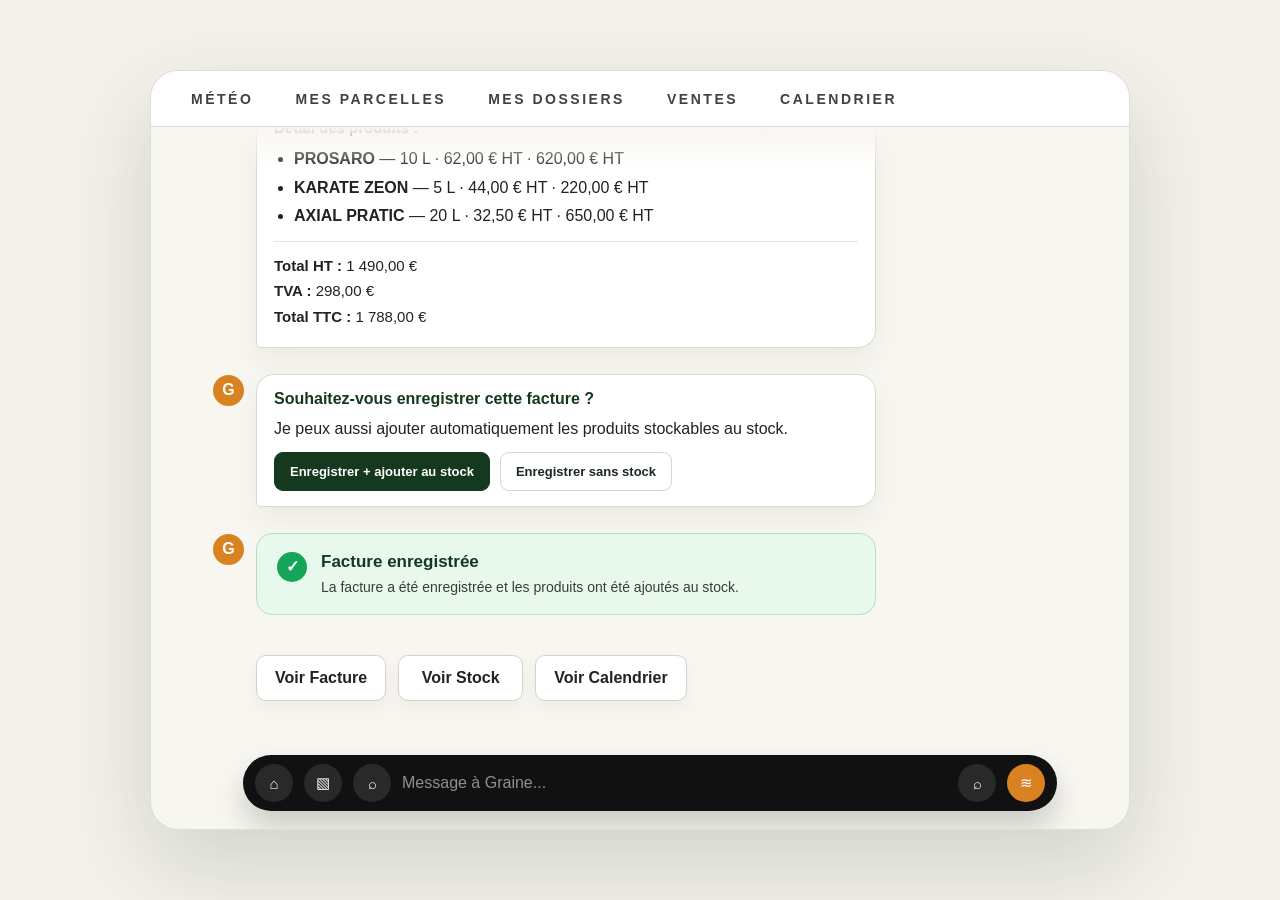
==== index.html @ 957f75fe "Add files via upload VIDEOS UPDATES" ====
<!doctype html>
<html lang="fr">
<head>
<meta charset="utf-8">
<meta name="viewport" content="width=device-width,initial-scale=1">
<title>Agri-IA — Vidéo HTML animée</title>
<style>
:root{
  --bg:#f4f1ea; --screen:#f8f6f0; --green:#14391f; --green2:#14854a;
  --orange:#d98222; --text:#1f241f; --border:#ded9cf;
}
*{box-sizing:border-box}
html,body{
  margin:0;height:100%;background:var(--bg);
  font-family:Inter,-apple-system,BlinkMacSystemFont,"Segoe UI",Arial,sans-serif;
  color:var(--text);overflow:hidden;
}
body{display:grid;place-items:center}
.frame{
  width:min(980px,96vw);height:min(760px,96vh);
  border-radius:28px;background:var(--screen);
  border:1px solid rgba(20,57,31,.12);
  box-shadow:0 35px 90px rgba(20,57,31,.16);
  overflow:hidden;position:relative;
}
.nav{
  height:56px;background:white;border-bottom:1px solid var(--border);
  display:flex;align-items:center;gap:42px;padding:0 40px;
  font-size:14px;letter-spacing:.18em;font-weight:750;color:#3f423d;
}
.nav span{white-space:nowrap}
.viewport{position:absolute;inset:56px 0 78px;overflow:hidden}
.timeline{
  padding:34px 62px 60px;
  min-height:1320px;
  transform:translateY(0);
  animation:scroll 13s ease-in-out forwards;
}
.time{text-align:center;color:#777;font-size:12px;margin-bottom:18px;opacity:0;animation:appear .3s .1s forwards}
.file{
  width:330px;margin-left:auto;display:flex;align-items:center;gap:12px;background:white;
  border:1px solid #e5e1d9;border-radius:16px;padding:13px 16px;
  box-shadow:0 12px 26px rgba(0,0,0,.06);
  opacity:0;transform:translateY(16px);
  animation:pop .45s .35s forwards;
}
.pdf{width:42px;height:42px;border-radius:12px;background:#fff1f1;color:#ef3333;display:grid;place-items:center;font-weight:900;font-size:20px}
.file b{font-size:15px}.file small{display:block;color:#777;margin-top:2px}
.user{
  max-width:680px;margin:8px 0 0 auto;background:var(--green);color:white;
  border-radius:18px;border-bottom-right-radius:5px;padding:14px 16px;
  box-shadow:0 18px 42px rgba(20,57,31,.18);
  opacity:0;transform:translateY(16px);
  animation:pop .45s .75s forwards;
}
.cursor{display:inline-block;width:2px;height:16px;background:white;margin-left:2px;vertical-align:-3px;animation:blink .8s infinite}
.row{
  display:flex;align-items:flex-start;gap:12px;margin-top:26px;max-width:690px;
  opacity:0;transform:translateY(18px) scale(.985);
  animation:pop .45s forwards;
}
.avatar{
  flex:0 0 31px;width:31px;height:31px;border-radius:50%;
  background:var(--orange);color:white;display:grid;place-items:center;font-weight:900;margin-top:1px;
}
.bubble{
  width:min(620px,100%);background:white;border:1px solid #ddd8cf;border-radius:18px;
  border-bottom-left-radius:5px;padding:15px 17px;
  box-shadow:0 12px 30px rgba(0,0,0,.055);
}
.thinking{animation-delay:1.55s}
.dots{display:flex;gap:6px;align-items:center;font-weight:850;color:var(--green)}
.dot{width:7px;height:7px;border-radius:50%;background:var(--green2);opacity:.45;animation:dot 1s infinite ease-in-out}
.dot:nth-child(2){animation-delay:.15s}.dot:nth-child(3){animation-delay:.3s}
.progress{margin-top:12px;height:6px;width:220px;border-radius:999px;background:#e3eadf;overflow:hidden}
.progress:after{content:"";display:block;height:100%;width:0;border-radius:999px;background:linear-gradient(90deg,var(--green2),#8fd36a);animation:load 1.5s 1.85s forwards}
.steps{animation-delay:2.55s}
.step{display:flex;justify-content:space-between;font-size:14px;margin:9px 0}
.step span:first-child:before{content:"✓";color:#0b8d48;font-weight:900;margin-right:9px}
.ok{color:#0b8d48;font-weight:900}
.recap{animation-delay:4.05s}
.recap h3,.choice h3{margin:0 0 12px;color:var(--green);font-size:16px}
.recap p{margin:5px 0;line-height:1.36;font-size:15px}
.recap ul{margin:10px 0 0;padding-left:20px}.recap li{margin:7px 0;line-height:1.35}
.sep{height:1px;background:#e6e1d7;margin:14px 0}
.choice{animation-delay:6.55s;position:relative}
.choice p{margin:0 0 14px}.buttons{display:flex;gap:10px}
.btn{
  border:1px solid #d1d6ce;border-radius:9px;padding:11px 15px;
  font-weight:850;font-size:13px;background:white;color:#1c271e;
  opacity:0;transform:translateY(10px);animation:btn .35s forwards;
}
.primary{background:var(--green);border-color:var(--green);color:white}
.b1{animation-delay:7.1s}.b2{animation-delay:7.25s}
.primary.clicked{animation:btn .35s 7.1s forwards, press .28s 8.2s forwards}

/* Souris : clic centré sur le bouton vert */
.mouse{
  position:absolute;
  left:245px;
  top:988px;
  width:44px;height:54px;z-index:8;opacity:0;
  transform:translate(120px,60px) scale(.9);
  animation:mouseClick 1.05s 7.65s forwards;
  pointer-events:none;
}
.mouse svg{width:100%;height:100%;filter:drop-shadow(0 6px 10px rgba(0,0,0,.22))}
.click-glow{
  position:absolute;left:178px;top:978px;width:216px;height:40px;border-radius:9px;
  background:rgba(20,57,31,.14);opacity:0;z-index:5;
  animation:glow .55s 8.25s forwards;pointer-events:none;
}
.click-ring{
  position:absolute;left:276px;top:992px;width:30px;height:30px;border-radius:50%;
  border:2px solid var(--green2);opacity:0;z-index:7;
  animation:ring .5s 8.25s forwards;pointer-events:none;
}

/* Enregistrement puis remplacement exact par succès */
.result-slot{display:flex;align-items:flex-start;gap:12px;margin-top:26px;max-width:690px;position:relative;height:104px}
.saving,.success{position:absolute;left:0;right:0;display:flex;align-items:flex-start;gap:12px}
.saving{opacity:0;transform:translateY(18px);animation:savingIn .35s 8.65s forwards,savingOut .35s 9.65s forwards}
.success{opacity:0;transform:translateY(18px);animation:pop .45s 10.05s forwards}
.success-card{
  background:#e9f8ed;border:1px solid #b6dfc2;border-radius:16px;padding:18px 20px;
  width:min(620px,100%);display:flex;gap:14px;align-items:flex-start;
}
.bigcheck{width:30px;height:30px;border-radius:50%;background:#14a55a;color:white;display:grid;place-items:center;font-weight:900;flex:0 0 30px}
.success b{display:block;color:var(--green);font-size:17px;margin-bottom:6px}.success span{font-size:14px;color:#334136}
.links{display:flex;gap:12px;margin:18px 0 0 43px;opacity:0;transform:translateY(16px);animation:pop .45s 10.75s forwards}
.link{background:white;border:1px solid #d6d2ca;border-radius:10px;padding:13px 18px;min-width:125px;text-align:center;font-weight:850;box-shadow:0 8px 18px rgba(0,0,0,.045)}
.input{
  position:absolute;left:92px;right:72px;bottom:18px;height:56px;border-radius:999px;background:#111;
  display:flex;align-items:center;gap:11px;padding:0 12px;z-index:20;
  box-shadow:0 16px 30px rgba(0,0,0,.18);
}
.circle{width:38px;height:38px;border-radius:50%;background:#292929;color:white;display:grid;place-items:center;font-size:15px}
.placeholder{color:#8f8f8f;flex:1;font-size:16px}.orange{background:var(--orange)}
.fadeTop,.fadeBottom{position:absolute;left:0;right:0;height:42px;z-index:10;pointer-events:none}
.fadeTop{top:56px;background:linear-gradient(#f8f6f0,rgba(248,246,240,0))}
.fadeBottom{bottom:78px;background:linear-gradient(rgba(248,246,240,0),#f8f6f0)}
@keyframes scroll{0%,30%{transform:translateY(0)}42%,56%{transform:translateY(-220px)}67%,83%{transform:translateY(-560px)}94%,100%{transform:translateY(-655px)}}
@keyframes appear{to{opacity:1}}
@keyframes pop{to{opacity:1;transform:translateY(0) scale(1)}}
@keyframes blink{50%{opacity:0}}
@keyframes dot{50%{opacity:1;transform:translateY(-3px)}}
@keyframes load{to{width:100%}}
@keyframes btn{to{opacity:1;transform:translateY(0)}}
@keyframes press{50%{transform:scale(.96)}100%{transform:scale(1)}}
@keyframes mouseClick{
  0%{opacity:0;transform:translate(120px,60px) scale(.9)}
  35%{opacity:1}
  72%{opacity:1;transform:translate(38px,14px) scale(1)}
  84%{opacity:1;transform:translate(38px,14px) scale(.82)}
  100%{opacity:0;transform:translate(38px,14px) scale(1)}
}
@keyframes glow{0%{opacity:0}35%{opacity:1}100%{opacity:0}}
@keyframes ring{0%{opacity:.9;transform:scale(.2)}100%{opacity:0;transform:scale(2.5)}}
@keyframes savingIn{to{opacity:1;transform:translateY(0) scale(1)}}
@keyframes savingOut{to{opacity:0;transform:translateY(-12px) scale(1)}}
@media(max-width:720px){
  .nav{gap:18px;padding:0 18px;font-size:11px;overflow:hidden}
  .timeline{padding:24px 18px 60px}
  .file{width:290px}
  .buttons,.links{flex-direction:column}
  .links{margin-left:43px}
  .input{left:16px;right:16px}
}
</style>
</head>
<body>
<main class="frame">
  <nav class="nav"><span>MÉTÉO</span><span>MES PARCELLES</span><span>MES DOSSIERS</span><span>VENTES</span><span>CALENDRIER</span></nav>
  <section class="viewport">
    <div class="timeline">
      <div class="time">17:44</div>
      <div class="file"><div class="pdf">▣</div><div><b>Facture_Test_PHYTO77.pdf</b><small>PDF</small></div></div>
      <div class="user">Analyse ce document : Facture_Test_PHYTO77.pdf<span class="cursor"></span></div>

      <div class="row thinking"><div class="avatar">G</div><div class="bubble"><div class="dots"><span class="dot"></span><span class="dot"></span><span class="dot"></span><span style="margin-left:8px">GRAINE analyse la facture…</span></div><div class="progress"></div></div></div>

      <div class="row steps"><div class="avatar">G</div><div class="bubble">
        <h3 style="margin:0 0 12px;color:var(--green);font-size:16px">Analyse en cours…</h3>
        <div class="step"><span>Lecture du document</span><span class="ok">✓</span></div>
        <div class="step"><span>Extraction des informations</span><span class="ok">✓</span></div>
        <div class="step"><span>Vérification des produits</span><span class="ok">✓</span></div>
        <div class="step"><span>Calculs et récapitulatif</span><span class="ok">✓</span></div>
      </div></div>

      <div class="row recap"><div class="avatar">G</div><div class="bubble">
        <h3>Facture PHYTO 77 — Résumé</h3>
        <p><b>Fournisseur :</b> PHYTO 77</p><p><b>Date d’émission :</b> 19/05/2026</p><p><b>Date d’échéance :</b> 31/08/2026</p><p><b>Mode de règlement :</b> Virement bancaire</p>
        <p><b>Détail des produits :</b></p>
        <ul><li><b>PROSARO</b> — 10 L · 62,00 € HT · 620,00 € HT</li><li><b>KARATE ZEON</b> — 5 L · 44,00 € HT · 220,00 € HT</li><li><b>AXIAL PRATIC</b> — 20 L · 32,50 € HT · 650,00 € HT</li></ul>
        <div class="sep"></div><p><b>Total HT :</b> 1 490,00 €</p><p><b>TVA :</b> 298,00 €</p><p><b>Total TTC :</b> 1 788,00 €</p>
      </div></div>

      <div class="row choice"><div class="avatar">G</div><div class="bubble">
        <h3>Souhaitez-vous enregistrer cette facture ?</h3><p>Je peux aussi ajouter automatiquement les produits stockables au stock.</p>
        <div class="buttons"><button class="btn primary b1 clicked">Enregistrer + ajouter au stock</button><button class="btn b2">Enregistrer sans stock</button></div>
      </div></div>

      <div class="click-glow"></div><div class="click-ring"></div>
      <div class="mouse" aria-hidden="true"><svg viewBox="0 0 64 80" fill="none"><path d="M17 5L51 41L36 43L43 61L34 65L27 47L17 58V5Z" fill="white" stroke="#111" stroke-width="4" stroke-linejoin="round"/></svg></div>

      <div class="result-slot">
        <div class="saving"><div class="avatar">G</div><div class="bubble"><div class="dots"><span class="dot"></span><span class="dot"></span><span class="dot"></span><span style="margin-left:8px">Enregistrement en cours...</span></div></div></div>
        <div class="success"><div class="avatar">G</div><div class="success-card"><div class="bigcheck">✓</div><div><b>Facture enregistrée</b><span>La facture a été enregistrée et les produits ont été ajoutés au stock.</span></div></div></div>
      </div>

      <div class="links"><div class="link">Voir Facture</div><div class="link">Voir Stock</div><div class="link">Voir Calendrier</div></div>
    </div>
  </section>
  <div class="fadeTop"></div><div class="fadeBottom"></div>
  <div class="input"><div class="circle">⌂</div><div class="circle">▧</div><div class="circle">⌕</div><div class="placeholder">Message à Graine...</div><div class="circle">⌕</div><div class="circle orange">≋</div></div>
</main>
</body>
</html>
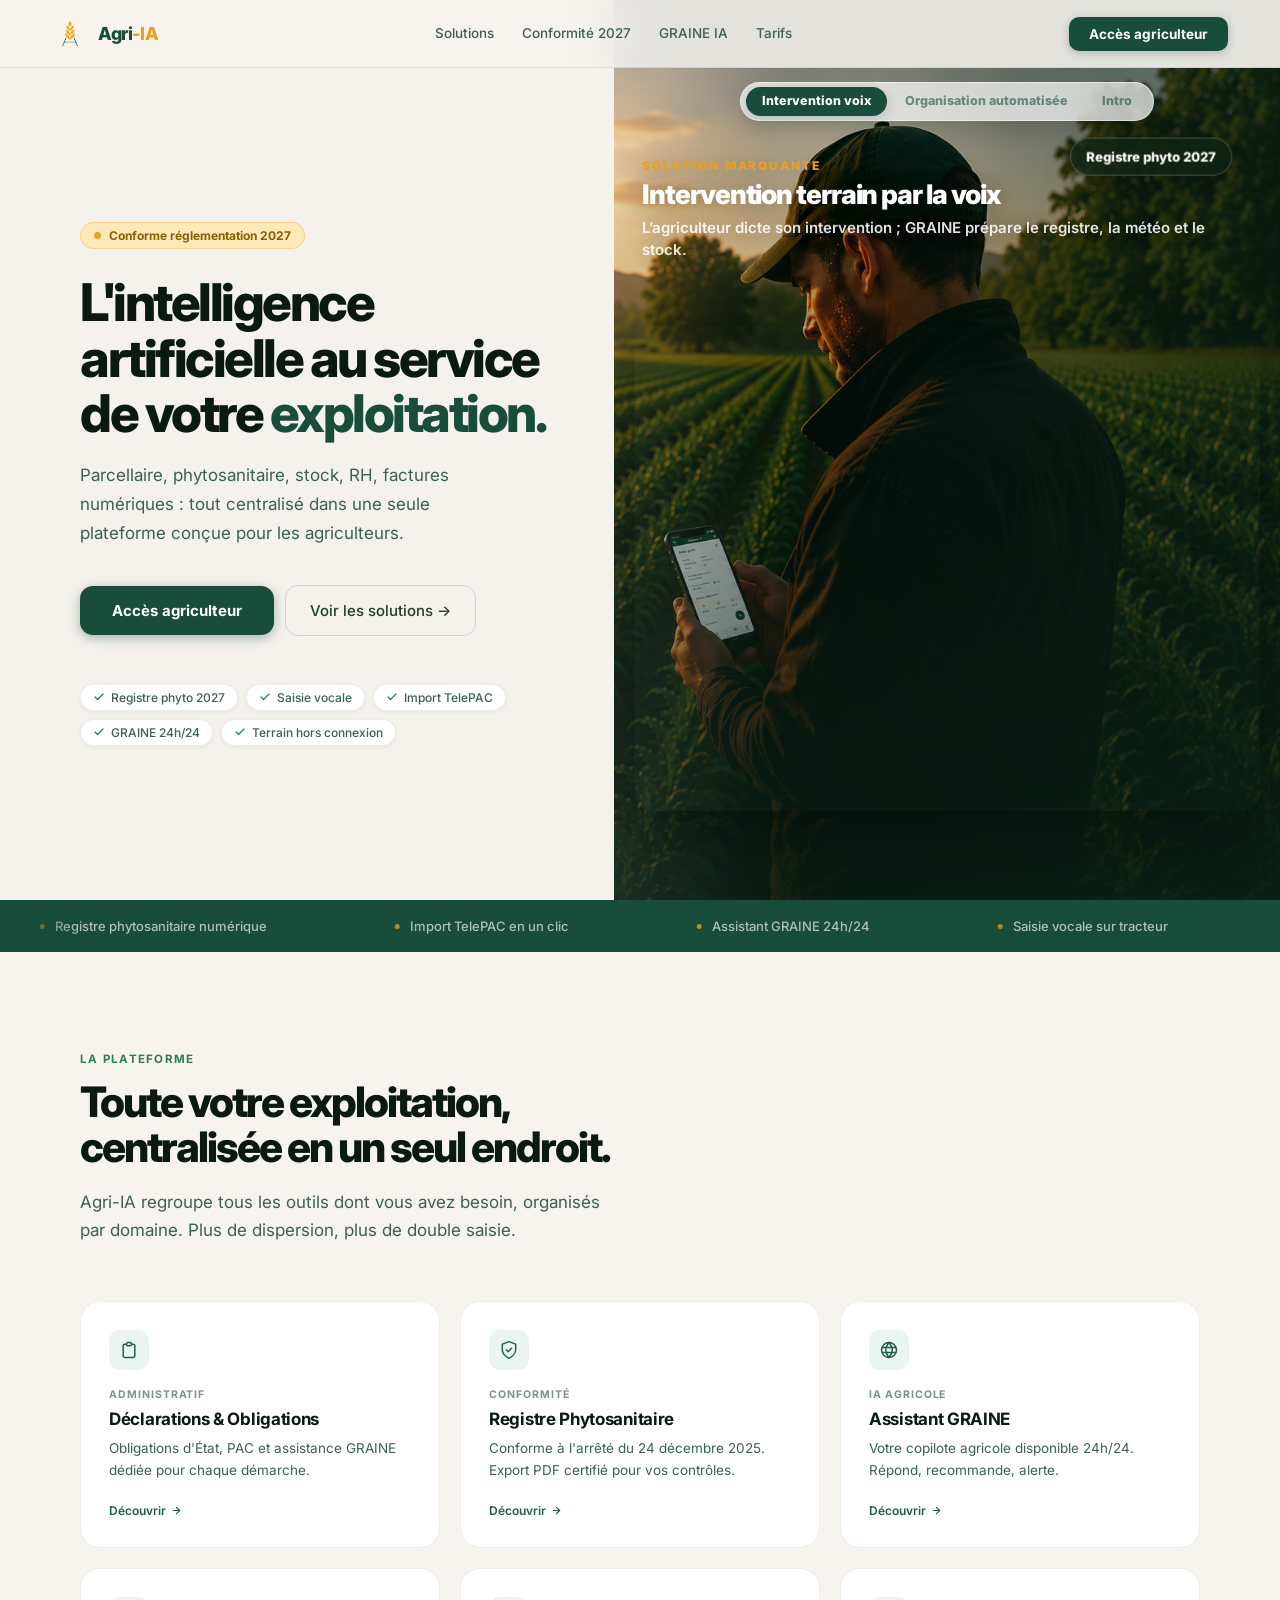
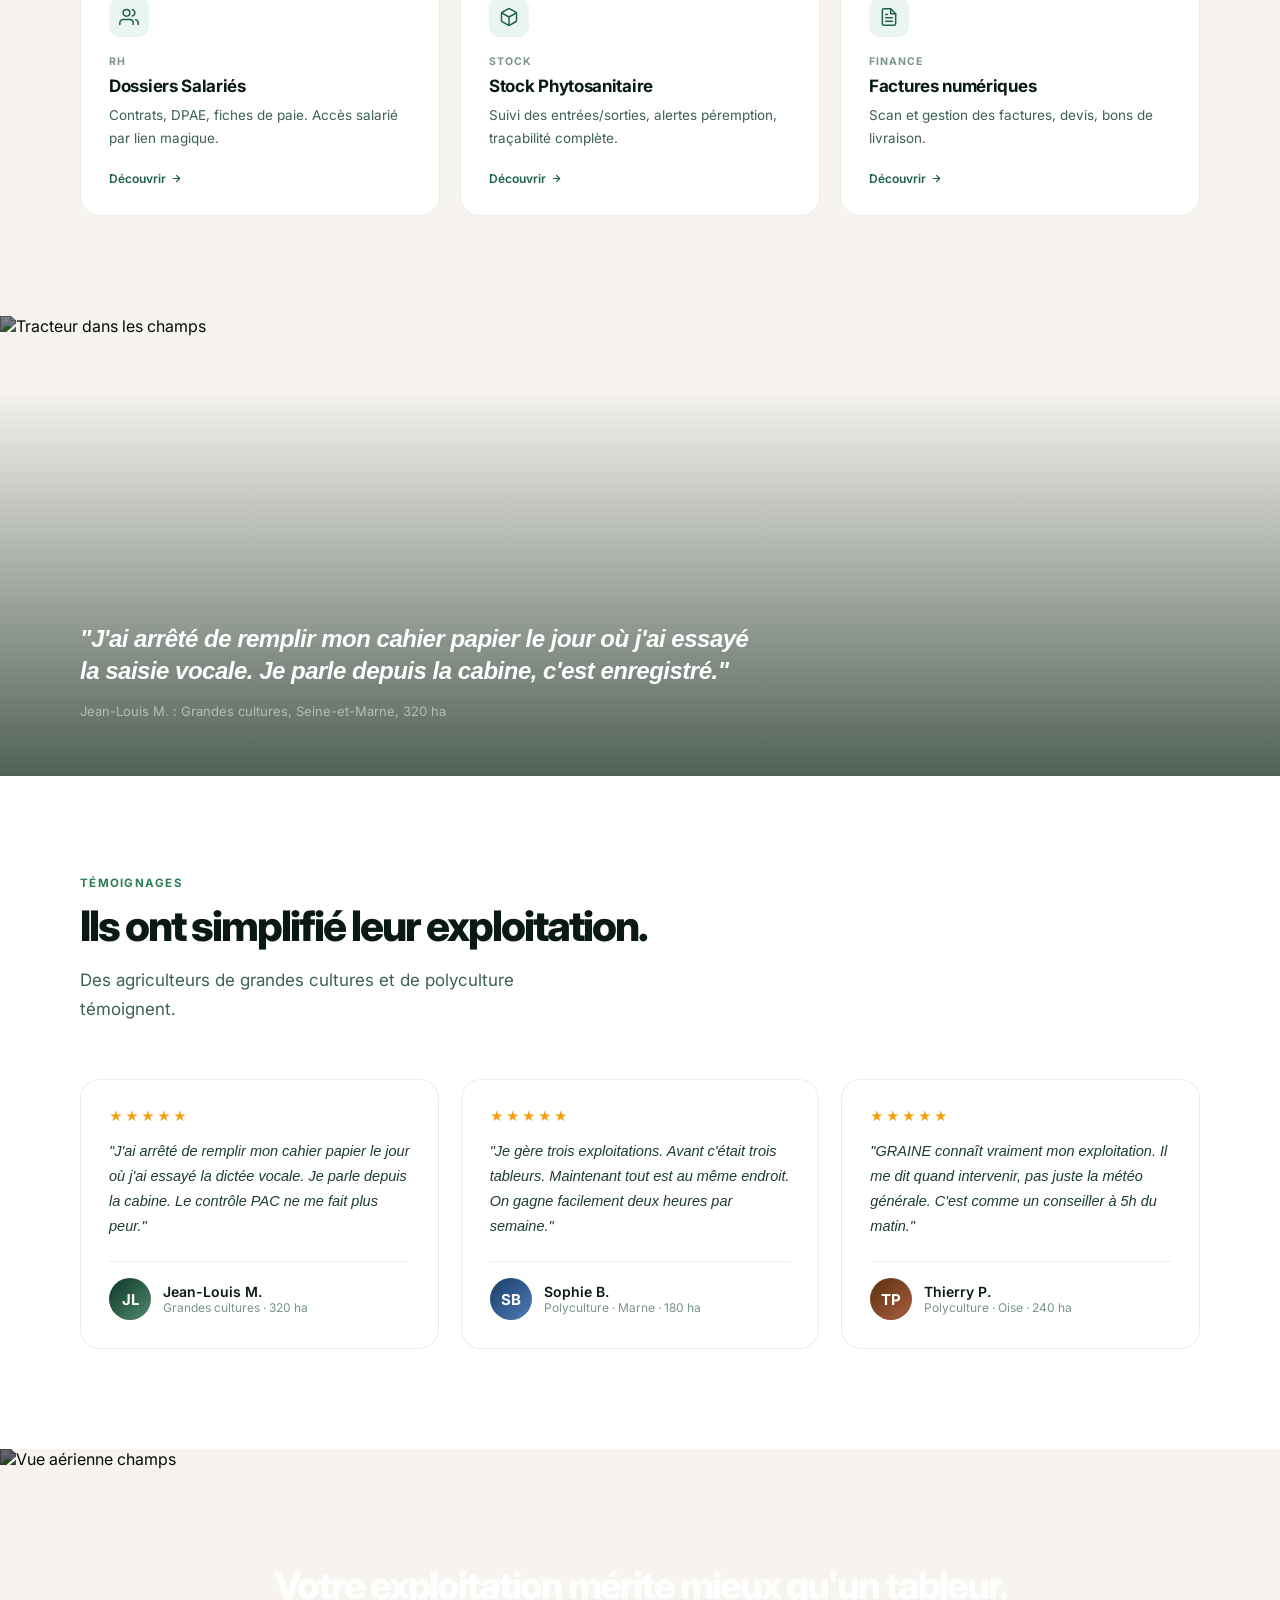
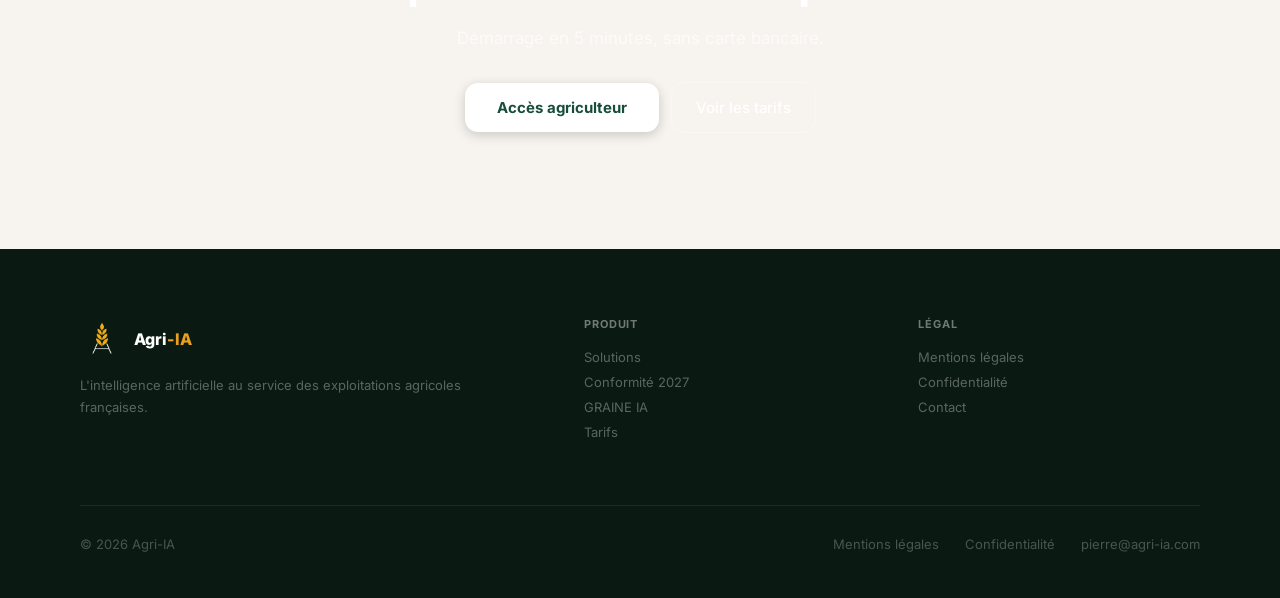
==== commit 40908c6f: "Add files via upload Restore working version from 3 weeks ago" ====
--- a/index.html
+++ b/index.html
@@ -1,10 +1,1009 @@
-<!doctype html>
+<!DOCTYPE html>
 <html lang="fr">
 <head>
-<meta charset="utf-8">
-<meta name="viewport" content="width=device-width,initial-scale=1">
-<title>Agri-IA — Vidéo HTML animée</title>
+<meta charset="UTF-8">
+<meta name="viewport" content="width=device-width, initial-scale=1.0">
+<title>Agri-IA : L'intelligence artificielle au service de votre exploitation : Agri-IA</title>
+<link rel="preconnect" href="https://fonts.googleapis.com">
+<link rel="preconnect" href="https://fonts.gstatic.com" crossorigin>
+<link href="https://fonts.googleapis.com/css2?family=Inter:wght@300;400;500;600;700;800&display=swap" rel="stylesheet">
 <style>
+*,*::before,*::after{box-sizing:border-box;margin:0;padding:0;}
+:root{
+  --g1:#0A2318;--g2:#184C3B;--g3:#1E6049;--g4:#2E7D59;--g5:#4F8B6E;
+  --g6:#A8CDB9;--g7:#D4EAE0;--g8:#EBF5EF;
+  --gold:#E8A020;--gold2:#F5B93E;--gold3:#FDE9B8;
+  --beige:#F7F4EF;--beige2:#EDE9E2;--white:#FFFFFF;
+  --t1:#0A1A12;--t2:#1F3D2C;--t3:#3D6050;--t4:#7A9485;
+  --border:rgba(24,76,59,0.09);--border2:rgba(24,76,59,0.16);
+  --sh1:0 1px 4px rgba(10,26,18,0.07);
+  --sh2:0 4px 20px rgba(10,26,18,0.10);
+  --sh3:0 20px 60px rgba(10,26,18,0.15);
+}
+html{scroll-behavior:smooth;}
+body{font-family:'Inter',sans-serif;background:var(--beige);color:var(--t1);-webkit-font-smoothing:antialiased;overflow-x:hidden;}
+::-webkit-scrollbar{width:4px;}::-webkit-scrollbar-thumb{background:var(--g6);border-radius:10px;}
+
+@keyframes fadeUp{from{opacity:0;transform:translateY(32px);}to{opacity:1;transform:translateY(0);}}
+@keyframes float{0%,100%{transform:translateY(0);}50%{transform:translateY(-12px);}}
+@keyframes floatR{0%,100%{transform:translateY(0) rotate(-2deg);}50%{transform:translateY(-8px) rotate(-2deg);}}
+@keyframes pulse{0%,100%{opacity:1;transform:scale(1);}50%{opacity:.4;transform:scale(.75);}}
+@keyframes blink{0%,100%{opacity:1;}50%{opacity:0;}}
+@keyframes typing{0%{width:0;}100%{width:100%;}}
+.au{opacity:0;animation:fadeUp .75s cubic-bezier(.22,.68,0,1.15) forwards;}
+.d1{animation-delay:.08s;}.d2{animation-delay:.2s;}.d3{animation-delay:.32s;}.d4{animation-delay:.44s;}.d5{animation-delay:.56s;}
+
+header{position:fixed;top:0;left:0;right:0;z-index:300;height:68px;display:flex;align-items:center;justify-content:space-between;padding:0 52px;background:rgba(247,244,239,.92);backdrop-filter:blur(24px);-webkit-backdrop-filter:blur(24px);border-bottom:1px solid var(--border);transition:box-shadow .3s;}
+header.scrolled{box-shadow:0 4px 24px rgba(10,26,18,.08);}
+.logo-wrap{display:flex;align-items:center;gap:10px;text-decoration:none;}
+.logo-img{width:36px;height:36px;object-fit:contain;}
+.logo-name{font-size:18px;font-weight:800;color:var(--g2);letter-spacing:-.4px;}
+.logo-name span{color:var(--gold);}
+nav{display:flex;align-items:center;gap:28px;}
+nav a{font-size:13.5px;font-weight:500;color:var(--t3);text-decoration:none;transition:color .2s;position:relative;padding-bottom:2px;}
+nav a::after{content:'';position:absolute;bottom:-4px;left:0;right:0;height:2px;background:var(--g2);transform:scaleX(0);transition:transform .2s;border-radius:2px;}
+nav a:hover,nav a.active{color:var(--g2);}
+nav a:hover::after,nav a.active::after{transform:scaleX(1);}
+.hdr-r{display:flex;align-items:center;gap:9px;}
+.btn-outline{padding:8px 17px;font-size:13.5px;font-weight:500;color:var(--g2);background:transparent;border:1.5px solid var(--border2);border-radius:10px;text-decoration:none;transition:all .2s;cursor:pointer;}
+.btn-outline:hover{background:var(--g8);border-color:var(--g5);}
+.btn-fill{padding:9px 20px;font-size:13.5px;font-weight:700;color:#fff;background:var(--g2);border:none;border-radius:10px;text-decoration:none;transition:all .22s;cursor:pointer;box-shadow:0 2px 8px rgba(24,76,59,.28);}
+.btn-fill:hover{background:var(--g3);transform:translateY(-1px);box-shadow:0 5px 16px rgba(24,76,59,.3);}
+
+.eyebrow{font-size:11.5px;font-weight:700;color:var(--g4);text-transform:uppercase;letter-spacing:.11em;margin-bottom:13px;}
+.eyebrow-g{color:var(--gold2);}
+.sh1{font-size:52px;font-weight:800;letter-spacing:-2.5px;line-height:1.06;color:var(--t1);margin-bottom:20px;}
+.sh2{font-size:42px;font-weight:800;letter-spacing:-2px;line-height:1.08;color:var(--t1);margin-bottom:18px;}
+.sh2-wh{color:#fff;}
+.sh3{font-size:32px;font-weight:800;letter-spacing:-1.2px;color:var(--t1);margin-bottom:14px;}
+em{font-style:normal;color:var(--g2);}
+.sp{font-size:17px;color:var(--t3);line-height:1.68;max-width:520px;margin-bottom:56px;}
+.sp-wh{color:rgba(255,255,255,.55);}
+.sp-lg{max-width:640px;}
+
+.sec{padding:100px 80px;max-width:1280px;margin:0 auto;}
+.sec-wh{background:var(--white);}.sec-wh-inner{max-width:1280px;margin:0 auto;padding:100px 80px;}
+.sec-dk{background:var(--g1);}.sec-dk-inner{max-width:1280px;margin:0 auto;padding:100px 80px;}
+.sec-gr{background:var(--g2);}.sec-gr-inner{max-width:1280px;margin:0 auto;padding:100px 80px;}
+
+.page-hero{min-height:52vh;display:flex;align-items:center;padding:120px 80px 80px;position:relative;overflow:hidden;}
+.page-hero-bg{position:absolute;inset:0;background-size:cover;background-position:center;filter:brightness(.5) saturate(1.1);}
+.page-hero-ov{position:absolute;inset:0;background:linear-gradient(to right,rgba(10,26,18,.85) 0%,rgba(10,26,18,.4) 60%,transparent 100%);}
+.page-hero-content{position:relative;z-index:2;max-width:680px;}
+.page-hero-content .eyebrow{color:var(--g6);}
+.page-hero-content .sh1{color:#fff;font-size:48px;}
+.page-hero-content .sp{color:rgba(255,255,255,.68);margin-bottom:36px;}
+
+.btn-hero{display:inline-block;padding:15px 32px;font-size:15px;font-weight:700;color:#fff;background:var(--g2);border:none;border-radius:13px;text-decoration:none;cursor:pointer;box-shadow:0 3px 12px rgba(24,76,59,.38);transition:all .25s;}
+.btn-hero:hover{background:var(--g3);transform:translateY(-2px);box-shadow:0 10px 30px rgba(24,76,59,.35);}
+.btn-hero-wh{display:inline-block;padding:15px 32px;font-size:15px;font-weight:700;color:var(--g2);background:#fff;border:none;border-radius:13px;text-decoration:none;cursor:pointer;box-shadow:0 3px 12px rgba(0,0,0,.18);transition:all .25s;}
+.btn-hero-wh:hover{transform:translateY(-2px);box-shadow:0 10px 28px rgba(0,0,0,.22);}
+.btn-ghost{display:inline-block;padding:15px 24px;font-size:15px;font-weight:500;color:var(--t2);background:transparent;border:1.5px solid var(--border2);border-radius:13px;text-decoration:none;cursor:pointer;transition:all .25s;}
+.btn-ghost:hover{background:var(--white);color:var(--g2);}
+.ctas{display:flex;align-items:center;gap:12px;flex-wrap:wrap;}
+
+.photo-band{width:100%;height:460px;position:relative;overflow:hidden;}
+.photo-band img{width:100%;height:100%;object-fit:cover;filter:brightness(.52) saturate(1.15);transition:transform 8s ease;}
+.photo-band:hover img{transform:scale(1.03);}
+.photo-band-ov{position:absolute;inset:0;background:linear-gradient(to bottom,transparent 15%,rgba(10,35,24,.7) 100%);display:flex;align-items:flex-end;padding:56px 80px;}
+.pb-q blockquote{font-size:24px;font-weight:700;color:#fff;line-height:1.35;letter-spacing:-.5px;margin-bottom:12px;font-style:italic;max-width:680px;}
+.pb-q cite{font-size:13px;color:rgba(255,255,255,.5);font-style:normal;}
+
+.cta-photo{width:100%;height:400px;position:relative;overflow:hidden;}
+.cta-photo img{width:100%;height:100%;object-fit:cover;filter:brightness(.42);}
+.cta-photo-ov{position:absolute;inset:0;display:flex;flex-direction:column;align-items:center;justify-content:center;padding:40px;text-align:center;}
+.cta-photo-ov .sh2{color:#fff;font-size:38px;}
+.cta-photo-ov .sp{color:rgba(255,255,255,.65);margin-bottom:30px;max-width:480px;}
+
+.grid2{display:grid;grid-template-columns:repeat(2,1fr);gap:20px;}
+.grid3{display:grid;grid-template-columns:repeat(3,1fr);gap:20px;}
+.grid4{display:grid;grid-template-columns:repeat(4,1fr);gap:16px;}
+.card{background:var(--white);border:1px solid var(--border);border-radius:20px;padding:28px;transition:all .3s cubic-bezier(.22,.68,0,1.2);position:relative;overflow:hidden;}
+.card::before{content:'';position:absolute;top:0;left:0;right:0;height:3px;background:linear-gradient(90deg,var(--g2),var(--g4));transform:scaleX(0);transform-origin:left;transition:transform .32s;}
+.card:hover{transform:translateY(-5px);box-shadow:var(--sh3);border-color:var(--g7);}
+.card:hover::before{transform:scaleX(1);}
+.card-tag{font-size:10.5px;font-weight:700;color:var(--t4);text-transform:uppercase;letter-spacing:.09em;margin-bottom:8px;}
+.card h3{font-size:17px;font-weight:700;color:var(--t1);letter-spacing:-.3px;margin-bottom:8px;}
+.card p{font-size:13.5px;color:var(--t3);line-height:1.65;margin-bottom:18px;}
+.card-icon{width:40px;height:40px;background:var(--g8);border-radius:11px;display:flex;align-items:center;justify-content:center;margin-bottom:18px;}
+.card-icon svg{width:20px;height:20px;stroke:var(--g3);fill:none;stroke-width:1.8;stroke-linecap:round;stroke-linejoin:round;}
+.card-link{font-size:12px;font-weight:600;color:var(--g3);text-decoration:none;display:inline-flex;align-items:center;gap:5px;transition:gap .2s;}
+.card-link:hover{gap:9px;}
+.card-link svg{width:11px;height:11px;stroke:var(--g3);fill:none;stroke-width:2.5;stroke-linecap:round;stroke-linejoin:round;}
+.card.soon{opacity:.6;}
+.soon-pill{display:inline-flex;align-items:center;gap:5px;font-size:11px;color:var(--g4);background:var(--g8);padding:3px 9px;border-radius:100px;font-weight:600;}
+.soon-pill svg{width:11px;height:11px;stroke:var(--g4);fill:none;stroke-width:2.5;stroke-linecap:round;stroke-linejoin:round;}
+
+.split{display:grid;grid-template-columns:1fr 1fr;}
+.split-img{position:relative;overflow:hidden;min-height:480px;}
+.split-img img{width:100%;height:100%;object-fit:cover;transition:transform 8s ease;}
+.split-img:hover img{transform:scale(1.04);}
+.split-c{background:var(--g2);padding:72px;display:flex;flex-direction:column;justify-content:center;}
+.split-list{display:flex;flex-direction:column;gap:18px;margin-top:28px;}
+.si{display:flex;align-items:flex-start;gap:13px;}
+.si-icon{width:26px;height:26px;background:rgba(255,255,255,.1);border-radius:8px;flex-shrink:0;display:flex;align-items:center;justify-content:center;margin-top:2px;}
+.si-icon svg{width:13px;height:13px;stroke:#fff;fill:none;stroke-width:2.5;stroke-linecap:round;stroke-linejoin:round;}
+.si-txt strong{display:block;font-size:14px;font-weight:700;color:#fff;margin-bottom:3px;}
+.si-txt span{font-size:13.5px;color:rgba(255,255,255,.55);line-height:1.55;}
+
+.steps{display:flex;flex-direction:column;gap:0;}
+.step{display:grid;grid-template-columns:80px 1fr;gap:32px;padding:32px 0;border-bottom:1px solid var(--border);}
+.step:last-child{border-bottom:none;}
+.step-num{font-size:48px;font-weight:800;color:var(--g8);line-height:1;}
+.step-content h3{font-size:18px;font-weight:700;color:var(--t1);margin-bottom:8px;}
+.step-content p{font-size:14px;color:var(--t3);line-height:1.65;}
+
+.check-list{display:flex;flex-direction:column;gap:14px;}
+.check-item{display:flex;align-items:flex-start;gap:12px;}
+.check-icon{width:22px;height:22px;background:var(--g8);border-radius:7px;flex-shrink:0;display:flex;align-items:center;justify-content:center;margin-top:2px;}
+.check-icon svg{width:12px;height:12px;stroke:var(--g3);fill:none;stroke-width:2.5;stroke-linecap:round;stroke-linejoin:round;}
+.check-text strong{display:block;font-size:14px;font-weight:700;color:var(--t1);margin-bottom:2px;}
+.check-text span{font-size:13.5px;color:var(--t3);line-height:1.55;}
+
+.chat-ui{background:rgba(255,255,255,.05);border:1px solid rgba(255,255,255,.08);border-radius:24px;padding:26px;backdrop-filter:blur(12px);}
+.cu-hdr{display:flex;align-items:center;gap:11px;padding-bottom:18px;border-bottom:1px solid rgba(255,255,255,.07);margin-bottom:20px;}
+.cu-av{width:36px;height:36px;background:var(--g4);border-radius:10px;overflow:hidden;display:flex;align-items:center;justify-content:center;}
+.cu-av img{width:28px;height:28px;object-fit:contain;}
+.cu-name{font-size:13.5px;font-weight:700;color:#fff;}.cu-status{font-size:11px;color:var(--g5);}
+.msgs{display:flex;flex-direction:column;gap:14px;margin-bottom:18px;}
+.msg{display:flex;gap:9px;align-items:flex-end;}.msg.u{flex-direction:row-reverse;}
+.msg-av{width:28px;height:28px;border-radius:50%;flex-shrink:0;display:flex;align-items:center;justify-content:center;font-size:11px;font-weight:700;}
+.msg-av.ai{background:var(--g4);color:#fff;border-radius:8px;overflow:hidden;}
+.msg-av.ai img{width:20px;height:20px;object-fit:contain;}
+.msg-av.u{background:rgba(255,255,255,.12);color:rgba(255,255,255,.6);}
+.bbl{max-width:80%;padding:10px 15px;border-radius:14px;font-size:13px;line-height:1.55;}
+.msg.ai .bbl{background:rgba(255,255,255,.08);color:rgba(255,255,255,.82);border-radius:4px 14px 14px 14px;}
+.msg.u .bbl{background:var(--g4);color:#fff;border-radius:14px 4px 14px 14px;}
+.cu-inp{background:rgba(255,255,255,.06);border:1px solid rgba(255,255,255,.08);border-radius:11px;padding:12px 15px;display:flex;align-items:center;gap:10px;}
+.cu-inp-ph{flex:1;font-size:13px;color:rgba(255,255,255,.28);}
+.cu-send{width:30px;height:30px;background:var(--g4);border-radius:8px;display:flex;align-items:center;justify-content:center;cursor:pointer;}
+.cu-send svg{width:14px;height:14px;stroke:#fff;fill:none;stroke-width:2.5;stroke-linecap:round;stroke-linejoin:round;}
+.blink{display:inline-block;width:2px;height:12px;background:var(--g5);margin-left:2px;vertical-align:middle;animation:blink .9s infinite;}
+
+.prix-grid{display:grid;grid-template-columns:repeat(3,1fr);gap:22px;}
+.prix-card{background:var(--white);border:1px solid var(--border);border-radius:22px;padding:36px;transition:all .3s cubic-bezier(.22,.68,0,1.2);}
+.prix-card:hover{transform:translateY(-5px);box-shadow:var(--sh3);}
+.prix-card.featured{border:2px solid var(--g2);position:relative;}
+.prix-badge{position:absolute;top:-12px;left:50%;transform:translateX(-50%);background:var(--g2);color:#fff;font-size:11px;font-weight:700;padding:4px 14px;border-radius:100px;white-space:nowrap;}
+.prix-label{font-size:12px;font-weight:700;color:var(--t4);text-transform:uppercase;letter-spacing:.08em;margin-bottom:8px;}
+.prix-name{font-size:22px;font-weight:800;color:var(--t1);letter-spacing:-.5px;margin-bottom:16px;}
+.prix-val{font-size:44px;font-weight:800;color:var(--g2);letter-spacing:-2px;line-height:1;margin-bottom:4px;}
+.prix-val span{font-size:16px;font-weight:500;color:var(--t4);}
+.prix-sub{font-size:12px;color:var(--t4);margin-bottom:28px;}
+.prix-feats{display:flex;flex-direction:column;gap:10px;margin-bottom:32px;}
+.prix-feat{display:flex;align-items:center;gap:9px;font-size:13.5px;color:var(--t2);}
+.prix-feat svg{width:14px;height:14px;stroke:var(--g4);fill:none;stroke-width:2.5;stroke-linecap:round;stroke-linejoin:round;flex-shrink:0;}
+.prix-cta{display:block;width:100%;padding:13px;font-size:14px;font-weight:700;text-align:center;border-radius:11px;text-decoration:none;transition:all .25s;cursor:pointer;}
+.prix-cta.green{background:var(--g2);color:#fff;box-shadow:0 2px 8px rgba(24,76,59,.3);}
+.prix-cta.green:hover{background:var(--g3);transform:translateY(-1px);}
+.prix-cta.outline{background:transparent;border:1.5px solid var(--border2);color:var(--g2);}
+.prix-cta.outline:hover{background:var(--g8);}
+
+.temo-grid{display:grid;grid-template-columns:repeat(3,1fr);gap:22px;}
+.temo-card{background:var(--white);border:1px solid var(--border);border-radius:20px;padding:28px;transition:all .28s cubic-bezier(.22,.68,0,1.2);}
+.temo-card:hover{transform:translateY(-5px);box-shadow:var(--sh2);}
+.stars{color:#F59E0B;font-size:13px;letter-spacing:2px;margin-bottom:15px;}
+.temo-q{font-size:14.5px;line-height:1.72;color:var(--t2);margin-bottom:22px;font-style:italic;}
+.temo-auth{display:flex;align-items:center;gap:12px;padding-top:16px;border-top:1px solid var(--border);}
+.temo-av{width:42px;height:42px;border-radius:50%;flex-shrink:0;display:flex;align-items:center;justify-content:center;font-size:15px;font-weight:700;color:#fff;}
+.av1{background:linear-gradient(135deg,#0F3528,#4F8B6E);}
+.av2{background:linear-gradient(135deg,#1A3D6B,#4F7CB6);}
+.av3{background:linear-gradient(135deg,#5C2E10,#A86040);}
+.temo-name{font-size:14px;font-weight:600;color:var(--t1);}
+.temo-role{font-size:12px;color:var(--t4);}
+
+.stat-row{display:grid;grid-template-columns:repeat(4,1fr);gap:20px;}
+.stat-box{text-align:center;padding:32px 20px;background:rgba(255,255,255,.05);border:1px solid rgba(255,255,255,.08);border-radius:16px;}
+.stat-val{font-size:44px;font-weight:800;color:#fff;letter-spacing:-2px;line-height:1;margin-bottom:8px;}
+.stat-val span{color:var(--gold);}
+.stat-lbl{font-size:13px;color:rgba(255,255,255,.5);}
+
+footer{background:var(--t1);padding:68px 80px 46px;}
+.ft-top{display:grid;grid-template-columns:1.6fr 1fr 1fr;gap:52px;margin-bottom:56px;}
+.ft-brand{display:flex;align-items:center;gap:10px;text-decoration:none;margin-bottom:14px;}
+.ft-logo{width:44px;height:44px;object-fit:contain;}
+.ft-name{font-size:16px;font-weight:800;color:#fff;}.ft-name span{color:var(--gold);}
+.ft-desc{font-size:13px;color:rgba(255,255,255,.33);line-height:1.68;}
+.ft-col h4{font-size:11px;font-weight:700;color:rgba(255,255,255,.42);text-transform:uppercase;letter-spacing:.09em;margin-bottom:18px;}
+.ft-col a{display:block;font-size:13px;color:rgba(255,255,255,.33);text-decoration:none;margin-bottom:9px;transition:color .2s;}
+.ft-col a:hover{color:rgba(255,255,255,.75);}
+.ft-bot{display:flex;align-items:center;justify-content:space-between;padding-top:30px;border-top:1px solid rgba(255,255,255,.07);font-size:13px;color:rgba(255,255,255,.26);}
+.ft-links{display:flex;gap:26px;}.ft-links a{color:rgba(255,255,255,.26);text-decoration:none;transition:color .2s;}.ft-links a:hover{color:rgba(255,255,255,.65);}
+.mob-cta{display:none;}
+
+@media(max-width:1100px){
+  header{padding:0 24px;}nav{display:none;}
+  .sec{padding:72px 24px;}.sec-wh-inner,.sec-dk-inner,.sec-gr-inner{padding:72px 24px;}
+  .grid2,.grid3,.grid4{grid-template-columns:1fr;}
+  .split{grid-template-columns:1fr;}.split-img{min-height:260px;}.split-c{padding:48px 24px;}
+  .prix-grid{grid-template-columns:1fr;}.temo-grid{grid-template-columns:1fr;}
+  .stat-row{grid-template-columns:repeat(2,1fr);}
+  .photo-band-ov,.sec{padding-left:24px;padding-right:24px;}
+  footer{padding:48px 24px 36px;}.ft-top{grid-template-columns:1fr 1fr;}
+  .ft-bot{flex-direction:column;gap:14px;text-align:center;}
+  .page-hero{padding:120px 24px 60px;}
+  .mob-cta{display:block;position:fixed;bottom:20px;left:50%;transform:translateX(-50%);z-index:999;}
+  .mob-cta a{display:block;padding:13px 34px;background:var(--g2);color:#fff;border-radius:100px;font-size:14px;font-weight:700;text-decoration:none;box-shadow:0 8px 32px rgba(24,76,59,.42);white-space:nowrap;}
+}
+@media(max-width:640px){
+  .sh1{font-size:32px;letter-spacing:-1px;}.sh2{font-size:26px;}.sh3{font-size:22px;}
+  .ctas{flex-direction:column;align-items:flex-start;}
+  .stat-row{grid-template-columns:1fr 1fr;}
+  .ft-top{grid-template-columns:1fr;}
+}
+@media(prefers-reduced-motion:reduce){*,*::before,*::after{animation:none!important;transition:none!important;}}
+
+@keyframes float2{0%,100%{transform:translateY(0) rotate(-2deg);}50%{transform:translateY(-8px) rotate(-2deg);}}
+.hero{min-height:100vh;padding-top:68px;display:grid;grid-template-columns:52% 48%;overflow:hidden;}
+.hero-l{display:flex;flex-direction:column;justify-content:center;padding:72px 56px 72px 80px;}
+.hero-eyebrow{display:inline-flex;align-items:center;gap:8px;padding:5px 13px;background:var(--gold3);border:1px solid rgba(232,160,32,.3);border-radius:100px;font-size:12px;font-weight:700;color:#8B5E00;margin-bottom:26px;width:fit-content;}
+.hero-eyebrow-dot{width:7px;height:7px;background:var(--gold);border-radius:50%;animation:pulse 2s infinite;}
+.hero-sub{font-size:17px;line-height:1.72;color:var(--t3);margin-bottom:36px;max-width:440px;}
+.hero-ctas{display:flex;align-items:center;gap:11px;margin-bottom:48px;}
+.hchecks{display:flex;flex-wrap:wrap;gap:8px;}
+.hcheck{display:flex;align-items:center;gap:6px;padding:5px 12px;background:var(--white);border:1px solid var(--border);border-radius:100px;font-size:12px;font-weight:500;color:var(--t3);box-shadow:var(--sh1);}
+.hcheck svg{width:12px;height:12px;stroke:var(--g4);fill:none;stroke-width:2.5;stroke-linecap:round;stroke-linejoin:round;}
+.hero-r{position:relative;overflow:hidden;}
+.hero-bg{width:100%;height:100%;object-fit:cover;filter:brightness(.65) saturate(1.15);transition:transform 10s ease;}
+.hero-r:hover .hero-bg{transform:scale(1.05);}
+.hero-r-ov{position:absolute;inset:0;background:linear-gradient(to right,var(--beige) 0%,rgba(247,244,239,.04) 18%),linear-gradient(to top,rgba(10,35,24,.75) 0%,transparent 55%);}
+.hero-mockup{position:absolute;bottom:40px;left:50%;transform:translateX(-50%);width:310px;background:rgba(255,255,255,.95);backdrop-filter:blur(24px);border:1px solid rgba(255,255,255,.6);border-radius:22px;box-shadow:0 24px 72px rgba(10,26,18,.28);overflow:hidden;animation:float 4.5s ease-in-out infinite;}
+.hm-bar{background:var(--g2);padding:11px 14px;display:flex;align-items:center;gap:9px;}
+.hm-dots{display:flex;gap:5px;}.hm-dot{width:8px;height:8px;border-radius:50%;background:rgba(255,255,255,.28);}
+.hm-title{font-size:11px;font-weight:500;color:rgba(255,255,255,.6);}
+.hm-body{padding:14px;}
+.hm-stats{display:grid;grid-template-columns:repeat(3,1fr);gap:8px;margin-bottom:12px;}
+.hm-stat{background:var(--beige);border-radius:10px;padding:10px;}
+.hm-val{font-size:19px;font-weight:800;color:var(--g2);line-height:1;}.hm-lbl{font-size:10px;color:var(--t4);font-weight:500;margin-top:3px;}
+.hm-chat{background:var(--g8);border:1px solid rgba(79,139,110,.18);border-radius:10px;padding:10px 12px;display:flex;gap:8px;}
+.hm-av{width:26px;height:26px;background:var(--g2);border-radius:7px;display:flex;align-items:center;justify-content:center;flex-shrink:0;overflow:hidden;}
+.hm-av img{width:20px;height:20px;object-fit:contain;}
+.hm-txt{font-size:11px;color:var(--t2);line-height:1.5;}.hm-txt b{display:block;font-size:10px;color:var(--g4);margin-bottom:2px;}
+.hero-badge-f{position:absolute;top:88px;right:24px;background:rgba(255,255,255,.95);backdrop-filter:blur(16px);border:1px solid rgba(255,255,255,.55);border-radius:16px;padding:11px 15px;display:flex;align-items:center;gap:11px;box-shadow:0 10px 32px rgba(10,26,18,.2);animation:float2 3.8s ease-in-out infinite;animation-delay:.7s;}
+.hbf-ic{width:34px;height:34px;background:var(--gold3);border-radius:10px;display:flex;align-items:center;justify-content:center;}
+.hbf-top{font-size:12px;font-weight:700;color:var(--t1);}.hbf-sub{font-size:10px;color:var(--t4);}
+
+.voice-card{background:#fff;border:1px solid var(--border);border-radius:12px;padding:12px;font-size:11px;line-height:1.45;color:var(--t2);box-shadow:var(--sh1);}
+.voice-card p{margin:0 0 8px;}.voice-card ul{margin:0;padding-left:16px;}.voice-card li{margin:3px 0;}
+.save-intervention{margin-top:10px;width:100%;border:0;border-radius:100px;background:var(--g2);color:#fff;font-size:11px;font-weight:800;padding:10px 12px;box-shadow:0 8px 18px rgba(24,76,59,.25);}
+.graine-mockup{width:340px;}
+.strip{background:var(--g2);padding:0;min-height:52px;overflow:hidden;position:relative;display:flex;align-items:center;}
+.strip::before,.strip::after{content:'';position:absolute;top:0;bottom:0;width:80px;z-index:2;}
+.strip::before{left:0;background:linear-gradient(to right,var(--g2),transparent);}
+.strip::after{right:0;background:linear-gradient(to left,var(--g2),transparent);}
+.strip-inner{display:inline-flex;gap:0;white-space:nowrap;align-items:center;height:52px;padding-right:160px;}
+.strip-item{display:inline-flex;align-items:center;justify-content:center;gap:10px;padding:0 64px;font-size:13px;font-weight:500;color:rgba(255,255,255,.65);line-height:52px;height:52px;white-space:nowrap;}
+.strip-dot{width:5px;height:5px;background:var(--gold);border-radius:50%;opacity:.75;flex-shrink:0;}
+@media(max-width:1100px){
+  .hero{grid-template-columns:1fr;min-height:auto;}
+  .hero-l{padding:100px 24px 40px;}
+  .hero-r{height:360px;}.hero-mockup{width:calc(100% - 48px);bottom:20px;}
+}
+@media(max-width:640px){.hero-ctas{flex-direction:column;align-items:flex-start;}}
+
+
+/* --- Responsive mobile Agri-IA --- */
+@media (max-width: 760px){
+  html,body{width:100%;overflow-x:hidden;}
+  body{font-size:15px;}
+  header{position:sticky!important;top:0;height:auto!important;min-height:64px;padding:10px 16px!important;display:flex!important;flex-wrap:wrap!important;align-items:center!important;gap:8px!important;background:rgba(247,244,239,.96)!important;}
+  .logo-wrap,.brand{gap:8px!important;}
+  .logo-img,.brand img{width:34px!important;height:34px!important;}
+  .logo-name{font-size:17px!important;}
+  nav{display:flex!important;order:3;width:100%;gap:18px!important;overflow-x:auto;padding:8px 0 2px;white-space:nowrap;-webkit-overflow-scrolling:touch;scrollbar-width:none;}
+  nav::-webkit-scrollbar{display:none;}
+  nav a{font-size:13px!important;flex:0 0 auto;padding-bottom:6px;}
+  .hdr-r{margin-left:auto;}
+  .hdr-r .btn-fill,.btn-fill{padding:9px 14px!important;font-size:13px!important;border-radius:10px!important;}
+  .btn-outline{display:none!important;}
+  .btn-hero,.btn-hero-wh,.btn-ghost{width:100%;text-align:center;padding:14px 18px!important;}
+  .ctas,.hero-ctas{width:100%;flex-direction:column!important;align-items:stretch!important;gap:10px!important;}
+  .sh1{font-size:34px!important;line-height:1.08!important;letter-spacing:-1.2px!important;}
+  .sh2{font-size:29px!important;line-height:1.12!important;letter-spacing:-1px!important;}
+  .sh3{font-size:23px!important;line-height:1.16!important;}
+  .sp,.hero-sub{font-size:15px!important;line-height:1.6!important;margin-bottom:26px!important;max-width:none!important;}
+  .eyebrow{font-size:10.5px!important;margin-bottom:10px!important;}
+  .sec,.sec-wh-inner,.sec-dk-inner,.sec-gr-inner{padding:56px 18px!important;}
+  .grid2,.grid3,.grid4,.prix-grid,.temo-grid,.estimator-grid,.estimator-checks{grid-template-columns:1fr!important;gap:16px!important;}
+  .split{grid-template-columns:1fr!important;}
+  .split-c{padding:38px 18px!important;}
+  .split-img{min-height:240px!important;}
+  .card,.module-card,.price-card,.temo-card,.compliance-panel,.estimate-box{border-radius:18px!important;padding:22px!important;}
+  .check-item{align-items:flex-start!important;gap:12px!important;}
+  .check-text strong{font-size:14px!important;}
+  .check-text span{font-size:13px!important;line-height:1.5!important;}
+  .hero{min-height:auto!important;padding-top:0!important;grid-template-columns:1fr!important;}
+  .hero-l{padding:44px 18px 32px!important;}
+  .hero-r{height:410px!important;}
+  .hero-mockup,.graine-mockup{width:calc(100% - 28px)!important;max-width:360px!important;bottom:16px!important;}
+  .hero-badge-f{display:none!important;}
+  .hchecks{gap:7px!important;}
+  .hcheck{font-size:11.5px!important;padding:5px 10px!important;}
+  .strip{min-height:46px!important;}
+  .strip-inner{height:46px!important;}
+  .strip-item{height:46px!important;line-height:46px!important;padding:0 28px!important;font-size:12px!important;}
+  .photo-band,.cta-photo{height:300px!important;}
+  .photo-band-ov{padding:34px 18px!important;}
+  .cta-photo-ov{padding:28px 18px!important;}
+  .page-hero{min-height:auto!important;padding:54px 18px 46px!important;}
+  .page-hero-content .sh1{font-size:34px!important;}
+  .conformite-hero-new{grid-template-columns:1fr!important;padding:34px 0 28px!important;min-height:auto!important;background:#f4eee6!important;}
+  .conformite-hero-copy{padding:38px 20px 22px!important;background:#f4eee6!important;}
+  .conformite-hero-copy .sh1{font-size:34px!important;}
+  .conformite-hero-visual{height:auto!important;padding:0 0 12px!important;background:#f4eee6!important;}
+  .conformite-hero-visual img{width:100%!important;height:auto!important;object-fit:contain!important;object-position:center!important;}
+  .conformite-two-cards{padding:28px 18px 54px!important;}
+  .compliance-panel-head{align-items:flex-start!important;gap:14px!important;}
+  .compliance-panel-icon{width:52px!important;height:52px!important;}
+  .compliance-panel-icon svg{width:26px!important;height:26px!important;}
+  form input,form select,form textarea,input,select,textarea{width:100%!important;font-size:16px!important;}
+  #quoteMail{width:100%!important;min-width:0!important;font-size:17px!important;padding:16px 18px!important;display:block!important;margin:18px auto 0!important;}
+  footer{padding:42px 18px 34px!important;}
+  .ft-top{grid-template-columns:1fr!important;gap:28px!important;margin-bottom:34px!important;}
+  .ft-bot{flex-direction:column!important;align-items:flex-start!important;gap:14px!important;text-align:left!important;}
+  .ft-links{flex-direction:column!important;gap:8px!important;}
+  .mob-cta{display:none!important;}
+}
+@media (max-width: 420px){
+  .sh1{font-size:30px!important;}
+  .sh2{font-size:25px!important;}
+  .hero-r{height:380px!important;}
+  .hm-body{padding:11px!important;}
+  .voice-card{font-size:10.5px!important;}
+}
+
+
+/* --- Correctif mobile V2 : tableau GRAINE entièrement visible --- */
+@media (max-width: 760px){
+  .hero-r{
+    height:520px!important;
+    overflow:hidden!important;
+    display:flex!important;
+    align-items:center!important;
+    justify-content:center!important;
+  }
+
+  .hero-mockup,
+  .graine-mockup{
+    position:absolute!important;
+    left:50%!important;
+    right:auto!important;
+    width:92vw!important;
+    max-width:380px!important;
+    min-width:0!important;
+    transform:translateX(-50%)!important;
+    bottom:34px!important;
+  }
+
+  .hero-mockup *,
+  .graine-mockup *{
+    max-width:100%!important;
+  }
+
+  .hm-card,
+  .voice-card,
+  .hero-card,
+  .demo-card,
+  .mock-card,
+  .graine-card{
+    width:calc(100% - 28px)!important;
+    max-width:calc(100% - 28px)!important;
+    margin-left:auto!important;
+    margin-right:auto!important;
+    left:auto!important;
+    right:auto!important;
+    transform:none!important;
+  }
+
+  .hero-badge-w,
+  .weather-card,
+  .floating-card{
+    right:18px!important;
+    left:auto!important;
+    transform:scale(.86)!important;
+    transform-origin:top right!important;
+    max-width:calc(100vw - 44px)!important;
+  }
+}
+
+@media (max-width: 430px){
+  .hero-r{
+    height:500px!important;
+  }
+  .hero-mockup,
+  .graine-mockup{
+    width:94vw!important;
+    max-width:360px!important;
+    bottom:30px!important;
+  }
+}
+
+
+
+/* --- HERO DEMO CAROUSEL DESKTOP --- */
+@media (min-width: 761px){
+  .hero{grid-template-columns:50% 50%;background:linear-gradient(90deg,var(--beige) 0%,#fbfaf7 50%,#0A2318 50%,#0A2318 100%);}
+  .hero-l{background:linear-gradient(180deg,#fbfaf7 0%,var(--beige) 100%);padding:72px 58px 72px 80px;}
+  .hero-r{background:#0A2318;min-height:calc(100vh - 68px);}
+  .hero-stage{position:absolute;inset:0;overflow:hidden;background:#0A2318;}
+  .hero-slide{position:absolute;inset:0;opacity:0;pointer-events:none;transition:opacity .9s ease,transform .9s ease;}
+  .hero-slide.photo{opacity:1;animation:photoCycle 38s infinite ease-in-out;}
+  .hero-slide.demo-one{animation:demoOneCycle 38s infinite ease-in-out;}
+  .hero-slide.demo-two{animation:demoTwoCycle 38s infinite ease-in-out;}
+  .hero-slide .hero-bg{position:absolute;inset:0;width:100%;height:100%;object-fit:cover;filter:brightness(.66) saturate(1.12);}
+  .demo-bg{position:absolute;inset:0;background:radial-gradient(circle at 65% 22%,rgba(245,185,62,.16),transparent 35%),linear-gradient(145deg,#0A2318 0%,#14391f 54%,#091a12 100%);}
+  .demo-shell{position:absolute;left:50%;top:54%;transform:translate(-50%,-50%);width:min(78%,690px);height:min(76%,680px);border-radius:30px;background:rgba(247,244,239,.96);border:1px solid rgba(255,255,255,.38);box-shadow:0 38px 110px rgba(0,0,0,.34);overflow:hidden;display:flex;flex-direction:column;}
+  .demo-head{height:74px;background:rgba(255,255,255,.92);border-bottom:1px solid rgba(24,76,59,.10);display:flex;align-items:center;justify-content:space-between;padding:0 24px;gap:16px;}
+  .demo-kicker{font-size:11px;font-weight:800;text-transform:uppercase;letter-spacing:.12em;color:var(--gold);margin-bottom:3px;}
+  .demo-title{font-size:20px;font-weight:850;letter-spacing:-.6px;color:var(--g2);}
+  .demo-pill{font-size:12px;font-weight:750;color:var(--g2);background:var(--g8);border:1px solid rgba(24,76,59,.12);border-radius:999px;padding:7px 11px;white-space:nowrap;}
+  .demo-frame-wrap{flex:1;position:relative;background:#f4f1ea;overflow:hidden;}
+  .demo-frame{position:absolute;left:50%;top:50%;width:980px;height:760px;border:0;transform:translate(-50%,-50%) scale(.64);transform-origin:center;box-shadow:none;background:#f4f1ea;}
+  .demo-caption{position:absolute;left:44px;right:44px;bottom:34px;border-radius:18px;padding:18px 20px;background:rgba(255,255,255,.92);border:1px solid rgba(255,255,255,.55);box-shadow:0 18px 44px rgba(10,26,18,.18);display:flex;align-items:center;gap:14px;}
+  .demo-caption-dot{width:11px;height:11px;border-radius:999px;background:var(--gold);box-shadow:0 0 0 8px rgba(232,160,32,.16);flex-shrink:0;}
+  .demo-caption strong{display:block;color:var(--g2);font-size:15px;margin-bottom:3px;}
+  .demo-caption span{display:block;color:var(--t3);font-size:13px;line-height:1.45;}
+  .photo .hero-r-ov{position:absolute;inset:0;background:linear-gradient(to right,var(--beige) 0%,rgba(247,244,239,.04) 18%),linear-gradient(to top,rgba(10,35,24,.76) 0%,transparent 55%);}
+  .photo .hero-badge-f,.photo .hero-mockup{z-index:3;}
+  @keyframes photoCycle{0%,13%{opacity:1;transform:scale(1)}16%,86%{opacity:0;transform:scale(1.02)}90%,100%{opacity:1;transform:scale(1)}}
+  @keyframes demoOneCycle{0%,14%{opacity:0;transform:translateX(22px)}17%,47%{opacity:1;transform:translateX(0)}50%,100%{opacity:0;transform:translateX(-22px)}}
+  @keyframes demoTwoCycle{0%,49%{opacity:0;transform:translateX(22px)}52%,82%{opacity:1;transform:translateX(0)}85%,100%{opacity:0;transform:translateX(-22px)}}
+}
+
+
+
+/* --- CORRECTION DEMO HERO : écran plus grand + titre visible + HTML autonome --- */
+@media (min-width: 761px){
+  .hero{grid-template-columns:50% 50%;}
+  .hero-r{min-height:calc(100vh - 68px);}
+  .demo-bg{background:radial-gradient(circle at 65% 18%,rgba(245,185,62,.18),transparent 36%),linear-gradient(145deg,#082217 0%,#123820 50%,#06170f 100%);}
+  .demo-shell{
+    top:52%;
+    width:min(92%,820px);
+    height:min(88%,820px);
+    border-radius:34px;
+    background:rgba(248,246,240,.98);
+    box-shadow:0 42px 120px rgba(0,0,0,.38);
+  }
+  .demo-head{
+    height:132px;
+    padding:22px 34px 20px;
+    align-items:flex-start;
+    flex-direction:column;
+    justify-content:center;
+    gap:10px;
+    background:rgba(255,255,255,.96);
+  }
+  .demo-head > div:first-child{width:100%;}
+  .demo-kicker{font-size:13px;letter-spacing:.16em;margin-bottom:8px;color:#E59A13;}
+  .demo-title{font-size:30px;line-height:1.02;font-weight:880;letter-spacing:-1.1px;color:var(--g2);}
+  .demo-desc{display:block;margin-top:8px;font-size:15px;line-height:1.35;color:var(--t3);font-weight:500;max-width:620px;}
+  .demo-pill{position:absolute;top:26px;right:28px;font-size:14px;padding:9px 15px;}
+  .demo-frame-wrap{background:#f4f1ea;}
+  .demo-frame{
+    left:50%;top:50%;
+    width:980px;height:760px;
+    transform:translate(-50%,-50%) scale(.74);
+    border:0;background:#f4f1ea;
+  }
+  .demo-caption{display:none;}
+}
+@media (min-width: 1400px){
+  .demo-shell{width:min(94%,900px);height:min(90%,860px);}
+  .demo-frame{transform:translate(-50%,-50%) scale(.80);}
+}
+@media (min-width: 1700px){
+  .demo-shell{width:min(94%,960px);height:min(91%,900px);}
+  .demo-frame{transform:translate(-50%,-50%) scale(.86);}
+}
+
+</style>
+    <link rel="icon" type="image/png" href="logo-agri-ia.png">
+
+
+<style id="hero-story-controls">
+  .story-nav{position:absolute;top:18px;left:50%;transform:translateX(-50%);z-index:40;width:auto;max-width:calc(100% - 40px);padding:7px 9px;border-radius:999px;background:rgba(255,255,255,.78);border:1px solid rgba(255,255,255,.52);box-shadow:0 10px 30px rgba(0,0,0,.14);backdrop-filter:blur(18px);-webkit-backdrop-filter:blur(18px);}
+  .story-nav-title{display:none!important;}
+  .story-tabs{display:flex;align-items:center;gap:4px;white-space:nowrap;}
+  .story-tab{appearance:none;border:0;background:transparent;text-align:center;cursor:pointer;padding:8px 13px;border-radius:999px;color:rgba(24,76,59,.58);font-family:inherit;font-size:12px;font-weight:800;line-height:1;transition:background .2s ease,color .2s ease,box-shadow .2s ease;}
+  .story-bar{display:none!important;}
+  .story-fill{display:none!important;}
+  .story-label{display:block;font:inherit;line-height:1;white-space:nowrap;overflow:visible;text-overflow:clip;}
+  .story-tab.is-active{color:#fff;background:var(--g2);box-shadow:0 5px 14px rgba(24,76,59,.24);}
+  .story-tab.is-done{color:var(--g2);}
+  .story-tab:hover{color:#fff;background:var(--g3);}
+  @media(max-width:760px){.story-nav{top:12px;max-width:calc(100% - 24px);padding:6px}.story-tabs{gap:2px}.story-tab{font-size:11px;padding:8px 9px}}
+</style>
+<style id="hero-demo-v2-overrides">
+/* Hero ordinateur : split clair 48/52 + démonstrations plein cadre */
+@media (min-width: 761px){
+  .hero{grid-template-columns:48% 52%!important;background:linear-gradient(90deg,var(--beige) 0%,#fbfaf7 48%,#0A2318 48%,#0A2318 100%)!important;}
+  .hero-l{padding:72px 42px 72px 80px!important;}
+  .hero-r{min-height:calc(100vh - 68px)!important;background:#0A2318!important;}
+  .hero-stage{position:absolute!important;inset:0!important;overflow:hidden!important;background:#0A2318!important;}
+  .hero-slide{position:absolute!important;inset:0!important;opacity:0!important;pointer-events:none!important;transform:scale(1.012)!important;transition:opacity .7s ease,transform .7s ease!important;animation:none!important;}
+  .hero-slide.is-active{opacity:1!important;pointer-events:auto!important;transform:scale(1)!important;}
+  .hero-slide.photo{opacity:0!important;animation:none!important;}
+  .hero-slide.photo.is-active{opacity:1!important;}
+  .demo-bg{position:absolute!important;inset:0!important;background:radial-gradient(circle at 68% 18%,rgba(245,185,62,.18),transparent 34%),linear-gradient(145deg,#082217 0%,#123820 52%,#06170f 100%)!important;}
+  .demo-shell{position:absolute!important;left:50%!important;top:50%!important;transform:translate(-50%,-50%)!important;width:min(94%,900px)!important;height:min(90%,780px)!important;border-radius:30px!important;background:rgba(247,244,239,.97)!important;border:1px solid rgba(255,255,255,.42)!important;box-shadow:0 38px 110px rgba(0,0,0,.36)!important;overflow:hidden!important;display:flex!important;flex-direction:column!important;}
+  .demo-head{height:auto!important;min-height:124px!important;background:rgba(255,255,255,.94)!important;border-bottom:1px solid rgba(24,76,59,.12)!important;display:flex!important;align-items:flex-start!important;justify-content:space-between!important;padding:24px 28px 20px!important;gap:22px!important;}
+  .demo-kicker{font-size:12px!important;font-weight:850!important;text-transform:uppercase!important;letter-spacing:.16em!important;color:var(--gold)!important;margin-bottom:8px!important;}
+  .demo-title{font-size:27px!important;line-height:1.05!important;font-weight:850!important;letter-spacing:-1.1px!important;color:var(--g2)!important;margin-bottom:8px!important;}
+  .demo-desc{display:block!important;font-size:15px!important;line-height:1.45!important;font-weight:600!important;color:var(--t3)!important;max-width:590px!important;}
+  .demo-pill{font-size:13px!important;font-weight:800!important;color:var(--g2)!important;background:var(--g8)!important;border:1px solid rgba(24,76,59,.16)!important;border-radius:999px!important;padding:10px 15px!important;white-space:nowrap!important;margin-top:2px!important;}
+  .demo-frame-wrap{flex:1!important;position:relative!important;background:#f4f1ea!important;overflow:hidden!important;display:flex!important;align-items:center!important;justify-content:center!important;}
+  .demo-frame{position:absolute!important;left:50%!important;top:50%!important;width:980px!important;height:760px!important;border:0!important;transform:translate(-50%,-50%) scale(var(--demo-scale,.84))!important;transform-origin:center!important;background:#f4f1ea!important;box-shadow:none!important;}
+  .demo-caption{display:none!important;}
+  .photo .hero-bg{position:absolute!important;inset:0!important;width:100%!important;height:100%!important;object-fit:cover!important;filter:brightness(.66) saturate(1.12)!important;}
+}
+@media (max-width: 760px){
+  .hero-slide{animation:none!important;}
+  .hero-slide:not(.is-active){opacity:0!important;pointer-events:none!important;}
+  .hero-slide.is-active{opacity:1!important;pointer-events:auto!important;}
+}
+</style>
+
+<style id="mobile-hero-demo-adaptation">
+/* Adaptation mobile internet : le hero devient une vraie section verticale,
+   avec les démonstrations visibles et pilotables sans recadrage. */
+@media (max-width: 760px){
+  header{position:sticky!important;top:0!important;z-index:300!important;}
+  .hero{
+    display:flex!important;
+    flex-direction:column!important;
+    min-height:auto!important;
+    padding-top:0!important;
+    overflow:visible!important;
+    background:linear-gradient(180deg,#fbfaf7 0%,var(--beige) 44%,#0A2318 44%,#0A2318 100%)!important;
+  }
+  .hero-l{
+    order:1!important;
+    padding:34px 18px 26px!important;
+    background:linear-gradient(180deg,#fbfaf7 0%,var(--beige) 100%)!important;
+  }
+  .hero-l .sh1{font-size:34px!important;line-height:1.06!important;letter-spacing:-1.3px!important;margin-bottom:16px!important;}
+  .hero-sub{font-size:15px!important;line-height:1.58!important;margin-bottom:24px!important;}
+  .hero-ctas{margin-bottom:22px!important;}
+  .hchecks{display:flex!important;gap:7px!important;overflow-x:auto!important;flex-wrap:nowrap!important;padding:2px 0 8px!important;margin:0 -18px!important;padding-left:18px!important;padding-right:18px!important;scrollbar-width:none!important;-webkit-overflow-scrolling:touch!important;}
+  .hchecks::-webkit-scrollbar{display:none!important;}
+  .hcheck{flex:0 0 auto!important;background:#fff!important;box-shadow:0 2px 10px rgba(10,26,18,.07)!important;}
+
+  .hero-r{
+    order:2!important;
+    position:relative!important;
+    height:640px!important;
+    min-height:640px!important;
+    width:100%!important;
+    overflow:hidden!important;
+    background:#0A2318!important;
+    border-radius:0!important;
+  }
+  .hero-stage{position:absolute!important;inset:0!important;overflow:hidden!important;background:#0A2318!important;}
+  .hero-slide{position:absolute!important;inset:0!important;opacity:0!important;pointer-events:none!important;transform:scale(1.01)!important;transition:opacity .55s ease,transform .55s ease!important;animation:none!important;}
+  .hero-slide.is-active{opacity:1!important;pointer-events:auto!important;transform:scale(1)!important;}
+  .hero-slide.photo{opacity:0!important;animation:none!important;}
+  .hero-slide.photo.is-active{opacity:1!important;}
+
+  .story-nav{
+    top:12px!important;left:12px!important;right:12px!important;transform:none!important;
+    max-width:none!important;width:auto!important;padding:5px!important;border-radius:16px!important;
+    background:rgba(255,255,255,.92)!important;border:1px solid rgba(255,255,255,.55)!important;
+    box-shadow:0 10px 26px rgba(0,0,0,.16)!important;backdrop-filter:blur(18px)!important;-webkit-backdrop-filter:blur(18px)!important;
+  }
+  .story-tabs{display:grid!important;grid-template-columns:1fr 1fr .65fr!important;gap:4px!important;width:100%!important;}
+  .story-tab{font-size:11px!important;padding:10px 6px!important;border-radius:12px!important;white-space:normal!important;line-height:1.1!important;}
+  .story-label{white-space:normal!important;line-height:1.1!important;}
+
+  .demo-bg{position:absolute!important;inset:0!important;background:radial-gradient(circle at 70% 16%,rgba(245,185,62,.18),transparent 36%),linear-gradient(145deg,#082217 0%,#123820 52%,#06170f 100%)!important;}
+  .demo-shell{
+    position:absolute!important;left:10px!important;right:10px!important;top:64px!important;bottom:14px!important;
+    width:auto!important;height:auto!important;transform:none!important;border-radius:24px!important;
+    background:rgba(247,244,239,.98)!important;border:1px solid rgba(255,255,255,.42)!important;
+    box-shadow:0 28px 70px rgba(0,0,0,.30)!important;overflow:hidden!important;display:flex!important;flex-direction:column!important;
+  }
+  .demo-head{
+    min-height:118px!important;height:auto!important;padding:18px 16px 14px!important;
+    background:rgba(255,255,255,.96)!important;border-bottom:1px solid rgba(24,76,59,.12)!important;
+    display:block!important;
+  }
+  .demo-kicker{font-size:10px!important;letter-spacing:.15em!important;color:var(--gold)!important;margin-bottom:7px!important;}
+  .demo-title{font-size:23px!important;line-height:1.05!important;letter-spacing:-.8px!important;color:var(--g2)!important;margin-bottom:7px!important;}
+  .demo-desc{display:block!important;font-size:13px!important;line-height:1.36!important;color:var(--t3)!important;font-weight:600!important;max-width:none!important;padding-right:0!important;}
+  .demo-pill{display:inline-flex!important;margin-top:10px!important;font-size:11px!important;line-height:1!important;padding:8px 10px!important;border-radius:999px!important;background:var(--g8)!important;color:var(--g2)!important;border:1px solid rgba(24,76,59,.14)!important;font-weight:800!important;}
+  .demo-frame-wrap{flex:1!important;position:relative!important;background:#f4f1ea!important;overflow:hidden!important;display:flex!important;align-items:center!important;justify-content:center!important;}
+  .demo-frame{position:absolute!important;left:50%!important;top:50%!important;width:980px!important;height:760px!important;border:0!important;transform:translate(-50%,-50%) scale(var(--demo-scale,.34))!important;transform-origin:center!important;background:#f4f1ea!important;}
+  .demo-caption{display:none!important;}
+
+  .photo .hero-bg{position:absolute!important;inset:0!important;width:100%!important;height:100%!important;object-fit:cover!important;object-position:center!important;filter:brightness(.66) saturate(1.12)!important;}
+  .photo .hero-r-ov{position:absolute!important;inset:0!important;background:linear-gradient(to top,rgba(10,35,24,.78) 0%,rgba(10,35,24,.14) 62%,rgba(10,35,24,.18) 100%)!important;}
+  .photo .hero-badge-f{display:flex!important;top:82px!important;right:16px!important;left:auto!important;transform:none!important;scale:.82!important;transform-origin:top right!important;}
+  .photo .hero-mockup{display:block!important;width:calc(100% - 32px)!important;max-width:340px!important;left:50%!important;right:auto!important;bottom:18px!important;transform:translateX(-50%)!important;border-radius:20px!important;}
+}
+@media (max-width: 430px){
+  .hero-r{height:610px!important;min-height:610px!important;}
+  .demo-shell{left:8px!important;right:8px!important;top:62px!important;bottom:12px!important;border-radius:22px!important;}
+  .demo-head{min-height:126px!important;padding:16px 14px 13px!important;}
+  .demo-title{font-size:21px!important;}
+  .demo-desc{font-size:12.5px!important;}
+  .story-tab{font-size:10.5px!important;padding:9px 4px!important;}
+}
+</style>
+
+
+<style id="hero-bg-color-final-overrides">
+/* Ajustement demandé : fond gauche ancienne couleur + même fond visuel pour les vidéos */
+:root{--hero-old-bg:#f5f2ed;}
+@media (min-width:761px){
+  .hero{
+    background:linear-gradient(90deg,var(--hero-old-bg) 0%,var(--hero-old-bg) 48%,#0A2318 48%,#0A2318 100%)!important;
+  }
+  .hero-l{
+    background:var(--hero-old-bg)!important;
+  }
+  .hero-r,
+  .hero-stage{
+    background:#0A2318!important;
+  }
+  .demo-bg{
+    background:
+      linear-gradient(to right,rgba(10,35,24,.18) 0%,rgba(10,35,24,.08) 18%,rgba(10,35,24,.22) 100%),
+      linear-gradient(to top,rgba(10,35,24,.76) 0%,rgba(10,35,24,.18) 58%,rgba(10,35,24,.08) 100%),
+      url('home-agriculteur-telephone.png') center center/cover no-repeat!important;
+    filter:saturate(1.08)!important;
+  }
+  .demo-bg::after{
+    content:'';
+    position:absolute;
+    inset:0;
+    background:rgba(10,35,24,.28);
+    backdrop-filter:blur(3px);
+    -webkit-backdrop-filter:blur(3px);
+  }
+  .demo-shell{
+    background:rgba(245,242,237,.97)!important;
+  }
+  .demo-head{
+    background:rgba(245,242,237,.96)!important;
+  }
+  .demo-frame-wrap,
+  .demo-frame{
+    background:var(--hero-old-bg)!important;
+  }
+}
+@media (max-width:760px){
+  .hero,
+  .hero-l{
+    background:var(--hero-old-bg)!important;
+  }
+  .demo-bg{
+    background:
+      linear-gradient(to top,rgba(10,35,24,.72),rgba(10,35,24,.14)),
+      url('home-agriculteur-telephone.png') center center/cover no-repeat!important;
+  }
+  .demo-shell,.demo-head,.demo-frame-wrap,.demo-frame{
+    background:var(--hero-old-bg)!important;
+  }
+}
+</style>
+
+
+
+<style id="photo-background-for-demo-final">
+  /* Fond photo identique à l’intro derrière les démonstrations */
+  .hero-slide.demo-one,
+  .hero-slide.demo-two{
+    background:url('home-agriculteur-telephone.png') center center/cover no-repeat!important;
+  }
+  .hero-slide.demo-one::before,
+  .hero-slide.demo-two::before{
+    content:'';
+    position:absolute;
+    inset:0;
+    z-index:0;
+    background:
+      linear-gradient(to right,rgba(247,244,239,.08) 0%,rgba(10,35,24,.14) 22%,rgba(10,35,24,.58) 100%),
+      linear-gradient(to top,rgba(10,35,24,.72) 0%,rgba(10,35,24,.20) 58%,rgba(10,35,24,.08) 100%);
+    pointer-events:none;
+  }
+  .demo-bg{
+    z-index:0!important;
+    background:url('home-agriculteur-telephone.png') center center/cover no-repeat!important;
+    filter:brightness(.72) saturate(1.12)!important;
+  }
+  .demo-bg::after{
+    content:'';
+    position:absolute;
+    inset:0;
+    background:
+      linear-gradient(to right,rgba(247,244,239,.10),rgba(10,35,24,.18) 34%,rgba(10,35,24,.58)),
+      rgba(10,35,24,.18)!important;
+    backdrop-filter:none!important;
+    -webkit-backdrop-filter:none!important;
+  }
+  .demo-shell{
+    z-index:2!important;
+    background:rgba(247,244,239,.90)!important;
+    backdrop-filter:blur(10px)!important;
+    -webkit-backdrop-filter:blur(10px)!important;
+  }
+  .demo-frame-wrap{
+    background:
+      linear-gradient(rgba(247,244,239,.78),rgba(247,244,239,.78)),
+      url('home-agriculteur-telephone.png') center center/cover no-repeat!important;
+  }
+  .demo-frame{background:transparent!important;}
+  @media(max-width:760px){
+    .hero-slide.demo-one,
+    .hero-slide.demo-two,
+    .demo-bg,
+    .demo-frame-wrap{
+      background-image:
+        linear-gradient(rgba(247,244,239,.76),rgba(247,244,239,.76)),
+        url('home-agriculteur-telephone.png')!important;
+      background-position:center center!important;
+      background-size:cover!important;
+      background-repeat:no-repeat!important;
+    }
+    .demo-shell{background:rgba(247,244,239,.92)!important;}
+  }
+</style>
+
+
+
+<style id="final-photo-background-only-overlay">
+/* Modification demandée : la photo d’intro reste le fond permanent.
+   Seuls le titre + la démonstration apparaissent/disparaissent par-dessus. */
+@media (min-width:761px){
+  .hero-r,
+  .hero-stage{
+    background:url('home-agriculteur-telephone.png') center center/cover no-repeat!important;
+  }
+
+  .hero-slide.demo-one,
+  .hero-slide.demo-two{
+    background:transparent!important;
+  }
+
+  .hero-slide.demo-one::before,
+  .hero-slide.demo-two::before{
+    content:''!important;
+    position:absolute!important;
+    inset:0!important;
+    z-index:0!important;
+    background:
+      linear-gradient(to right,rgba(247,244,239,.08) 0%,rgba(10,35,24,.16) 24%,rgba(10,35,24,.58) 100%),
+      linear-gradient(to top,rgba(10,35,24,.74) 0%,rgba(10,35,24,.18) 58%,rgba(10,35,24,.08) 100%)!important;
+    pointer-events:none!important;
+  }
+
+  .demo-bg{
+    display:none!important;
+  }
+
+  .demo-shell{
+    z-index:2!important;
+    width:min(94%,900px)!important;
+    height:min(90%,780px)!important;
+    background:transparent!important;
+    border:0!important;
+    box-shadow:none!important;
+    backdrop-filter:none!important;
+    -webkit-backdrop-filter:none!important;
+    overflow:visible!important;
+  }
+
+  .demo-head{
+    min-height:112px!important;
+    padding:0 8px 18px!important;
+    background:transparent!important;
+    border:0!important;
+    box-shadow:none!important;
+  }
+
+  .demo-kicker{
+    color:var(--gold)!important;
+    text-shadow:0 2px 18px rgba(0,0,0,.35)!important;
+  }
+
+  .demo-title{
+    color:#fff!important;
+    text-shadow:0 3px 24px rgba(0,0,0,.42)!important;
+  }
+
+  .demo-desc{
+    color:rgba(255,255,255,.88)!important;
+    text-shadow:0 2px 18px rgba(0,0,0,.38)!important;
+  }
+
+  .demo-pill{
+    color:#fff!important;
+    background:rgba(10,35,24,.54)!important;
+    border:1px solid rgba(255,255,255,.22)!important;
+    box-shadow:0 12px 32px rgba(0,0,0,.20)!important;
+    backdrop-filter:blur(14px)!important;
+    -webkit-backdrop-filter:blur(14px)!important;
+  }
+
+  .demo-frame-wrap{
+    flex:1!important;
+    background:transparent!important;
+    overflow:visible!important;
+    border-radius:28px!important;
+  }
+
+  .demo-frame{
+    border-radius:28px!important;
+    overflow:hidden!important;
+    background:transparent!important;
+    box-shadow:0 34px 90px rgba(0,0,0,.36)!important;
+  }
+
+  .photo .hero-bg{
+    opacity:1!important;
+  }
+}
+
+@media (max-width:760px){
+  .hero-r,
+  .hero-stage{
+    background:url('home-agriculteur-telephone.png') center center/cover no-repeat!important;
+  }
+
+  .hero-slide.demo-one,
+  .hero-slide.demo-two{
+    background:transparent!important;
+  }
+
+  .hero-slide.demo-one::before,
+  .hero-slide.demo-two::before{
+    content:''!important;
+    position:absolute!important;
+    inset:0!important;
+    z-index:0!important;
+    background:linear-gradient(to top,rgba(10,35,24,.78),rgba(10,35,24,.12))!important;
+    pointer-events:none!important;
+  }
+
+  .demo-bg{display:none!important;}
+
+  .demo-shell{
+    z-index:2!important;
+    background:transparent!important;
+    border:0!important;
+    box-shadow:none!important;
+    backdrop-filter:none!important;
+    -webkit-backdrop-filter:none!important;
+    overflow:visible!important;
+  }
+
+  .demo-head{
+    background:transparent!important;
+    border:0!important;
+    padding:12px 6px 14px!important;
+    min-height:132px!important;
+  }
+
+  .demo-title{color:#fff!important;text-shadow:0 3px 22px rgba(0,0,0,.45)!important;}
+  .demo-desc{color:rgba(255,255,255,.88)!important;text-shadow:0 2px 16px rgba(0,0,0,.38)!important;}
+  .demo-kicker{color:var(--gold)!important;text-shadow:0 2px 16px rgba(0,0,0,.35)!important;}
+  .demo-pill{
+    color:#fff!important;
+    background:rgba(10,35,24,.54)!important;
+    border:1px solid rgba(255,255,255,.22)!important;
+    backdrop-filter:blur(12px)!important;
+    -webkit-backdrop-filter:blur(12px)!important;
+  }
+  .demo-frame-wrap{background:transparent!important;overflow:visible!important;}
+  .demo-frame{border-radius:22px!important;box-shadow:0 24px 60px rgba(0,0,0,.36)!important;background:transparent!important;}
+}
+</style>
+
+
+
+<style id="fix-story-nav-over-title">
+/* Correction : le sélecteur ne doit plus masquer le titre de la démonstration. */
+@media (min-width:761px){
+  .story-nav{
+    top:12px!important;
+    left:50%!important;
+    right:auto!important;
+    transform:translateX(-50%)!important;
+    padding:4px 5px!important;
+    border-radius:999px!important;
+    background:rgba(255,255,255,.70)!important;
+    box-shadow:0 8px 22px rgba(0,0,0,.12)!important;
+    max-width:calc(100% - 120px)!important;
+  }
+  .story-tabs{
+    gap:2px!important;
+  }
+  .story-tab{
+    font-size:12px!important;
+    padding:7px 12px!important;
+    line-height:1!important;
+  }
+  .story-tab.is-active{
+    box-shadow:0 4px 12px rgba(24,76,59,.20)!important;
+  }
+  .demo-head{
+    padding-top:42px!important;
+  }
+}
+@media (min-width:1200px){
+  .story-nav{top:14px!important;}
+  .story-tab{font-size:12.5px!important;padding:8px 16px!important;}
+  .demo-head{padding-top:48px!important;}
+}
+</style>
+</head>
+<body><header id="hdr">
+  <a href="index.html" class="logo-wrap">
+    <img src="[data-uri]" alt="Agri-IA" class="logo-img">
+    <span class="logo-name">Agri<span>-IA</span></span>
+  </a>
+  <nav><a href="solutions.html">Solutions</a><a href="conformite.html">Conformité 2027</a><a href="graine.html">GRAINE IA</a><a href="tarifs.html">Tarifs</a></nav>
+  <div class="hdr-r">
+    <a href="https://login.agri-ia.com/login" class="btn-fill" target="_blank" rel="noopener">Accès agriculteur</a>
+  </div>
+</header>
+<section class="hero">
+  <div class="hero-l">
+    <div class="hero-eyebrow au d1"><div class="hero-eyebrow-dot"></div>Conforme réglementation 2027</div>
+    <h1 class="sh1 au d2">L'intelligence artificielle au service de votre <em>exploitation.</em></h1>
+    <p class="hero-sub au d3">Parcellaire, phytosanitaire, stock, RH, factures numériques : tout centralisé dans une seule plateforme conçue pour les agriculteurs.</p>
+    <div class="hero-ctas au d4">
+      <a href="https://login.agri-ia.com/login" class="btn-hero" target="_blank" rel="noopener">Accès agriculteur</a>
+      <a href="solutions.html" class="btn-ghost">Voir les solutions →</a>
+    </div>
+    <div class="hchecks au d5">
+      <div class="hcheck"><svg viewBox="0 0 24 24"><path d="M20 6L9 17l-5-5"/></svg>Registre phyto 2027</div>
+      <div class="hcheck"><svg viewBox="0 0 24 24"><path d="M20 6L9 17l-5-5"/></svg>Saisie vocale</div>
+      <div class="hcheck"><svg viewBox="0 0 24 24"><path d="M20 6L9 17l-5-5"/></svg>Import TelePAC</div>
+      <div class="hcheck"><svg viewBox="0 0 24 24"><path d="M20 6L9 17l-5-5"/></svg>GRAINE 24h/24</div>
+      <div class="hcheck"><svg viewBox="0 0 24 24"><path d="M20 6L9 17l-5-5"/></svg>Terrain hors connexion</div>
+    </div>
+  </div>
+  <div class="hero-r">
+    <div class="hero-stage" aria-label="Démonstrations Agri-IA">
+
+      <div class="story-nav" aria-label="Navigation des démonstrations">
+        <div class="story-tabs">
+          <button class="story-tab" type="button" data-story="0" aria-label="Voir la démonstration intervention voix"><span class="story-bar"><span class="story-fill"></span></span><span class="story-label">Intervention voix</span></button>
+          <button class="story-tab" type="button" data-story="1" aria-label="Voir la démonstration organisation automatisée"><span class="story-bar"><span class="story-fill"></span></span><span class="story-label">Organisation automatisée</span></button>
+          <button class="story-tab" type="button" data-story="2" aria-label="Voir l’introduction"><span class="story-bar"><span class="story-fill"></span></span><span class="story-label">Intro</span></button>
+        </div>
+      </div>
+      <div class="hero-slide photo">
+        <img class="hero-bg" src="[data-uri]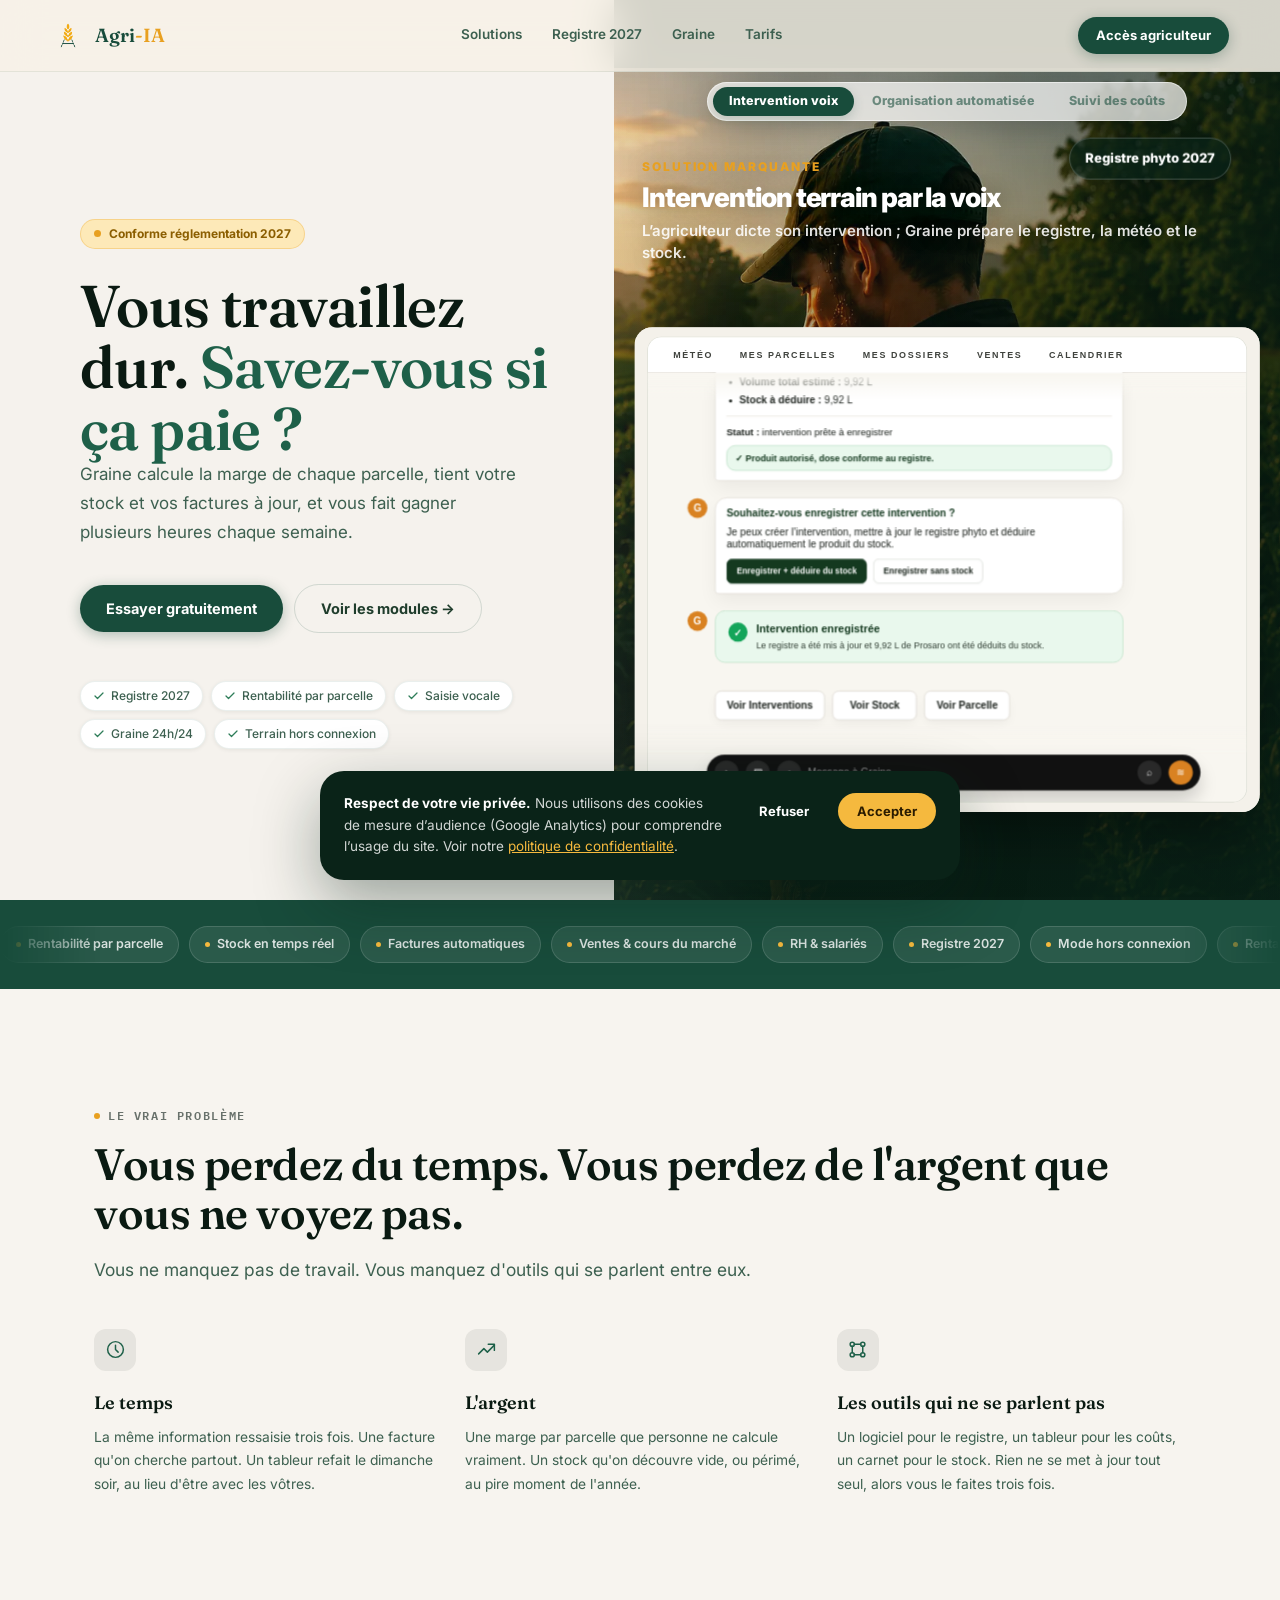
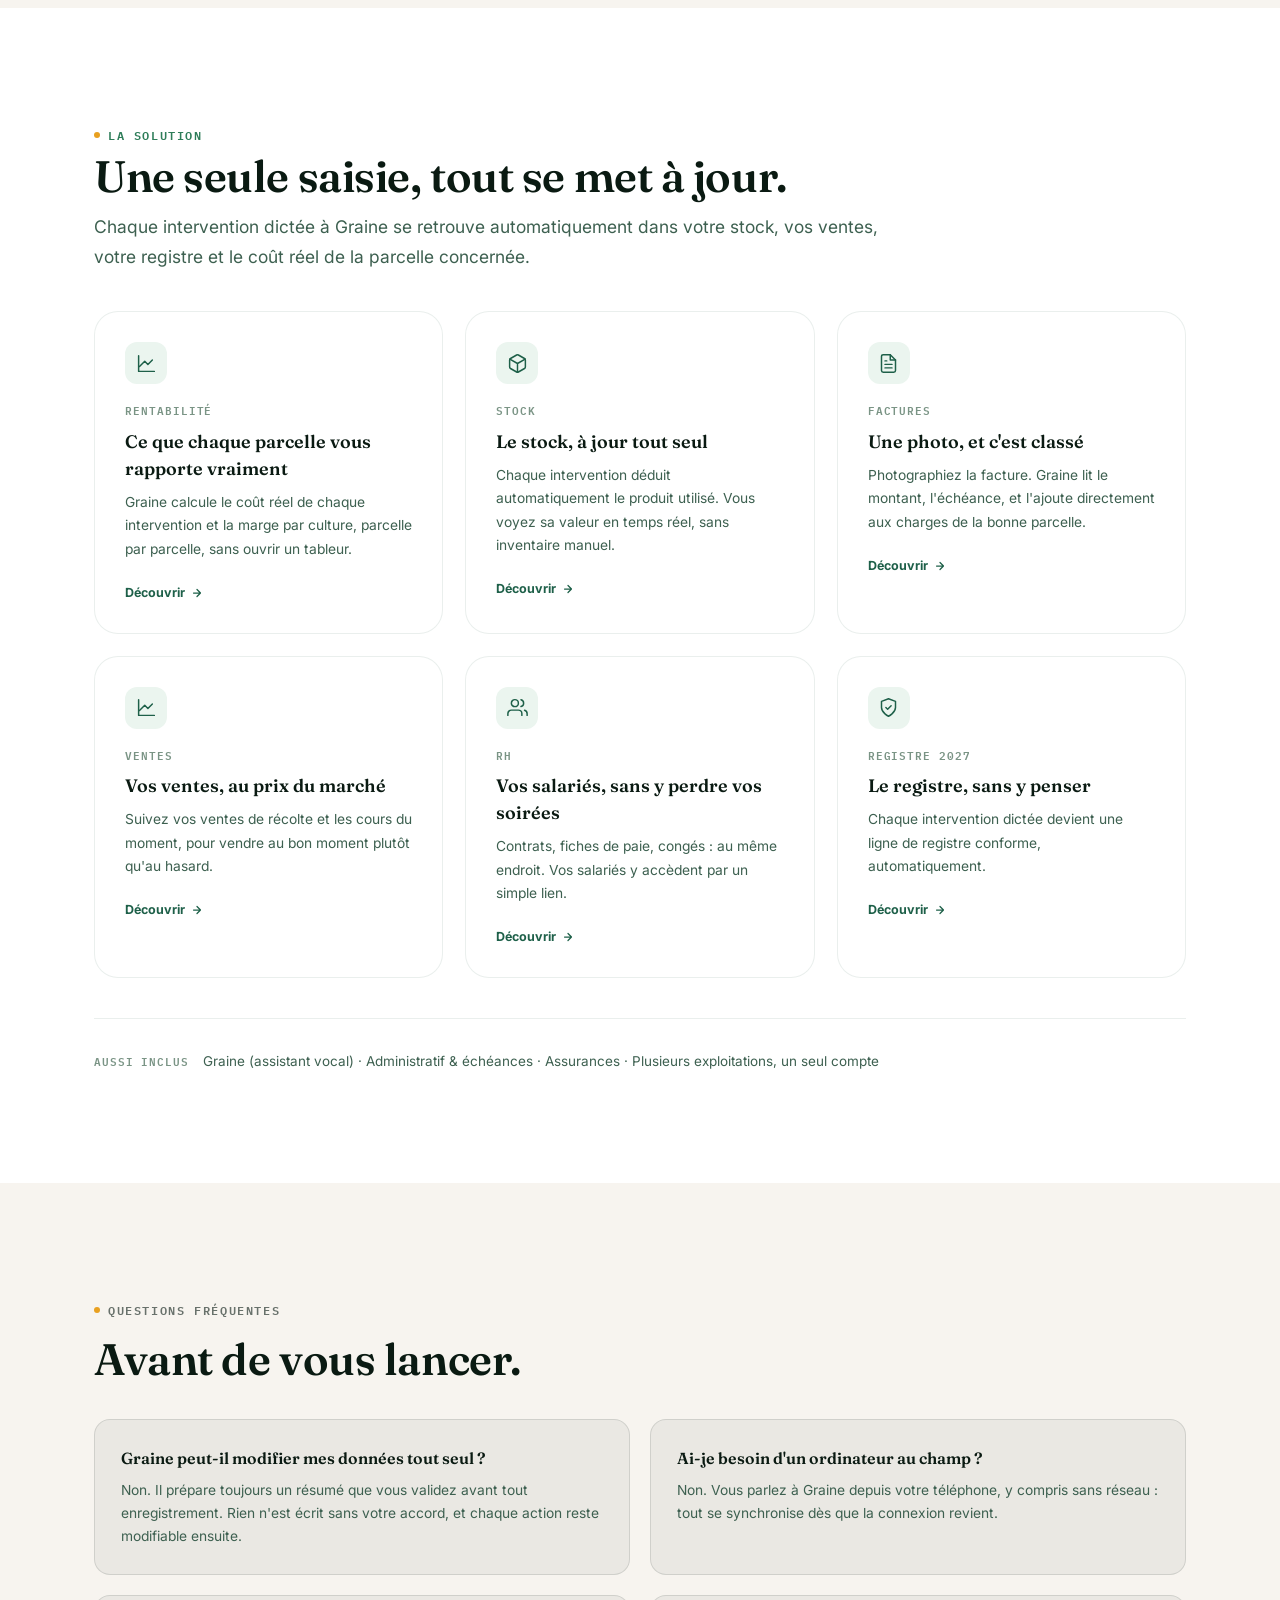
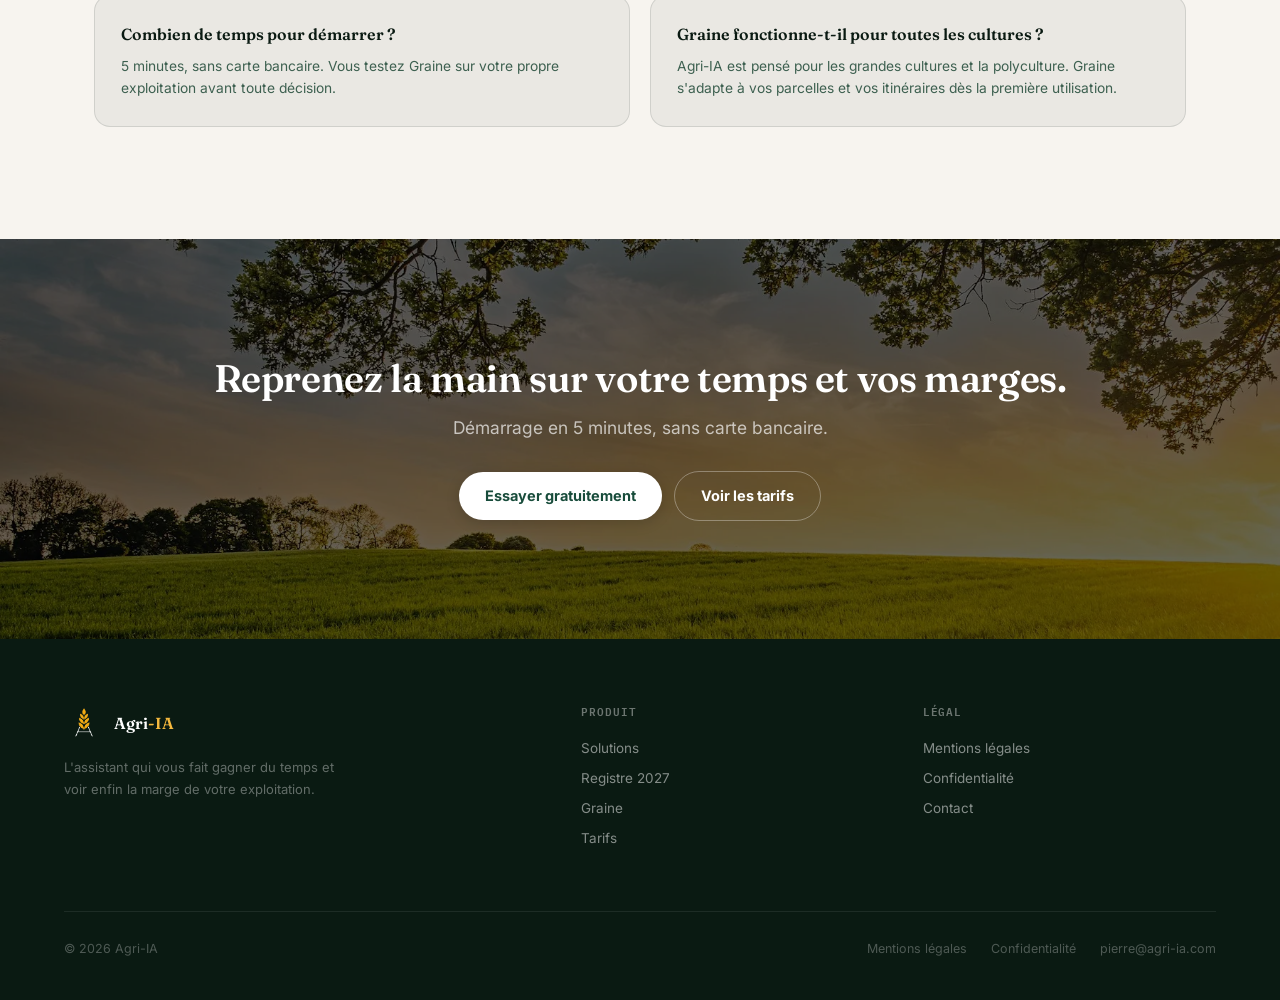
==== commit f9a3a47a: "Add files via upload Refonte totale" ====
--- a/index.html
+++ b/index.html
@@ -3,235 +3,45 @@
 <head>
 <meta charset="UTF-8">
 <meta name="viewport" content="width=device-width, initial-scale=1.0">
-<title>Agri-IA : L'intelligence artificielle au service de votre exploitation : Agri-IA</title>
+<title>Agri-IA : logiciel agricole, temps et marge visibles</title>
+<meta name="description" content="Rentabilité par parcelle, stock, factures, ventes, RH : Graine vous fait gagner du temps et voir enfin votre marge.">
+<meta name="robots" content="index, follow">
+<link rel="canonical" href="https://agri-ia.com/">
+<meta property="og:type" content="website">
+<meta property="og:site_name" content="Agri-IA">
+<meta property="og:locale" content="fr_FR">
+<meta property="og:title" content="Agri-IA : logiciel agricole, temps et marge visibles">
+<meta property="og:description" content="Rentabilité par parcelle, stock, factures, ventes, RH : Graine vous fait gagner du temps et voir enfin votre marge.">
+<meta property="og:url" content="https://agri-ia.com/">
+<meta property="og:image" content="https://agri-ia.com/home-agriculteur-telephone.webp">
+<meta property="og:image:width" content="1536">
+<meta property="og:image:height" content="1024">
+<meta name="twitter:card" content="summary_large_image">
+<meta name="twitter:title" content="Agri-IA : logiciel agricole, temps et marge visibles">
+<meta name="twitter:description" content="Rentabilité par parcelle, stock, factures, ventes, RH : Graine vous fait gagner du temps et voir enfin votre marge.">
+<meta name="twitter:image" content="https://agri-ia.com/home-agriculteur-telephone.webp">
+<script type="application/ld+json">{"@context": "https://schema.org", "@type": "Organization", "name": "Agri-IA", "url": "https://agri-ia.com/", "logo": "https://agri-ia.com/logo-agri-ia.png", "description": "Agri-IA centralise la gestion d'une exploitation agricole française : registre phytosanitaire, parcellaire, stock, RH et factures, avec un assistant vocal nomm\u00e9 Graine.", "email": "pierre@agri-ia.com"}</script>
+<script type="application/ld+json">{"@context": "https://schema.org", "@type": "BreadcrumbList", "itemListElement": [{"@type": "ListItem", "position": 1, "name": "Accueil", "item": "https://agri-ia.com/"}]}</script>
+<script type="application/ld+json">{"@context": "https://schema.org", "@type": "SoftwareApplication", "name": "Agri-IA", "applicationCategory": "BusinessApplication", "operatingSystem": "Web", "url": "https://agri-ia.com/", "description": "Plateforme de gestion d'exploitation agricole avec assistant vocal Graine : rentabilité par parcelle, stock, factures, ventes, RH et registre phytosanitaire."}</script>
+<script type="application/ld+json">{"@context": "https://schema.org", "@type": "FAQPage", "mainEntity": [{"@type": "Question", "name": "Graine peut-il modifier mes données tout seul ?", "acceptedAnswer": {"@type": "Answer", "text": "Non. Graine prépare toujours un résumé que vous validez avant tout enregistrement. Rien n'est écrit sans votre accord, et chaque action reste modifiable ensuite."}}, {"@type": "Question", "name": "Ai-je besoin d'un ordinateur au champ ?", "acceptedAnswer": {"@type": "Answer", "text": "Non. Vous parlez à Graine depuis votre téléphone, y compris sans réseau : tout se synchronise dès que la connexion revient."}}, {"@type": "Question", "name": "Combien de temps pour démarrer ?", "acceptedAnswer": {"@type": "Answer", "text": "5 minutes, sans carte bancaire. Vous testez Graine sur votre propre exploitation avant toute décision."}}, {"@type": "Question", "name": "Graine fonctionne-t-il pour toutes les cultures ?", "acceptedAnswer": {"@type": "Answer", "text": "Agri-IA est pensé pour les grandes cultures et la polyculture. Graine s'adapte à vos parcelles et vos itinéraires dès la première utilisation."}}]}</script>
 <link rel="preconnect" href="https://fonts.googleapis.com">
 <link rel="preconnect" href="https://fonts.gstatic.com" crossorigin>
-<link href="https://fonts.googleapis.com/css2?family=Inter:wght@300;400;500;600;700;800&display=swap" rel="stylesheet">
-<style>
-*,*::before,*::after{box-sizing:border-box;margin:0;padding:0;}
-:root{
-  --g1:#0A2318;--g2:#184C3B;--g3:#1E6049;--g4:#2E7D59;--g5:#4F8B6E;
-  --g6:#A8CDB9;--g7:#D4EAE0;--g8:#EBF5EF;
-  --gold:#E8A020;--gold2:#F5B93E;--gold3:#FDE9B8;
-  --beige:#F7F4EF;--beige2:#EDE9E2;--white:#FFFFFF;
-  --t1:#0A1A12;--t2:#1F3D2C;--t3:#3D6050;--t4:#7A9485;
-  --border:rgba(24,76,59,0.09);--border2:rgba(24,76,59,0.16);
-  --sh1:0 1px 4px rgba(10,26,18,0.07);
-  --sh2:0 4px 20px rgba(10,26,18,0.10);
-  --sh3:0 20px 60px rgba(10,26,18,0.15);
-}
-html{scroll-behavior:smooth;}
-body{font-family:'Inter',sans-serif;background:var(--beige);color:var(--t1);-webkit-font-smoothing:antialiased;overflow-x:hidden;}
-::-webkit-scrollbar{width:4px;}::-webkit-scrollbar-thumb{background:var(--g6);border-radius:10px;}
-
-@keyframes fadeUp{from{opacity:0;transform:translateY(32px);}to{opacity:1;transform:translateY(0);}}
-@keyframes float{0%,100%{transform:translateY(0);}50%{transform:translateY(-12px);}}
-@keyframes floatR{0%,100%{transform:translateY(0) rotate(-2deg);}50%{transform:translateY(-8px) rotate(-2deg);}}
-@keyframes pulse{0%,100%{opacity:1;transform:scale(1);}50%{opacity:.4;transform:scale(.75);}}
-@keyframes blink{0%,100%{opacity:1;}50%{opacity:0;}}
-@keyframes typing{0%{width:0;}100%{width:100%;}}
-.au{opacity:0;animation:fadeUp .75s cubic-bezier(.22,.68,0,1.15) forwards;}
-.d1{animation-delay:.08s;}.d2{animation-delay:.2s;}.d3{animation-delay:.32s;}.d4{animation-delay:.44s;}.d5{animation-delay:.56s;}
-
-header{position:fixed;top:0;left:0;right:0;z-index:300;height:68px;display:flex;align-items:center;justify-content:space-between;padding:0 52px;background:rgba(247,244,239,.92);backdrop-filter:blur(24px);-webkit-backdrop-filter:blur(24px);border-bottom:1px solid var(--border);transition:box-shadow .3s;}
-header.scrolled{box-shadow:0 4px 24px rgba(10,26,18,.08);}
-.logo-wrap{display:flex;align-items:center;gap:10px;text-decoration:none;}
-.logo-img{width:36px;height:36px;object-fit:contain;}
-.logo-name{font-size:18px;font-weight:800;color:var(--g2);letter-spacing:-.4px;}
-.logo-name span{color:var(--gold);}
-nav{display:flex;align-items:center;gap:28px;}
-nav a{font-size:13.5px;font-weight:500;color:var(--t3);text-decoration:none;transition:color .2s;position:relative;padding-bottom:2px;}
-nav a::after{content:'';position:absolute;bottom:-4px;left:0;right:0;height:2px;background:var(--g2);transform:scaleX(0);transition:transform .2s;border-radius:2px;}
-nav a:hover,nav a.active{color:var(--g2);}
-nav a:hover::after,nav a.active::after{transform:scaleX(1);}
-.hdr-r{display:flex;align-items:center;gap:9px;}
-.btn-outline{padding:8px 17px;font-size:13.5px;font-weight:500;color:var(--g2);background:transparent;border:1.5px solid var(--border2);border-radius:10px;text-decoration:none;transition:all .2s;cursor:pointer;}
-.btn-outline:hover{background:var(--g8);border-color:var(--g5);}
-.btn-fill{padding:9px 20px;font-size:13.5px;font-weight:700;color:#fff;background:var(--g2);border:none;border-radius:10px;text-decoration:none;transition:all .22s;cursor:pointer;box-shadow:0 2px 8px rgba(24,76,59,.28);}
-.btn-fill:hover{background:var(--g3);transform:translateY(-1px);box-shadow:0 5px 16px rgba(24,76,59,.3);}
-
-.eyebrow{font-size:11.5px;font-weight:700;color:var(--g4);text-transform:uppercase;letter-spacing:.11em;margin-bottom:13px;}
-.eyebrow-g{color:var(--gold2);}
-.sh1{font-size:52px;font-weight:800;letter-spacing:-2.5px;line-height:1.06;color:var(--t1);margin-bottom:20px;}
-.sh2{font-size:42px;font-weight:800;letter-spacing:-2px;line-height:1.08;color:var(--t1);margin-bottom:18px;}
-.sh2-wh{color:#fff;}
-.sh3{font-size:32px;font-weight:800;letter-spacing:-1.2px;color:var(--t1);margin-bottom:14px;}
-em{font-style:normal;color:var(--g2);}
-.sp{font-size:17px;color:var(--t3);line-height:1.68;max-width:520px;margin-bottom:56px;}
-.sp-wh{color:rgba(255,255,255,.55);}
-.sp-lg{max-width:640px;}
-
-.sec{padding:100px 80px;max-width:1280px;margin:0 auto;}
-.sec-wh{background:var(--white);}.sec-wh-inner{max-width:1280px;margin:0 auto;padding:100px 80px;}
-.sec-dk{background:var(--g1);}.sec-dk-inner{max-width:1280px;margin:0 auto;padding:100px 80px;}
-.sec-gr{background:var(--g2);}.sec-gr-inner{max-width:1280px;margin:0 auto;padding:100px 80px;}
-
-.page-hero{min-height:52vh;display:flex;align-items:center;padding:120px 80px 80px;position:relative;overflow:hidden;}
-.page-hero-bg{position:absolute;inset:0;background-size:cover;background-position:center;filter:brightness(.5) saturate(1.1);}
-.page-hero-ov{position:absolute;inset:0;background:linear-gradient(to right,rgba(10,26,18,.85) 0%,rgba(10,26,18,.4) 60%,transparent 100%);}
-.page-hero-content{position:relative;z-index:2;max-width:680px;}
-.page-hero-content .eyebrow{color:var(--g6);}
-.page-hero-content .sh1{color:#fff;font-size:48px;}
-.page-hero-content .sp{color:rgba(255,255,255,.68);margin-bottom:36px;}
-
-.btn-hero{display:inline-block;padding:15px 32px;font-size:15px;font-weight:700;color:#fff;background:var(--g2);border:none;border-radius:13px;text-decoration:none;cursor:pointer;box-shadow:0 3px 12px rgba(24,76,59,.38);transition:all .25s;}
-.btn-hero:hover{background:var(--g3);transform:translateY(-2px);box-shadow:0 10px 30px rgba(24,76,59,.35);}
-.btn-hero-wh{display:inline-block;padding:15px 32px;font-size:15px;font-weight:700;color:var(--g2);background:#fff;border:none;border-radius:13px;text-decoration:none;cursor:pointer;box-shadow:0 3px 12px rgba(0,0,0,.18);transition:all .25s;}
-.btn-hero-wh:hover{transform:translateY(-2px);box-shadow:0 10px 28px rgba(0,0,0,.22);}
-.btn-ghost{display:inline-block;padding:15px 24px;font-size:15px;font-weight:500;color:var(--t2);background:transparent;border:1.5px solid var(--border2);border-radius:13px;text-decoration:none;cursor:pointer;transition:all .25s;}
-.btn-ghost:hover{background:var(--white);color:var(--g2);}
-.ctas{display:flex;align-items:center;gap:12px;flex-wrap:wrap;}
-
-.photo-band{width:100%;height:460px;position:relative;overflow:hidden;}
-.photo-band img{width:100%;height:100%;object-fit:cover;filter:brightness(.52) saturate(1.15);transition:transform 8s ease;}
-.photo-band:hover img{transform:scale(1.03);}
-.photo-band-ov{position:absolute;inset:0;background:linear-gradient(to bottom,transparent 15%,rgba(10,35,24,.7) 100%);display:flex;align-items:flex-end;padding:56px 80px;}
-.pb-q blockquote{font-size:24px;font-weight:700;color:#fff;line-height:1.35;letter-spacing:-.5px;margin-bottom:12px;font-style:italic;max-width:680px;}
-.pb-q cite{font-size:13px;color:rgba(255,255,255,.5);font-style:normal;}
-
-.cta-photo{width:100%;height:400px;position:relative;overflow:hidden;}
-.cta-photo img{width:100%;height:100%;object-fit:cover;filter:brightness(.42);}
-.cta-photo-ov{position:absolute;inset:0;display:flex;flex-direction:column;align-items:center;justify-content:center;padding:40px;text-align:center;}
-.cta-photo-ov .sh2{color:#fff;font-size:38px;}
-.cta-photo-ov .sp{color:rgba(255,255,255,.65);margin-bottom:30px;max-width:480px;}
-
-.grid2{display:grid;grid-template-columns:repeat(2,1fr);gap:20px;}
-.grid3{display:grid;grid-template-columns:repeat(3,1fr);gap:20px;}
-.grid4{display:grid;grid-template-columns:repeat(4,1fr);gap:16px;}
-.card{background:var(--white);border:1px solid var(--border);border-radius:20px;padding:28px;transition:all .3s cubic-bezier(.22,.68,0,1.2);position:relative;overflow:hidden;}
-.card::before{content:'';position:absolute;top:0;left:0;right:0;height:3px;background:linear-gradient(90deg,var(--g2),var(--g4));transform:scaleX(0);transform-origin:left;transition:transform .32s;}
-.card:hover{transform:translateY(-5px);box-shadow:var(--sh3);border-color:var(--g7);}
-.card:hover::before{transform:scaleX(1);}
-.card-tag{font-size:10.5px;font-weight:700;color:var(--t4);text-transform:uppercase;letter-spacing:.09em;margin-bottom:8px;}
-.card h3{font-size:17px;font-weight:700;color:var(--t1);letter-spacing:-.3px;margin-bottom:8px;}
-.card p{font-size:13.5px;color:var(--t3);line-height:1.65;margin-bottom:18px;}
-.card-icon{width:40px;height:40px;background:var(--g8);border-radius:11px;display:flex;align-items:center;justify-content:center;margin-bottom:18px;}
-.card-icon svg{width:20px;height:20px;stroke:var(--g3);fill:none;stroke-width:1.8;stroke-linecap:round;stroke-linejoin:round;}
-.card-link{font-size:12px;font-weight:600;color:var(--g3);text-decoration:none;display:inline-flex;align-items:center;gap:5px;transition:gap .2s;}
-.card-link:hover{gap:9px;}
-.card-link svg{width:11px;height:11px;stroke:var(--g3);fill:none;stroke-width:2.5;stroke-linecap:round;stroke-linejoin:round;}
-.card.soon{opacity:.6;}
-.soon-pill{display:inline-flex;align-items:center;gap:5px;font-size:11px;color:var(--g4);background:var(--g8);padding:3px 9px;border-radius:100px;font-weight:600;}
-.soon-pill svg{width:11px;height:11px;stroke:var(--g4);fill:none;stroke-width:2.5;stroke-linecap:round;stroke-linejoin:round;}
-
-.split{display:grid;grid-template-columns:1fr 1fr;}
-.split-img{position:relative;overflow:hidden;min-height:480px;}
-.split-img img{width:100%;height:100%;object-fit:cover;transition:transform 8s ease;}
-.split-img:hover img{transform:scale(1.04);}
-.split-c{background:var(--g2);padding:72px;display:flex;flex-direction:column;justify-content:center;}
-.split-list{display:flex;flex-direction:column;gap:18px;margin-top:28px;}
-.si{display:flex;align-items:flex-start;gap:13px;}
-.si-icon{width:26px;height:26px;background:rgba(255,255,255,.1);border-radius:8px;flex-shrink:0;display:flex;align-items:center;justify-content:center;margin-top:2px;}
-.si-icon svg{width:13px;height:13px;stroke:#fff;fill:none;stroke-width:2.5;stroke-linecap:round;stroke-linejoin:round;}
-.si-txt strong{display:block;font-size:14px;font-weight:700;color:#fff;margin-bottom:3px;}
-.si-txt span{font-size:13.5px;color:rgba(255,255,255,.55);line-height:1.55;}
-
-.steps{display:flex;flex-direction:column;gap:0;}
-.step{display:grid;grid-template-columns:80px 1fr;gap:32px;padding:32px 0;border-bottom:1px solid var(--border);}
-.step:last-child{border-bottom:none;}
-.step-num{font-size:48px;font-weight:800;color:var(--g8);line-height:1;}
-.step-content h3{font-size:18px;font-weight:700;color:var(--t1);margin-bottom:8px;}
-.step-content p{font-size:14px;color:var(--t3);line-height:1.65;}
-
-.check-list{display:flex;flex-direction:column;gap:14px;}
-.check-item{display:flex;align-items:flex-start;gap:12px;}
-.check-icon{width:22px;height:22px;background:var(--g8);border-radius:7px;flex-shrink:0;display:flex;align-items:center;justify-content:center;margin-top:2px;}
-.check-icon svg{width:12px;height:12px;stroke:var(--g3);fill:none;stroke-width:2.5;stroke-linecap:round;stroke-linejoin:round;}
-.check-text strong{display:block;font-size:14px;font-weight:700;color:var(--t1);margin-bottom:2px;}
-.check-text span{font-size:13.5px;color:var(--t3);line-height:1.55;}
-
-.chat-ui{background:rgba(255,255,255,.05);border:1px solid rgba(255,255,255,.08);border-radius:24px;padding:26px;backdrop-filter:blur(12px);}
-.cu-hdr{display:flex;align-items:center;gap:11px;padding-bottom:18px;border-bottom:1px solid rgba(255,255,255,.07);margin-bottom:20px;}
-.cu-av{width:36px;height:36px;background:var(--g4);border-radius:10px;overflow:hidden;display:flex;align-items:center;justify-content:center;}
-.cu-av img{width:28px;height:28px;object-fit:contain;}
-.cu-name{font-size:13.5px;font-weight:700;color:#fff;}.cu-status{font-size:11px;color:var(--g5);}
-.msgs{display:flex;flex-direction:column;gap:14px;margin-bottom:18px;}
-.msg{display:flex;gap:9px;align-items:flex-end;}.msg.u{flex-direction:row-reverse;}
-.msg-av{width:28px;height:28px;border-radius:50%;flex-shrink:0;display:flex;align-items:center;justify-content:center;font-size:11px;font-weight:700;}
-.msg-av.ai{background:var(--g4);color:#fff;border-radius:8px;overflow:hidden;}
-.msg-av.ai img{width:20px;height:20px;object-fit:contain;}
-.msg-av.u{background:rgba(255,255,255,.12);color:rgba(255,255,255,.6);}
-.bbl{max-width:80%;padding:10px 15px;border-radius:14px;font-size:13px;line-height:1.55;}
-.msg.ai .bbl{background:rgba(255,255,255,.08);color:rgba(255,255,255,.82);border-radius:4px 14px 14px 14px;}
-.msg.u .bbl{background:var(--g4);color:#fff;border-radius:14px 4px 14px 14px;}
-.cu-inp{background:rgba(255,255,255,.06);border:1px solid rgba(255,255,255,.08);border-radius:11px;padding:12px 15px;display:flex;align-items:center;gap:10px;}
-.cu-inp-ph{flex:1;font-size:13px;color:rgba(255,255,255,.28);}
-.cu-send{width:30px;height:30px;background:var(--g4);border-radius:8px;display:flex;align-items:center;justify-content:center;cursor:pointer;}
-.cu-send svg{width:14px;height:14px;stroke:#fff;fill:none;stroke-width:2.5;stroke-linecap:round;stroke-linejoin:round;}
-.blink{display:inline-block;width:2px;height:12px;background:var(--g5);margin-left:2px;vertical-align:middle;animation:blink .9s infinite;}
-
-.prix-grid{display:grid;grid-template-columns:repeat(3,1fr);gap:22px;}
-.prix-card{background:var(--white);border:1px solid var(--border);border-radius:22px;padding:36px;transition:all .3s cubic-bezier(.22,.68,0,1.2);}
-.prix-card:hover{transform:translateY(-5px);box-shadow:var(--sh3);}
-.prix-card.featured{border:2px solid var(--g2);position:relative;}
-.prix-badge{position:absolute;top:-12px;left:50%;transform:translateX(-50%);background:var(--g2);color:#fff;font-size:11px;font-weight:700;padding:4px 14px;border-radius:100px;white-space:nowrap;}
-.prix-label{font-size:12px;font-weight:700;color:var(--t4);text-transform:uppercase;letter-spacing:.08em;margin-bottom:8px;}
-.prix-name{font-size:22px;font-weight:800;color:var(--t1);letter-spacing:-.5px;margin-bottom:16px;}
-.prix-val{font-size:44px;font-weight:800;color:var(--g2);letter-spacing:-2px;line-height:1;margin-bottom:4px;}
-.prix-val span{font-size:16px;font-weight:500;color:var(--t4);}
-.prix-sub{font-size:12px;color:var(--t4);margin-bottom:28px;}
-.prix-feats{display:flex;flex-direction:column;gap:10px;margin-bottom:32px;}
-.prix-feat{display:flex;align-items:center;gap:9px;font-size:13.5px;color:var(--t2);}
-.prix-feat svg{width:14px;height:14px;stroke:var(--g4);fill:none;stroke-width:2.5;stroke-linecap:round;stroke-linejoin:round;flex-shrink:0;}
-.prix-cta{display:block;width:100%;padding:13px;font-size:14px;font-weight:700;text-align:center;border-radius:11px;text-decoration:none;transition:all .25s;cursor:pointer;}
-.prix-cta.green{background:var(--g2);color:#fff;box-shadow:0 2px 8px rgba(24,76,59,.3);}
-.prix-cta.green:hover{background:var(--g3);transform:translateY(-1px);}
-.prix-cta.outline{background:transparent;border:1.5px solid var(--border2);color:var(--g2);}
-.prix-cta.outline:hover{background:var(--g8);}
-
-.temo-grid{display:grid;grid-template-columns:repeat(3,1fr);gap:22px;}
-.temo-card{background:var(--white);border:1px solid var(--border);border-radius:20px;padding:28px;transition:all .28s cubic-bezier(.22,.68,0,1.2);}
-.temo-card:hover{transform:translateY(-5px);box-shadow:var(--sh2);}
-.stars{color:#F59E0B;font-size:13px;letter-spacing:2px;margin-bottom:15px;}
-.temo-q{font-size:14.5px;line-height:1.72;color:var(--t2);margin-bottom:22px;font-style:italic;}
-.temo-auth{display:flex;align-items:center;gap:12px;padding-top:16px;border-top:1px solid var(--border);}
-.temo-av{width:42px;height:42px;border-radius:50%;flex-shrink:0;display:flex;align-items:center;justify-content:center;font-size:15px;font-weight:700;color:#fff;}
-.av1{background:linear-gradient(135deg,#0F3528,#4F8B6E);}
-.av2{background:linear-gradient(135deg,#1A3D6B,#4F7CB6);}
-.av3{background:linear-gradient(135deg,#5C2E10,#A86040);}
-.temo-name{font-size:14px;font-weight:600;color:var(--t1);}
-.temo-role{font-size:12px;color:var(--t4);}
-
-.stat-row{display:grid;grid-template-columns:repeat(4,1fr);gap:20px;}
-.stat-box{text-align:center;padding:32px 20px;background:rgba(255,255,255,.05);border:1px solid rgba(255,255,255,.08);border-radius:16px;}
-.stat-val{font-size:44px;font-weight:800;color:#fff;letter-spacing:-2px;line-height:1;margin-bottom:8px;}
-.stat-val span{color:var(--gold);}
-.stat-lbl{font-size:13px;color:rgba(255,255,255,.5);}
-
-footer{background:var(--t1);padding:68px 80px 46px;}
-.ft-top{display:grid;grid-template-columns:1.6fr 1fr 1fr;gap:52px;margin-bottom:56px;}
-.ft-brand{display:flex;align-items:center;gap:10px;text-decoration:none;margin-bottom:14px;}
-.ft-logo{width:44px;height:44px;object-fit:contain;}
-.ft-name{font-size:16px;font-weight:800;color:#fff;}.ft-name span{color:var(--gold);}
-.ft-desc{font-size:13px;color:rgba(255,255,255,.33);line-height:1.68;}
-.ft-col h4{font-size:11px;font-weight:700;color:rgba(255,255,255,.42);text-transform:uppercase;letter-spacing:.09em;margin-bottom:18px;}
-.ft-col a{display:block;font-size:13px;color:rgba(255,255,255,.33);text-decoration:none;margin-bottom:9px;transition:color .2s;}
-.ft-col a:hover{color:rgba(255,255,255,.75);}
-.ft-bot{display:flex;align-items:center;justify-content:space-between;padding-top:30px;border-top:1px solid rgba(255,255,255,.07);font-size:13px;color:rgba(255,255,255,.26);}
-.ft-links{display:flex;gap:26px;}.ft-links a{color:rgba(255,255,255,.26);text-decoration:none;transition:color .2s;}.ft-links a:hover{color:rgba(255,255,255,.65);}
-.mob-cta{display:none;}
-
-@media(max-width:1100px){
-  header{padding:0 24px;}nav{display:none;}
-  .sec{padding:72px 24px;}.sec-wh-inner,.sec-dk-inner,.sec-gr-inner{padding:72px 24px;}
-  .grid2,.grid3,.grid4{grid-template-columns:1fr;}
-  .split{grid-template-columns:1fr;}.split-img{min-height:260px;}.split-c{padding:48px 24px;}
-  .prix-grid{grid-template-columns:1fr;}.temo-grid{grid-template-columns:1fr;}
-  .stat-row{grid-template-columns:repeat(2,1fr);}
-  .photo-band-ov,.sec{padding-left:24px;padding-right:24px;}
-  footer{padding:48px 24px 36px;}.ft-top{grid-template-columns:1fr 1fr;}
-  .ft-bot{flex-direction:column;gap:14px;text-align:center;}
-  .page-hero{padding:120px 24px 60px;}
-  .mob-cta{display:block;position:fixed;bottom:20px;left:50%;transform:translateX(-50%);z-index:999;}
-  .mob-cta a{display:block;padding:13px 34px;background:var(--g2);color:#fff;border-radius:100px;font-size:14px;font-weight:700;text-decoration:none;box-shadow:0 8px 32px rgba(24,76,59,.42);white-space:nowrap;}
-}
-@media(max-width:640px){
-  .sh1{font-size:32px;letter-spacing:-1px;}.sh2{font-size:26px;}.sh3{font-size:22px;}
-  .ctas{flex-direction:column;align-items:flex-start;}
-  .stat-row{grid-template-columns:1fr 1fr;}
-  .ft-top{grid-template-columns:1fr;}
-}
-@media(prefers-reduced-motion:reduce){*,*::before,*::after{animation:none!important;transition:none!important;}}
+<link href="https://fonts.googleapis.com/css2?family=Fraunces:opsz,wght@9..144,500;9..144,600;9..144,700&family=Inter:wght@400;500;600;700;800&family=IBM+Plex+Mono:wght@500;600&display=swap" rel="stylesheet">
+<!-- Google Analytics 4 : dépôt de cookies soumis au consentement (voir bannière RGPD) -->
+<script>
+window.dataLayer = window.dataLayer || [];
+function gtag(){dataLayer.push(arguments);}
+gtag('consent', 'default', {'analytics_storage':'denied','ad_storage':'denied'});
+</script>
+<script async src="https://www.googletagmanager.com/gtag/js?id=G-XXXXXXXXXX"></script>
+<script>
+gtag('js', new Date());
+gtag('config', 'G-XXXXXXXXXX', {'anonymize_ip': true});
+</script>
+<link rel="preload" as="image" href="home-agriculteur-telephone.webp" fetchpriority="high">
+<link rel="icon" type="image/png" href="logo-agri-ia.png">
+<link rel="stylesheet" href="theme.css">
+<style>/* === HERO ENGINE (démo interactive), conservé à l'identique === */
 
 @keyframes float2{0%,100%{transform:translateY(0) rotate(-2deg);}50%{transform:translateY(-8px) rotate(-2deg);}}
 .hero{min-height:100vh;padding-top:68px;display:grid;grid-template-columns:52% 48%;overflow:hidden;}
@@ -353,7 +163,7 @@
 }
 
 
-/* --- Correctif mobile V2 : tableau GRAINE entièrement visible --- */
+/* --- Correctif mobile V2 : tableau Graine entièrement visible --- */
 @media (max-width: 760px){
   .hero-r{
     height:520px!important;
@@ -497,11 +307,11 @@
   .demo-frame{transform:translate(-50%,-50%) scale(.86);}
 }
 
-</style>
-    <link rel="icon" type="image/png" href="logo-agri-ia.png">
-
-
-<style id="hero-story-controls">
+
+
+/* === Patches hero (story-nav, mobile, backgrounds) === */
+
+
   .story-nav{position:absolute;top:18px;left:50%;transform:translateX(-50%);z-index:40;width:auto;max-width:calc(100% - 40px);padding:7px 9px;border-radius:999px;background:rgba(255,255,255,.78);border:1px solid rgba(255,255,255,.52);box-shadow:0 10px 30px rgba(0,0,0,.14);backdrop-filter:blur(18px);-webkit-backdrop-filter:blur(18px);}
   .story-nav-title{display:none!important;}
   .story-tabs{display:flex;align-items:center;gap:4px;white-space:nowrap;}
@@ -513,8 +323,9 @@
   .story-tab.is-done{color:var(--g2);}
   .story-tab:hover{color:#fff;background:var(--g3);}
   @media(max-width:760px){.story-nav{top:12px;max-width:calc(100% - 24px);padding:6px}.story-tabs{gap:2px}.story-tab{font-size:11px;padding:8px 9px}}
-</style>
-<style id="hero-demo-v2-overrides">
+
+
+
 /* Hero ordinateur : split clair 48/52 + démonstrations plein cadre */
 @media (min-width: 761px){
   .hero{grid-template-columns:48% 52%!important;background:linear-gradient(90deg,var(--beige) 0%,#fbfaf7 48%,#0A2318 48%,#0A2318 100%)!important;}
@@ -542,9 +353,9 @@
   .hero-slide:not(.is-active){opacity:0!important;pointer-events:none!important;}
   .hero-slide.is-active{opacity:1!important;pointer-events:auto!important;}
 }
-</style>
-
-<style id="mobile-hero-demo-adaptation">
+
+
+
 /* Adaptation mobile internet : le hero devient une vraie section verticale,
    avec les démonstrations visibles et pilotables sans recadrage. */
 @media (max-width: 760px){
@@ -628,10 +439,9 @@
   .demo-desc{font-size:12.5px!important;}
   .story-tab{font-size:10.5px!important;padding:9px 4px!important;}
 }
-</style>
-
-
-<style id="hero-bg-color-final-overrides">
+
+
+
 /* Ajustement demandé : fond gauche ancienne couleur + même fond visuel pour les vidéos */
 :root{--hero-old-bg:#f5f2ed;}
 @media (min-width:761px){
@@ -649,7 +459,7 @@
     background:
       linear-gradient(to right,rgba(10,35,24,.18) 0%,rgba(10,35,24,.08) 18%,rgba(10,35,24,.22) 100%),
       linear-gradient(to top,rgba(10,35,24,.76) 0%,rgba(10,35,24,.18) 58%,rgba(10,35,24,.08) 100%),
-      url('home-agriculteur-telephone.png') center center/cover no-repeat!important;
+      url('home-agriculteur-telephone.webp') center center/cover no-repeat!important;
     filter:saturate(1.08)!important;
   }
   .demo-bg::after{
@@ -679,21 +489,19 @@
   .demo-bg{
     background:
       linear-gradient(to top,rgba(10,35,24,.72),rgba(10,35,24,.14)),
-      url('home-agriculteur-telephone.png') center center/cover no-repeat!important;
+      url('home-agriculteur-telephone.webp') center center/cover no-repeat!important;
   }
   .demo-shell,.demo-head,.demo-frame-wrap,.demo-frame{
     background:var(--hero-old-bg)!important;
   }
 }
-</style>
-
-
-
-<style id="photo-background-for-demo-final">
+
+
+
   /* Fond photo identique à l’intro derrière les démonstrations */
   .hero-slide.demo-one,
   .hero-slide.demo-two{
-    background:url('home-agriculteur-telephone.png') center center/cover no-repeat!important;
+    background:url('home-agriculteur-telephone.webp') center center/cover no-repeat!important;
   }
   .hero-slide.demo-one::before,
   .hero-slide.demo-two::before{
@@ -708,7 +516,7 @@
   }
   .demo-bg{
     z-index:0!important;
-    background:url('home-agriculteur-telephone.png') center center/cover no-repeat!important;
+    background:url('home-agriculteur-telephone.webp') center center/cover no-repeat!important;
     filter:brightness(.72) saturate(1.12)!important;
   }
   .demo-bg::after{
@@ -730,7 +538,7 @@
   .demo-frame-wrap{
     background:
       linear-gradient(rgba(247,244,239,.78),rgba(247,244,239,.78)),
-      url('home-agriculteur-telephone.png') center center/cover no-repeat!important;
+      url('home-agriculteur-telephone.webp') center center/cover no-repeat!important;
   }
   .demo-frame{background:transparent!important;}
   @media(max-width:760px){
@@ -740,24 +548,22 @@
     .demo-frame-wrap{
       background-image:
         linear-gradient(rgba(247,244,239,.76),rgba(247,244,239,.76)),
-        url('home-agriculteur-telephone.png')!important;
+        url('home-agriculteur-telephone.webp')!important;
       background-position:center center!important;
       background-size:cover!important;
       background-repeat:no-repeat!important;
     }
     .demo-shell{background:rgba(247,244,239,.92)!important;}
   }
-</style>
-
-
-
-<style id="final-photo-background-only-overlay">
+
+
+
 /* Modification demandée : la photo d’intro reste le fond permanent.
    Seuls le titre + la démonstration apparaissent/disparaissent par-dessus. */
 @media (min-width:761px){
   .hero-r,
   .hero-stage{
-    background:url('home-agriculteur-telephone.png') center center/cover no-repeat!important;
+    background:url('home-agriculteur-telephone.webp') center center/cover no-repeat!important;
   }
 
   .hero-slide.demo-one,
@@ -847,7 +653,7 @@
 @media (max-width:760px){
   .hero-r,
   .hero-stage{
-    background:url('home-agriculteur-telephone.png') center center/cover no-repeat!important;
+    background:url('home-agriculteur-telephone.webp') center center/cover no-repeat!important;
   }
 
   .hero-slide.demo-one,
@@ -897,11 +703,9 @@
   .demo-frame-wrap{background:transparent!important;overflow:visible!important;}
   .demo-frame{border-radius:22px!important;box-shadow:0 24px 60px rgba(0,0,0,.36)!important;background:transparent!important;}
 }
-</style>
-
-
-
-<style id="fix-story-nav-over-title">
+
+
+
 /* Correction : le sélecteur ne doit plus masquer le titre de la démonstration. */
 @media (min-width:761px){
   .story-nav{
@@ -935,74 +739,215 @@
   .story-tab{font-size:12.5px!important;padding:8px 16px!important;}
   .demo-head{padding-top:48px!important;}
 }
+
+
+
+@media (max-width:760px){
+  /* Mobile : lecture plus propre, sans recadrage brutal */
+  .hero{background:var(--beige)!important;}
+  .hero-r{
+    height:760px!important;
+    min-height:760px!important;
+    background:#0A2318!important;
+    overflow:hidden!important;
+  }
+  .hero-stage{
+    background-size:cover!important;
+    background-position:center!important;
+    isolation:isolate!important;
+  }
+  .hero-stage::before{
+    content:"";position:absolute;inset:0;z-index:0;
+    background:linear-gradient(180deg,rgba(6,23,15,.35),rgba(6,23,15,.78));
+    pointer-events:none;
+  }
+  .hero-slide{z-index:1!important;transition:opacity 1.05s cubic-bezier(.22,.68,0,1), transform 1.05s cubic-bezier(.22,.68,0,1)!important;}
+  .hero-slide:not(.is-active){transform:scale(1.018)!important;}
+  .hero-slide.is-active{transform:scale(1)!important;}
+
+  /* Navigation mobile simple, cliquable, mais moins envahissante */
+  .story-nav{
+    top:10px!important;left:14px!important;right:14px!important;
+    padding:4px!important;border-radius:999px!important;
+    background:rgba(247,244,239,.86)!important;
+    box-shadow:0 8px 24px rgba(0,0,0,.18)!important;
+  }
+  .story-tabs{display:grid!important;grid-template-columns:1fr 1fr .62fr!important;gap:3px!important;}
+  .story-tab{font-size:10.5px!important;padding:8px 5px!important;border-radius:999px!important;line-height:1!important;}
+  .story-label{white-space:nowrap!important;line-height:1!important;}
+
+  /* La carte démo laisse respirer le titre et garde la vidéo entière */
+  .demo-bg{background:rgba(10,35,24,.18)!important;backdrop-filter:blur(1px)!important;-webkit-backdrop-filter:blur(1px)!important;}
+  .demo-shell{
+    left:12px!important;right:12px!important;top:54px!important;bottom:16px!important;
+    border-radius:22px!important;background:rgba(247,244,239,.90)!important;
+    box-shadow:0 22px 70px rgba(0,0,0,.34)!important;
+  }
+  .demo-head{
+    min-height:114px!important;height:auto!important;
+    padding:17px 16px 13px!important;
+    background:rgba(247,244,239,.92)!important;
+  }
+  .demo-kicker{font-size:10px!important;letter-spacing:.14em!important;margin-bottom:5px!important;}
+  .demo-title{font-size:23px!important;line-height:1.05!important;letter-spacing:-.7px!important;margin-bottom:6px!important;}
+  .demo-desc{font-size:13px!important;line-height:1.35!important;max-width:100%!important;}
+  .demo-pill{display:none!important;}
+  .demo-frame-wrap{background:rgba(247,244,239,.76)!important;padding:0!important;}
+  .demo-frame{width:980px!important;height:760px!important;transform:translate(-50%,-50%) scale(var(--demo-scale,.37))!important;}
+
+  /* Intro mobile plus stable */
+  .hero-slide.photo .hero-bg{filter:brightness(.62) saturate(1.08)!important;}
+  .hero-badge-f,.graine-mockup{transform:scale(.78)!important;transform-origin:bottom right!important;}
+  .hero-badge-f{right:12px!important;top:66px!important;}
+  .graine-mockup{right:10px!important;bottom:18px!important;}
+}
+@media (max-width:390px){
+  .hero-r{height:720px!important;min-height:720px!important;}
+  .story-tab{font-size:9.8px!important;padding:8px 4px!important;}
+  .demo-shell{left:8px!important;right:8px!important;top:52px!important;bottom:12px!important;}
+  .demo-title{font-size:21px!important;}
+  .demo-desc{font-size:12.5px!important;}
+}
 </style>
 </head>
-<body><header id="hdr">
-  <a href="index.html" class="logo-wrap">
-    <img src="[data-uri]" alt="Agri-IA" class="logo-img">
-    <span class="logo-name">Agri<span>-IA</span></span>
+<body>
+<header class="gr-header" id="gr-header">
+  <a href="index.html" class="gr-logo">
+    <img src="logo-agri-ia.png" width="500" height="500" alt="Agri-IA">
+    <span class="gr-logo-name">Agri<span>-IA</span></span>
   </a>
-  <nav><a href="solutions.html">Solutions</a><a href="conformite.html">Conformité 2027</a><a href="graine.html">GRAINE IA</a><a href="tarifs.html">Tarifs</a></nav>
-  <div class="hdr-r">
-    <a href="https://login.agri-ia.com/login" class="btn-fill" target="_blank" rel="noopener">Accès agriculteur</a>
+  <nav class="gr-nav">
+    <a href="solutions.html">Solutions</a>
+    <a href="conformite.html">Registre 2027</a>
+    <a href="graine.html">Graine</a>
+    <a href="tarifs.html">Tarifs</a>
+  </nav>
+  <button class="gr-menu-btn" id="gr-menu-btn" aria-label="Menu" aria-expanded="false" aria-controls="gr-mob-nav"><span></span><span></span><span></span></button>
+  <div class="gr-header-actions">
+    <a href="https://login.agri-ia.com/login" class="gr-btn gr-btn--primary gr-btn--sm" target="_blank" rel="noopener">Accès agriculteur</a>
   </div>
 </header>
+<div class="gr-mob-nav" id="gr-mob-nav">
+    <a href="solutions.html">Solutions</a>
+    <a href="conformite.html">Registre 2027</a>
+    <a href="graine.html">Graine</a>
+    <a href="tarifs.html">Tarifs</a>
+  </div>
 <section class="hero">
   <div class="hero-l">
-    <div class="hero-eyebrow au d1"><div class="hero-eyebrow-dot"></div>Conforme réglementation 2027</div>
-    <h1 class="sh1 au d2">L'intelligence artificielle au service de votre <em>exploitation.</em></h1>
-    <p class="hero-sub au d3">Parcellaire, phytosanitaire, stock, RH, factures numériques : tout centralisé dans une seule plateforme conçue pour les agriculteurs.</p>
-    <div class="hero-ctas au d4">
-      <a href="https://login.agri-ia.com/login" class="btn-hero" target="_blank" rel="noopener">Accès agriculteur</a>
-      <a href="solutions.html" class="btn-ghost">Voir les solutions →</a>
+    <div class="hero-eyebrow gr-in gr-in--d1"><div class="hero-eyebrow-dot"></div>Conforme réglementation 2027</div>
+    <h1 class="gr-h1 gr-in gr-in--d2">Vous travaillez dur. <em>Savez-vous si ça paie&nbsp;?</em></h1>
+    <p class="hero-sub gr-in gr-in--d3">Graine calcule la marge de chaque parcelle, tient votre stock et vos factures à jour, et vous fait gagner plusieurs heures chaque semaine.</p>
+    <div class="hero-ctas gr-in gr-in--d4">
+      <a href="https://login.agri-ia.com/login" class="gr-btn gr-btn--primary" target="_blank" rel="noopener">Essayer gratuitement</a>
+      <a href="solutions.html" class="gr-btn gr-btn--ghost">Voir les modules →</a>
     </div>
-    <div class="hchecks au d5">
-      <div class="hcheck"><svg viewBox="0 0 24 24"><path d="M20 6L9 17l-5-5"/></svg>Registre phyto 2027</div>
+    <div class="hchecks gr-in gr-in--d5">
+      <div class="hcheck"><svg viewBox="0 0 24 24"><path d="M20 6L9 17l-5-5"/></svg>Registre 2027</div>
+      <div class="hcheck"><svg viewBox="0 0 24 24"><path d="M20 6L9 17l-5-5"/></svg>Rentabilité par parcelle</div>
       <div class="hcheck"><svg viewBox="0 0 24 24"><path d="M20 6L9 17l-5-5"/></svg>Saisie vocale</div>
-      <div class="hcheck"><svg viewBox="0 0 24 24"><path d="M20 6L9 17l-5-5"/></svg>Import TelePAC</div>
-      <div class="hcheck"><svg viewBox="0 0 24 24"><path d="M20 6L9 17l-5-5"/></svg>GRAINE 24h/24</div>
+      <div class="hcheck"><svg viewBox="0 0 24 24"><path d="M20 6L9 17l-5-5"/></svg>Graine 24h/24</div>
       <div class="hcheck"><svg viewBox="0 0 24 24"><path d="M20 6L9 17l-5-5"/></svg>Terrain hors connexion</div>
     </div>
   </div>
   <div class="hero-r">
     <div class="hero-stage" aria-label="Démonstrations Agri-IA">
-
       <div class="story-nav" aria-label="Navigation des démonstrations">
         <div class="story-tabs">
           <button class="story-tab" type="button" data-story="0" aria-label="Voir la démonstration intervention voix"><span class="story-bar"><span class="story-fill"></span></span><span class="story-label">Intervention voix</span></button>
           <button class="story-tab" type="button" data-story="1" aria-label="Voir la démonstration organisation automatisée"><span class="story-bar"><span class="story-fill"></span></span><span class="story-label">Organisation automatisée</span></button>
-          <button class="story-tab" type="button" data-story="2" aria-label="Voir l’introduction"><span class="story-bar"><span class="story-fill"></span></span><span class="story-label">Intro</span></button>
+          <button class="story-tab" type="button" data-story="2" aria-label="Voir le suivi des coûts en direct"><span class="story-bar"><span class="story-fill"></span></span><span class="story-label">Suivi des coûts</span></button>
         </div>
       </div>
-      <div class="hero-slide photo">
-        <img class="hero-bg" src="[data-uri]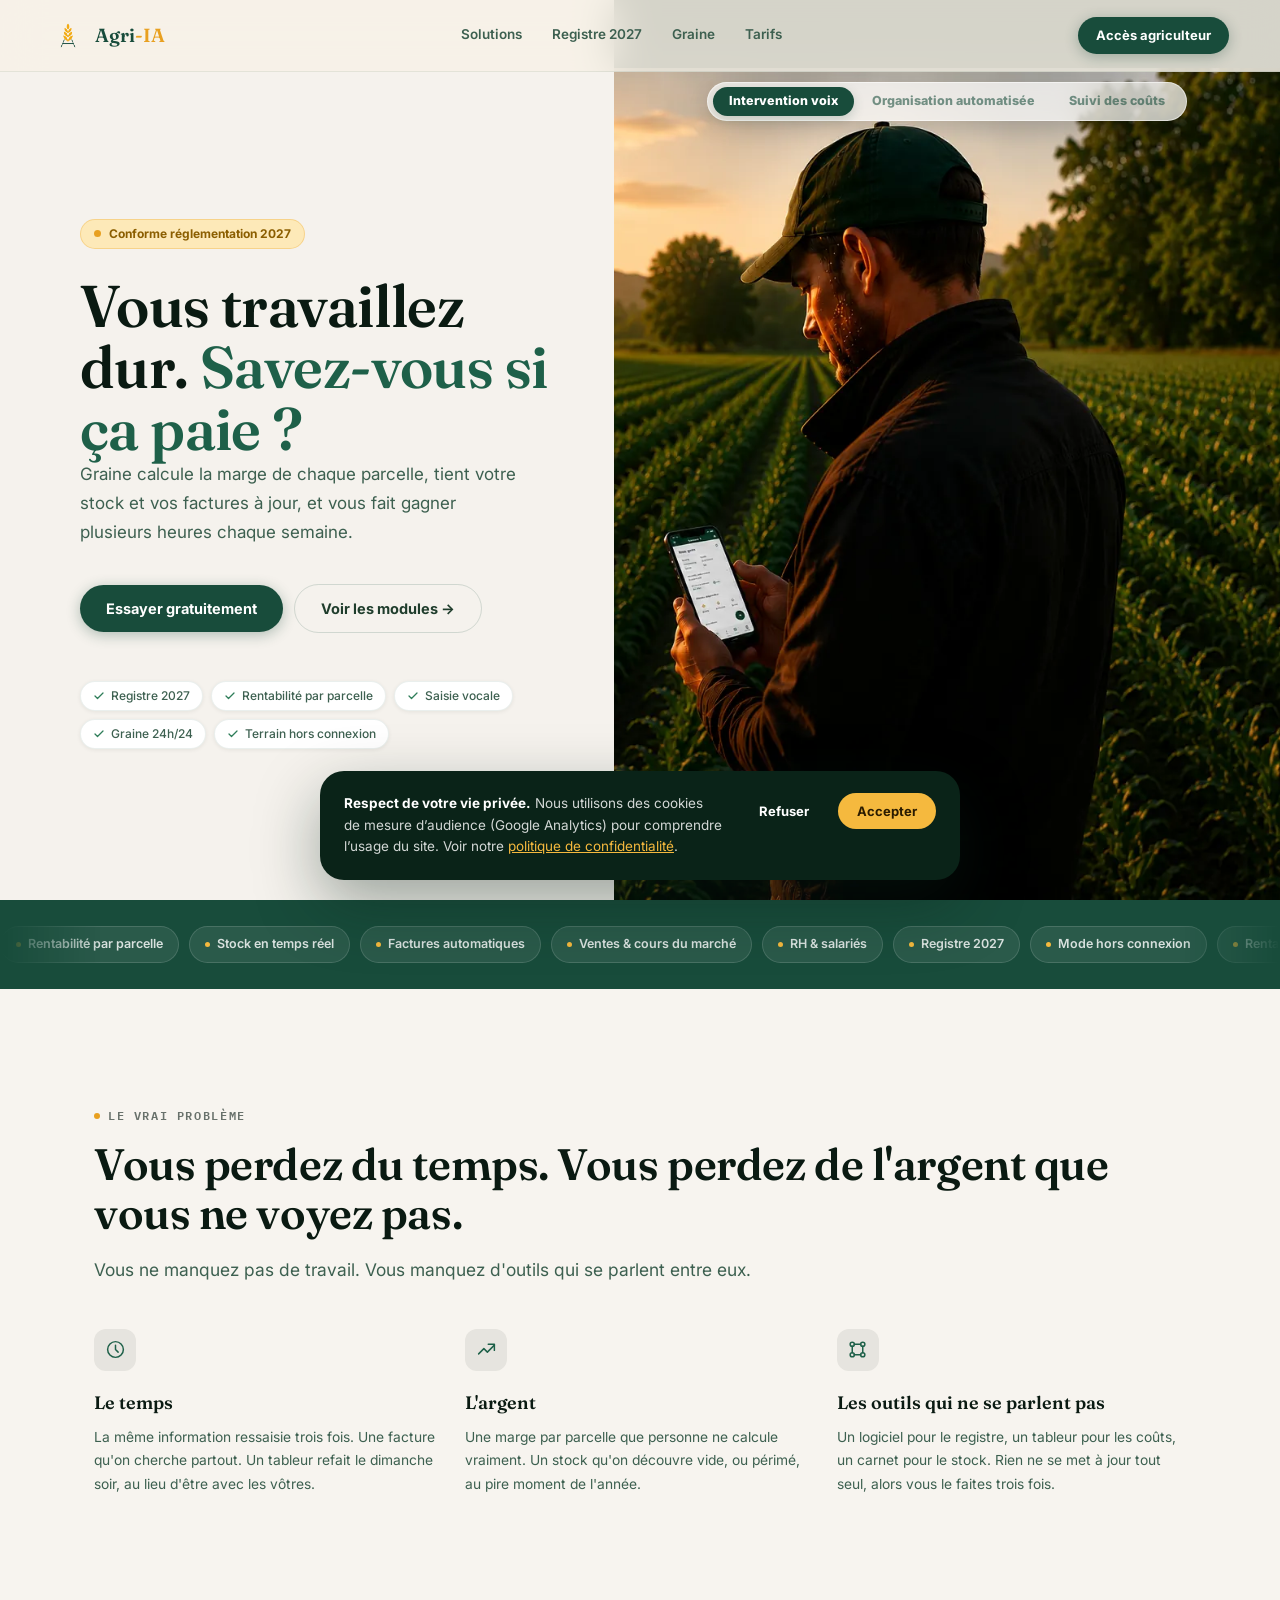
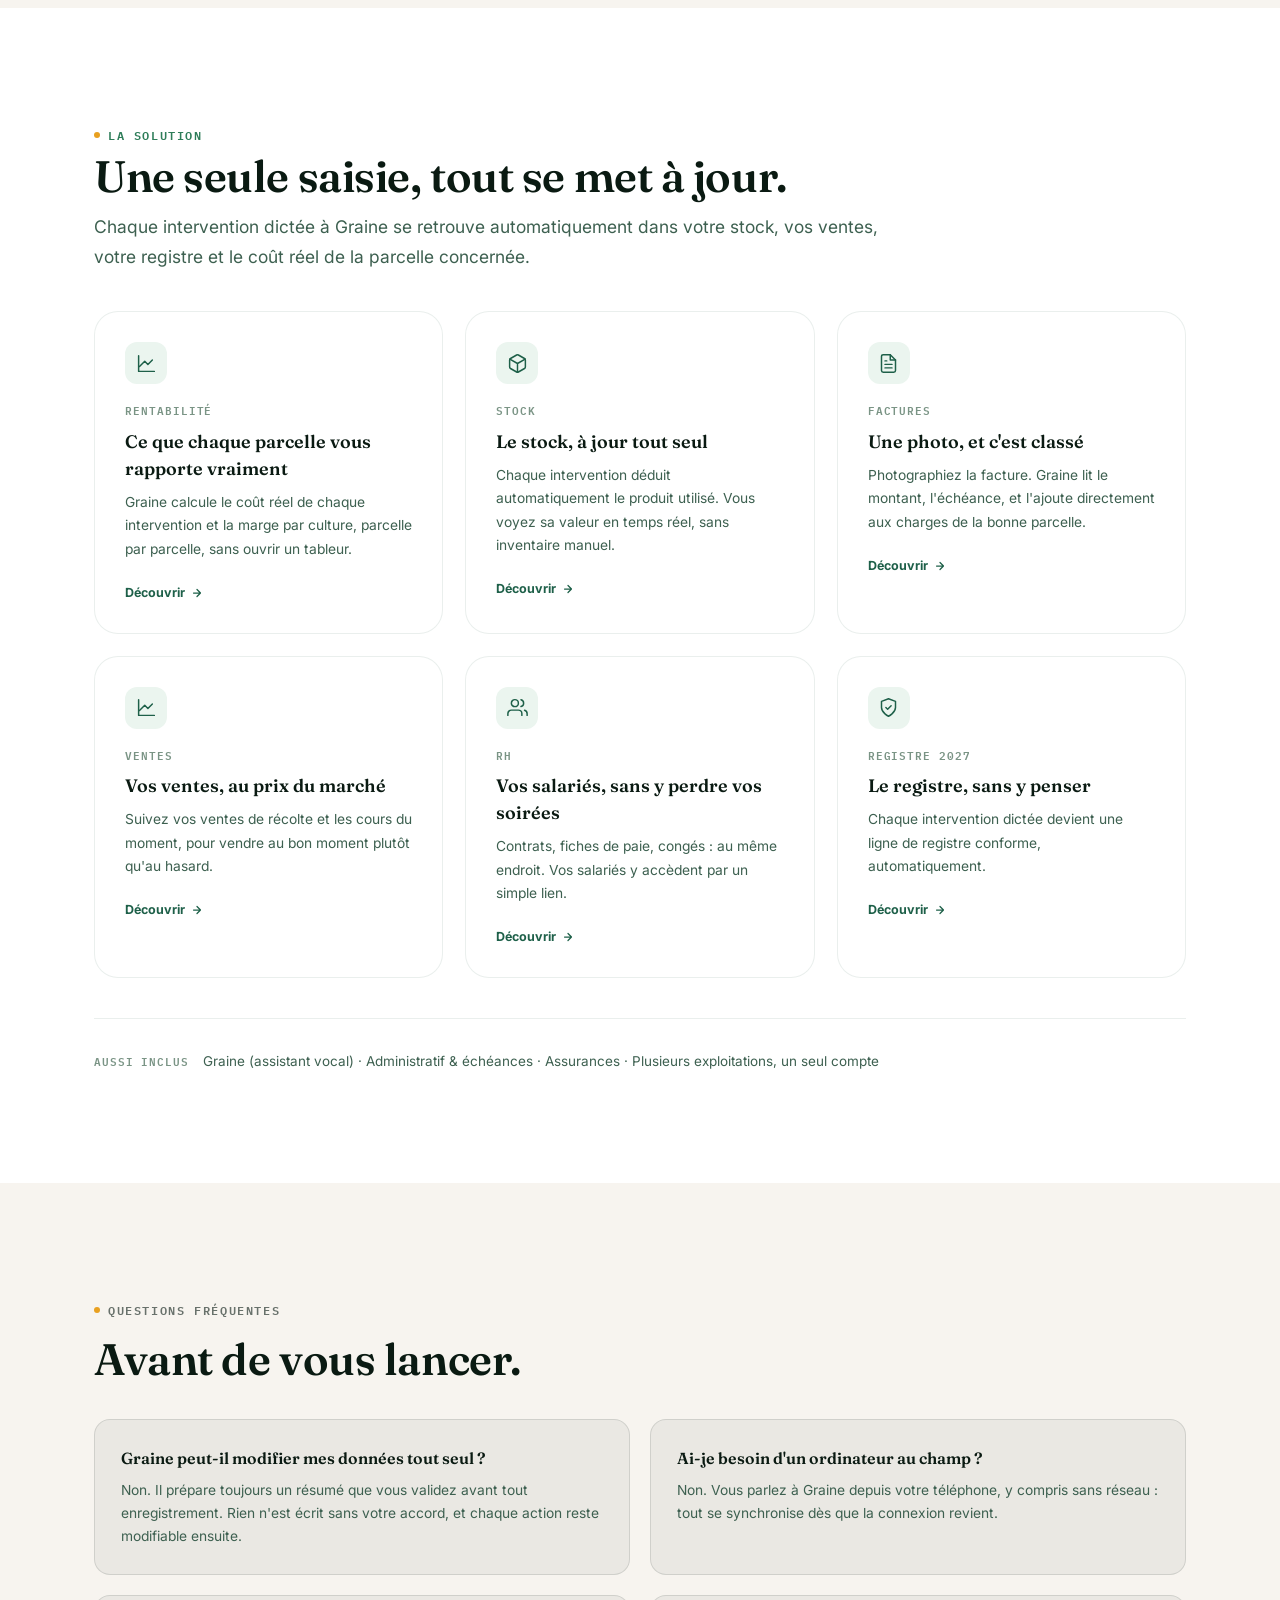
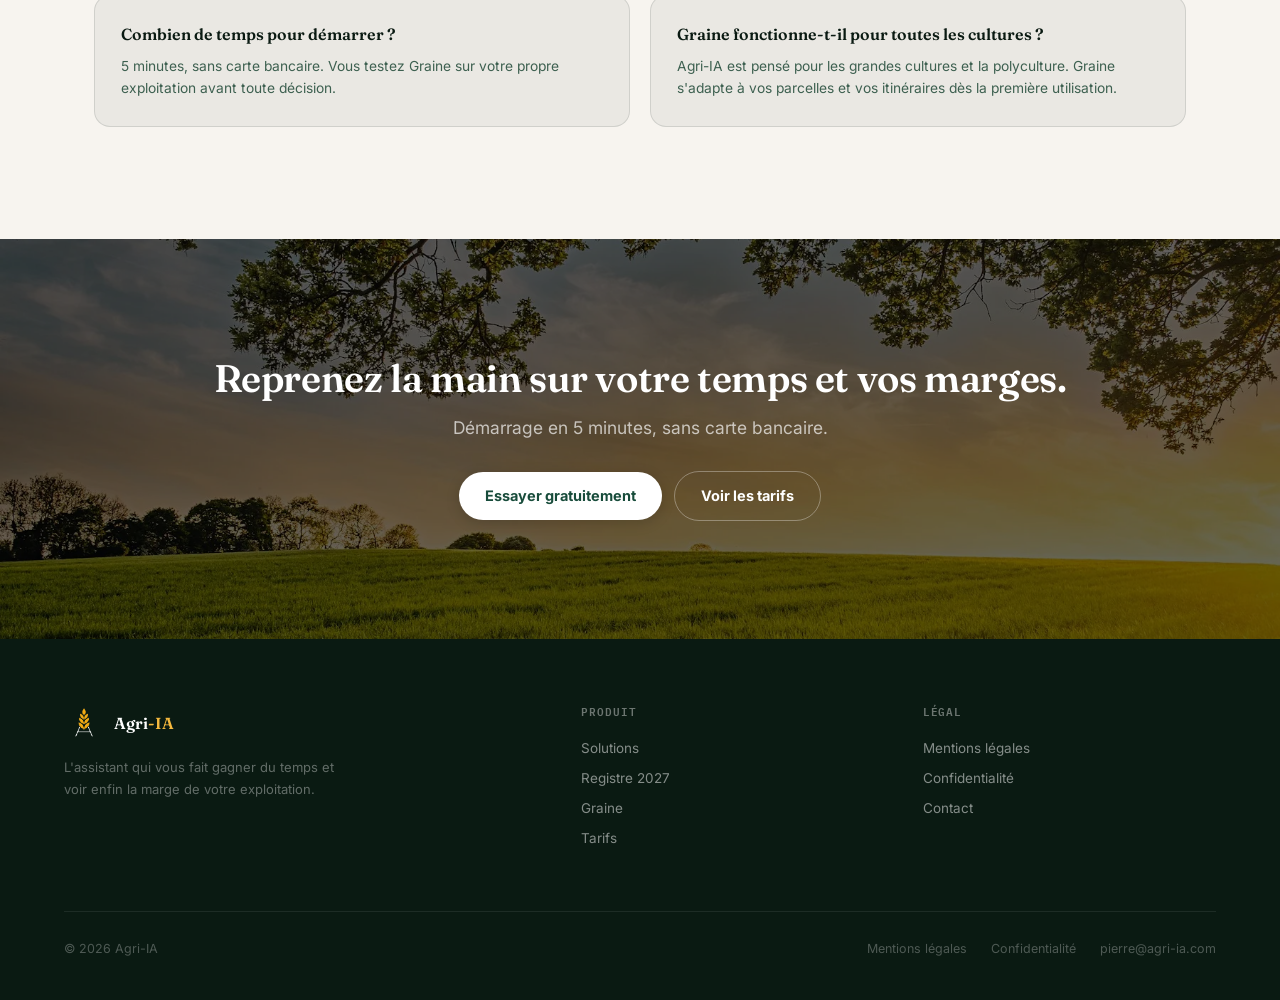
==== commit 0231c9ed: "Add files via upload Changement totale du site V2" ====
--- a/index.html
+++ b/index.html
@@ -3,22 +3,22 @@
 <head>
 <meta charset="UTF-8">
 <meta name="viewport" content="width=device-width, initial-scale=1.0">
-<title>Agri-IA : logiciel agricole, temps et marge visibles</title>
-<meta name="description" content="Rentabilité par parcelle, stock, factures, ventes, RH : Graine vous fait gagner du temps et voir enfin votre marge.">
+<title>Graine : l'assistant agricole qui centralise votre exploitation</title>
+<meta name="description" content="Assistant vocal, calcule votre marge par parcelle et vous accompagne dans votre quotidien. Essai gratuit, sans carte bancaire.">
 <meta name="robots" content="index, follow">
 <link rel="canonical" href="https://agri-ia.com/">
 <meta property="og:type" content="website">
 <meta property="og:site_name" content="Agri-IA">
 <meta property="og:locale" content="fr_FR">
-<meta property="og:title" content="Agri-IA : logiciel agricole, temps et marge visibles">
-<meta property="og:description" content="Rentabilité par parcelle, stock, factures, ventes, RH : Graine vous fait gagner du temps et voir enfin votre marge.">
+<meta property="og:title" content="Graine : l'assistant agricole qui centralise votre exploitation">
+<meta property="og:description" content="Assistant vocal, calcule votre marge par parcelle et vous accompagne dans votre quotidien. Essai gratuit, sans carte bancaire.">
 <meta property="og:url" content="https://agri-ia.com/">
 <meta property="og:image" content="https://agri-ia.com/home-agriculteur-telephone.webp">
 <meta property="og:image:width" content="1536">
 <meta property="og:image:height" content="1024">
 <meta name="twitter:card" content="summary_large_image">
-<meta name="twitter:title" content="Agri-IA : logiciel agricole, temps et marge visibles">
-<meta name="twitter:description" content="Rentabilité par parcelle, stock, factures, ventes, RH : Graine vous fait gagner du temps et voir enfin votre marge.">
+<meta name="twitter:title" content="Graine : l'assistant agricole qui centralise votre exploitation">
+<meta name="twitter:description" content="Assistant vocal, calcule votre marge par parcelle et vous accompagne dans votre quotidien. Essai gratuit, sans carte bancaire.">
 <meta name="twitter:image" content="https://agri-ia.com/home-agriculteur-telephone.webp">
 <script type="application/ld+json">{"@context": "https://schema.org", "@type": "Organization", "name": "Agri-IA", "url": "https://agri-ia.com/", "logo": "https://agri-ia.com/logo-agri-ia.png", "description": "Agri-IA centralise la gestion d'une exploitation agricole française : registre phytosanitaire, parcellaire, stock, RH et factures, avec un assistant vocal nomm\u00e9 Graine.", "email": "pierre@agri-ia.com"}</script>
 <script type="application/ld+json">{"@context": "https://schema.org", "@type": "BreadcrumbList", "itemListElement": [{"@type": "ListItem", "position": 1, "name": "Accueil", "item": "https://agri-ia.com/"}]}</script>
@@ -27,17 +27,19 @@
 <link rel="preconnect" href="https://fonts.googleapis.com">
 <link rel="preconnect" href="https://fonts.gstatic.com" crossorigin>
 <link href="https://fonts.googleapis.com/css2?family=Fraunces:opsz,wght@9..144,500;9..144,600;9..144,700&family=Inter:wght@400;500;600;700;800&family=IBM+Plex+Mono:wght@500;600&display=swap" rel="stylesheet">
-<!-- Google Analytics 4 : dépôt de cookies soumis au consentement (voir bannière RGPD) -->
+<!-- Google Tag Manager : dépôt de cookies soumis au consentement (voir bannière RGPD) -->
 <script>
 window.dataLayer = window.dataLayer || [];
 function gtag(){dataLayer.push(arguments);}
 gtag('consent', 'default', {'analytics_storage':'denied','ad_storage':'denied'});
 </script>
-<script async src="https://www.googletagmanager.com/gtag/js?id=G-XXXXXXXXXX"></script>
-<script>
-gtag('js', new Date());
-gtag('config', 'G-XXXXXXXXXX', {'anonymize_ip': true});
-</script>
+<!-- Google Tag Manager -->
+<script>(function(w,d,s,l,i){w[l]=w[l]||[];w[l].push({'gtm.start':
+new Date().getTime(),event:'gtm.js'});var f=d.getElementsByTagName(s)[0],
+j=d.createElement(s),dl=l!='dataLayer'?'&l='+l:'';j.async=true;j.src=
+'https://www.googletagmanager.com/gtm.js?id='+i+dl;f.parentNode.insertBefore(j,f);
+})(window,document,'script','dataLayer','GTM-NQP4MH62');</script>
+<!-- End Google Tag Manager -->
 <link rel="preload" as="image" href="home-agriculteur-telephone.webp" fetchpriority="high">
 <link rel="icon" type="image/png" href="logo-agri-ia.png">
 <link rel="stylesheet" href="theme.css">
@@ -811,6 +813,9 @@
 </style>
 </head>
 <body>
+<!-- Google Tag Manager (noscript) -->
+<noscript><iframe src="https://www.googletagmanager.com/ns.html?id=GTM-NQP4MH62" height="0" width="0" style="display:none;visibility:hidden"></iframe></noscript>
+<!-- End Google Tag Manager (noscript) -->
 <header class="gr-header" id="gr-header">
   <a href="index.html" class="gr-logo">
     <img src="logo-agri-ia.png" width="500" height="500" alt="Agri-IA">
--- a/theme.css
+++ b/theme.css
@@ -369,7 +369,7 @@
    ========================================================================= */
 @media(max-width:1100px){
   .gr-header{padding:0 20px;}
-  .gr-nav{display:none;}
+  .gr-nav{display:none!important;}
   .gr-grid-2,.gr-grid-3,.gr-grid-4,.gr-faq-grid{grid-template-columns:1fr;}
   .gr-footer-top{grid-template-columns:1fr 1fr;}
   .gr-field-row{grid-template-columns:1fr;}
@@ -413,6 +413,7 @@
 .gr-consent-refuse{background:transparent;color:#fff;border-color:rgba(255,255,255,.35);}
 @media(max-width:520px){
   .gr-consent{flex-direction:column;padding:20px;}
+  .gr-consent-text{flex-basis:auto;}
   .gr-consent-actions{width:100%;}
   .gr-consent-actions button{flex:1;}
 }
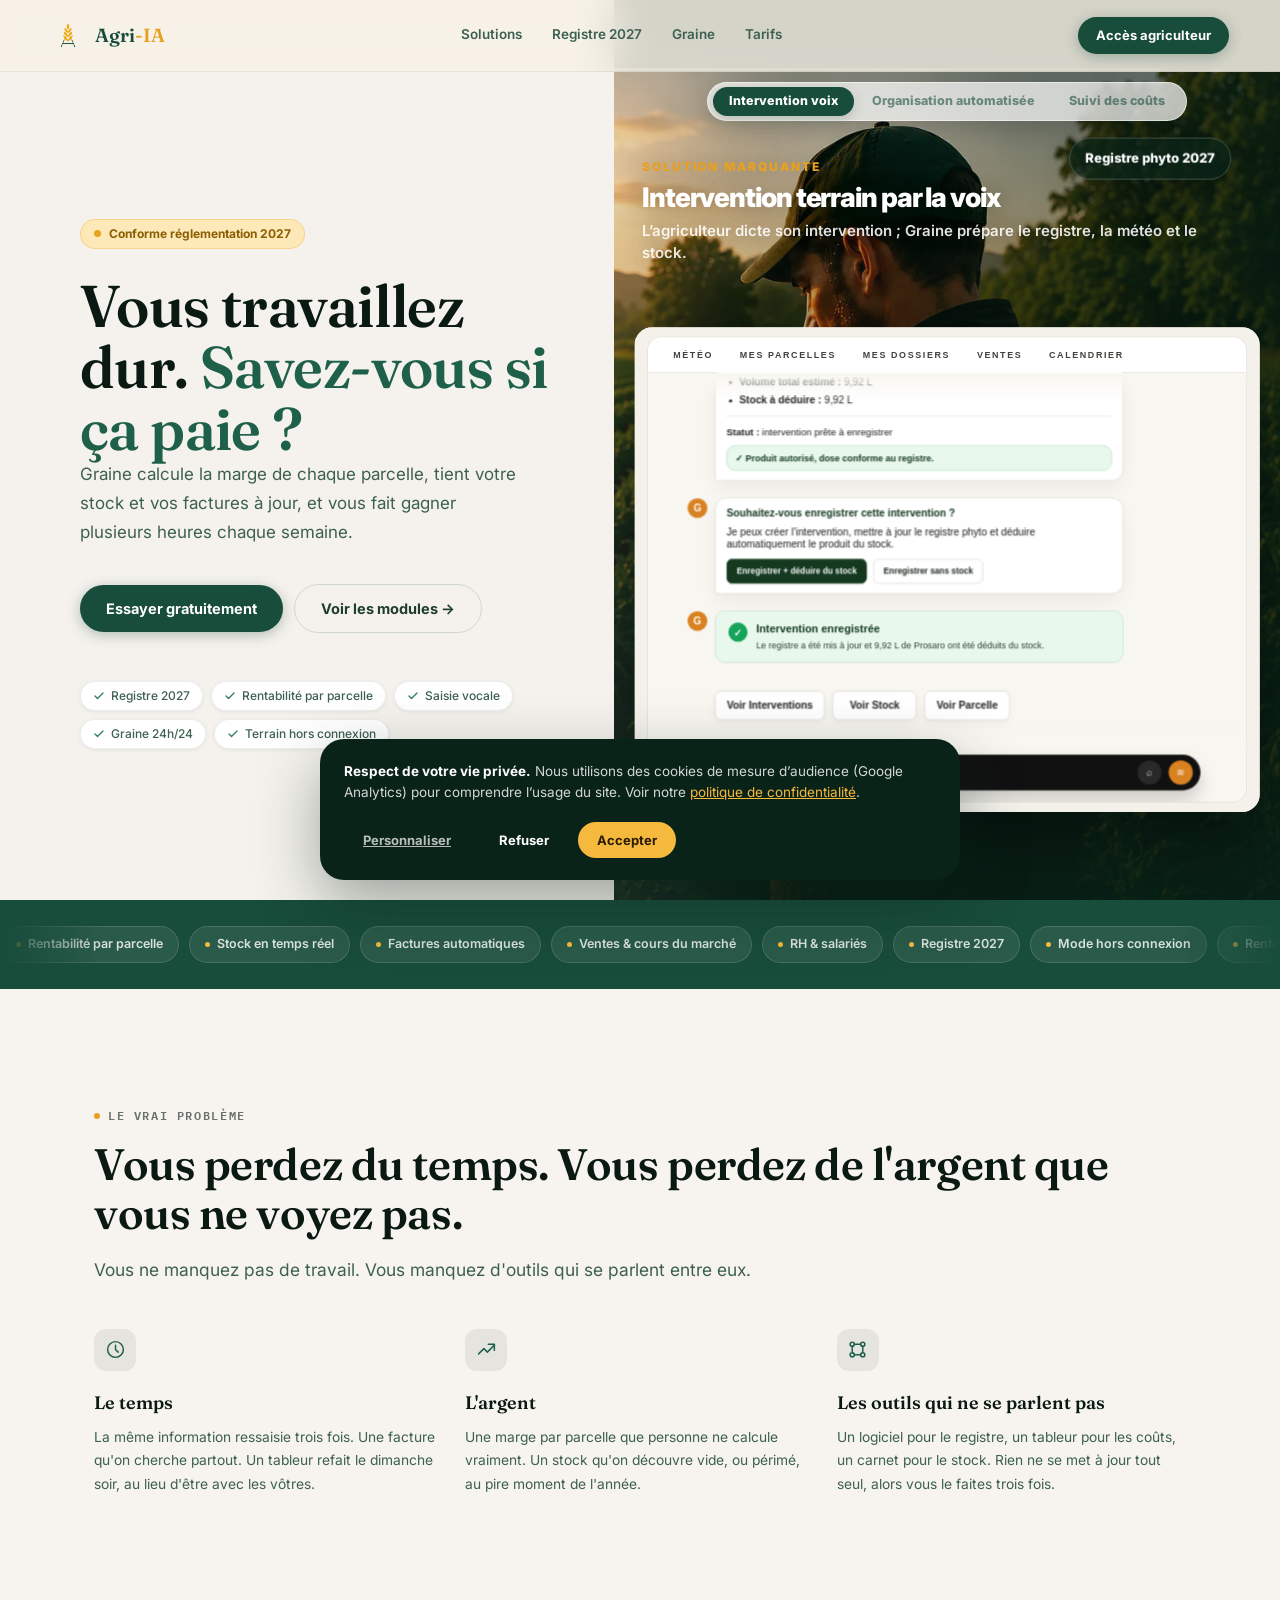
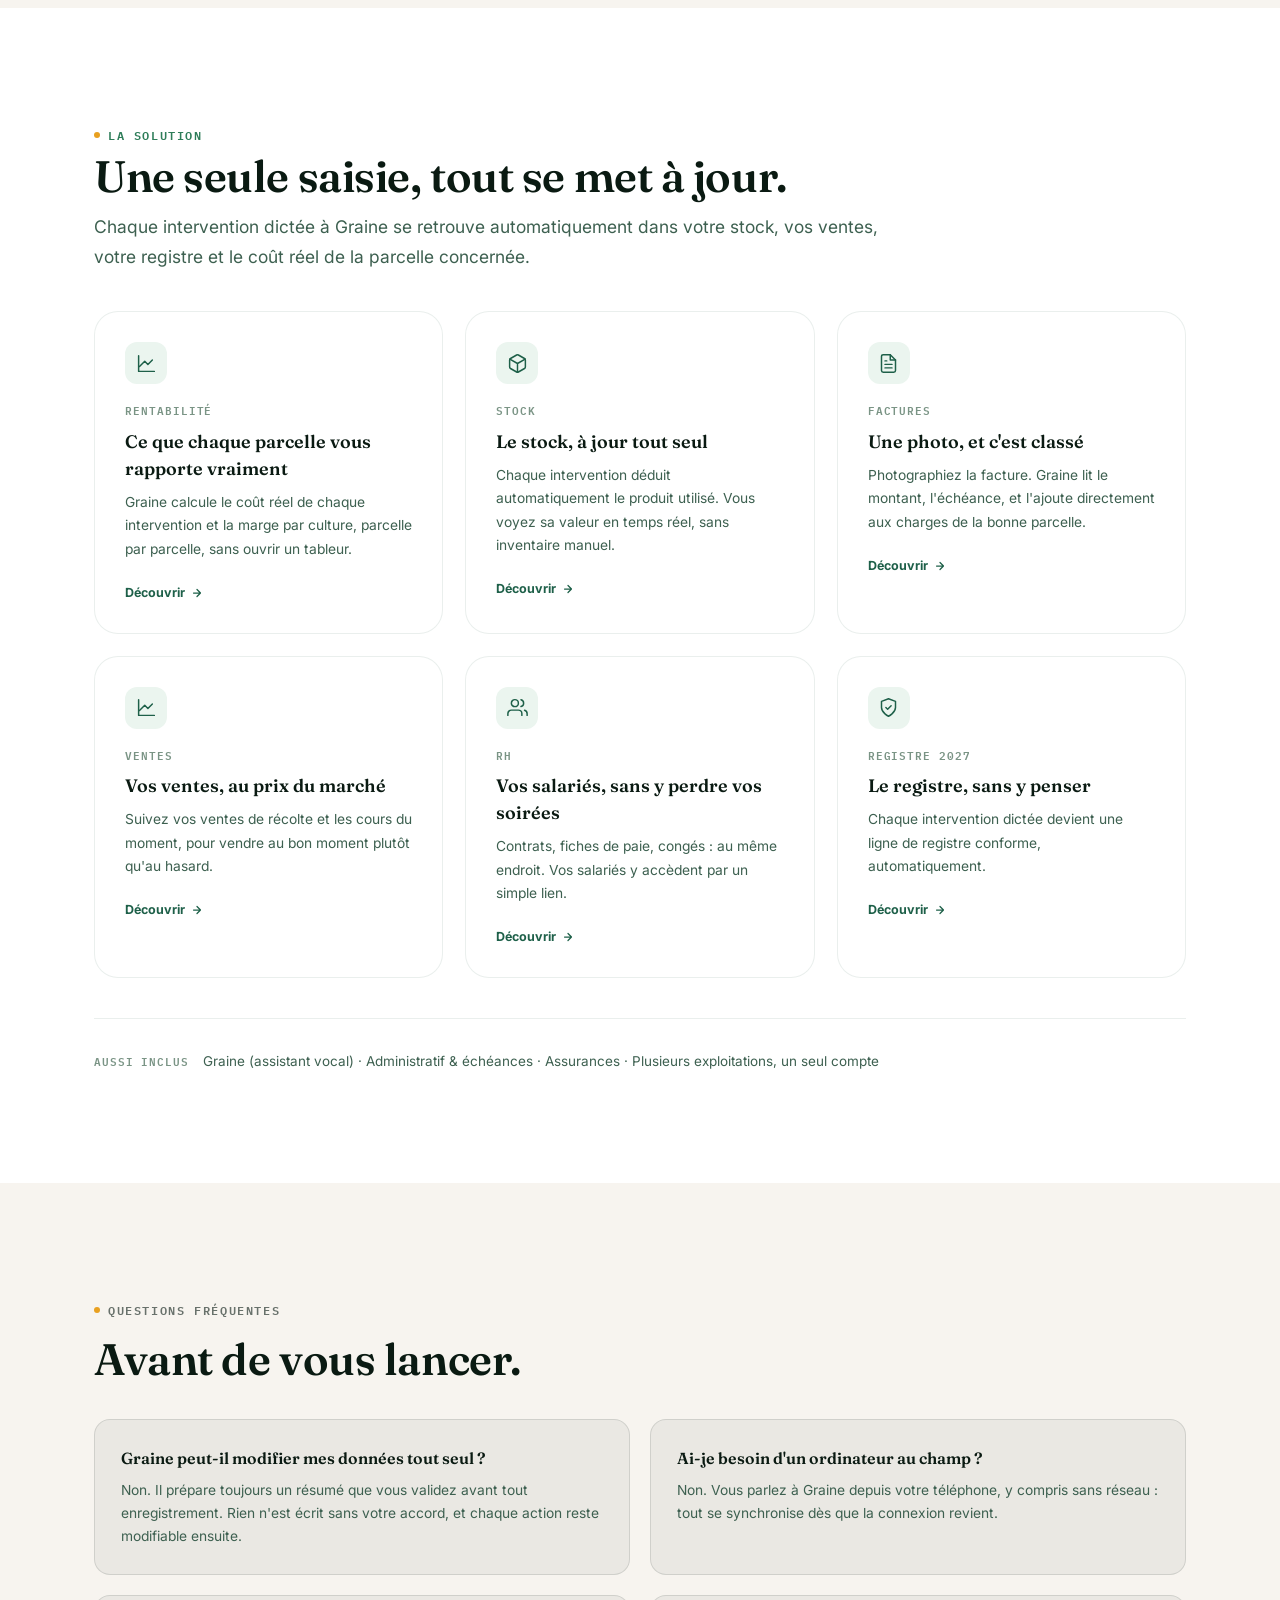
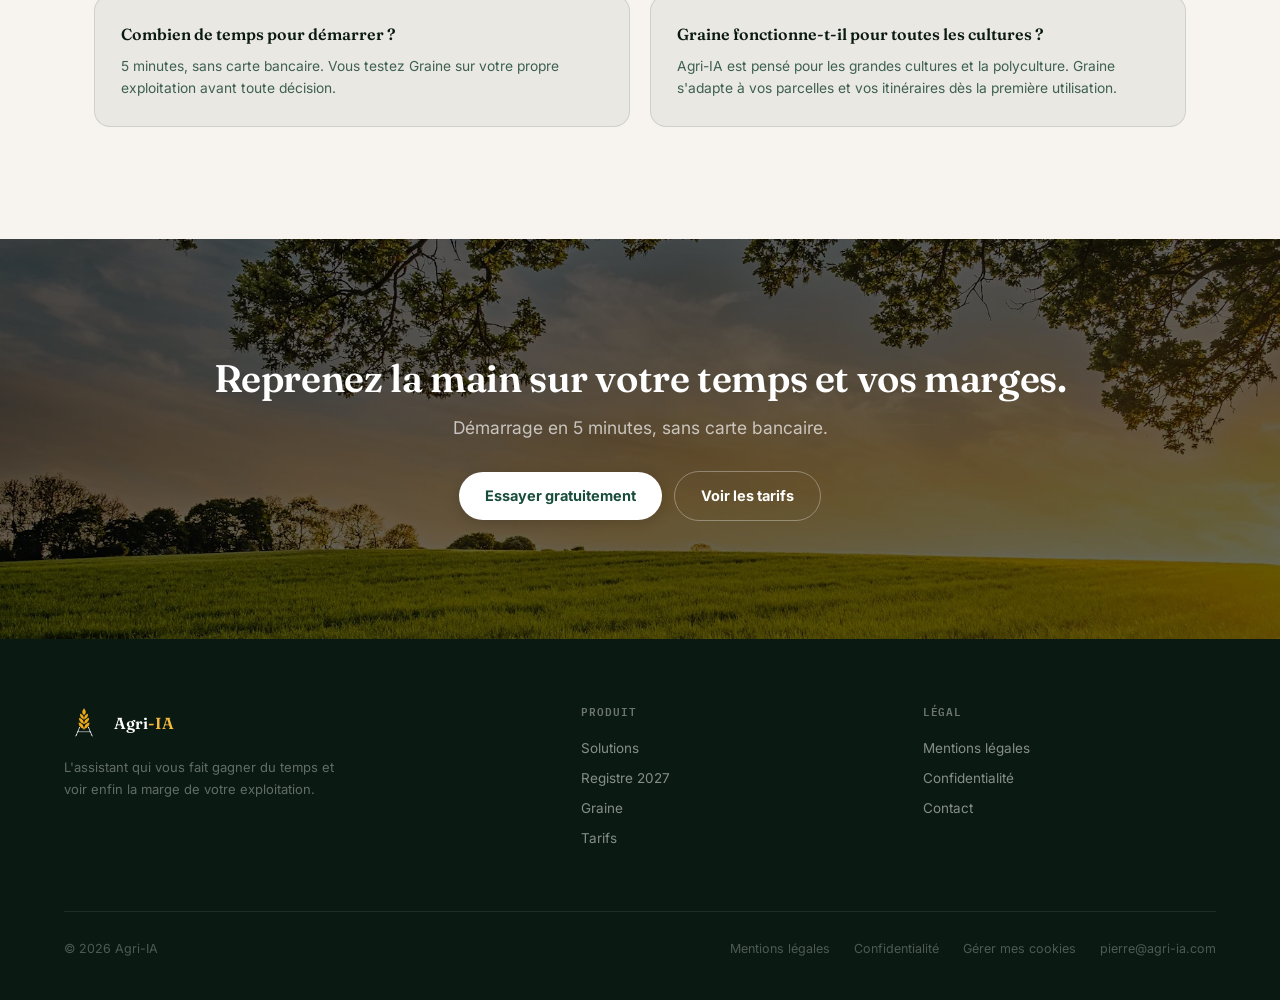
==== commit e70caa4c: "Add files via upload Ajout RGPD" ====
--- a/index.html
+++ b/index.html
@@ -1495,6 +1495,7 @@
     <div class="gr-footer-links">
       <a href="mentions-legales.html">Mentions légales</a>
       <a href="confidentialite.html">Confidentialité</a>
+      <a href="#" onclick="grConsentOpen();return false;">Gérer mes cookies</a>
       <a href="mailto:pierre@agri-ia.com?subject=Demande%20d%27information%20Agri-IA">pierre@agri-ia.com</a>
     </div>
   </div>
@@ -1517,6 +1518,11 @@
   const fills = tabs.map(t=>t.querySelector('.story-fill'));
   let timer=null, raf=null, running=false, current=0, startedAt=0, currentDuration=0;
 
+  const originalSrcdocs = new WeakMap();
+  document.querySelectorAll('.demo-frame-wrap iframe.demo-frame').forEach(frame=>{
+    originalSrcdocs.set(frame, frame.getAttribute('srcdoc'));
+  });
+
   function fitFrames(){
     document.querySelectorAll('.demo-frame-wrap').forEach(wrap=>{
       const frame = wrap.querySelector('.demo-frame');
@@ -1530,9 +1536,10 @@
   function resetIframe(slide){
     const frame = slide.querySelector('iframe.demo-frame');
     if(!frame) return;
-    const currentSrc = frame.getAttribute('srcdoc');
+    const original = originalSrcdocs.get(frame);
+    if(!original) return;
     frame.removeAttribute('srcdoc');
-    requestAnimationFrame(()=>frame.setAttribute('srcdoc', currentSrc));
+    requestAnimationFrame(()=>frame.setAttribute('srcdoc', original));
   }
 
   function updateTabs(activeTab, progress){
@@ -1644,20 +1651,48 @@
 <div class="gr-consent" id="gr-consent">
   <div class="gr-consent-text"><strong>Respect de votre vie privée.</strong> Nous utilisons des cookies de mesure d’audience (Google Analytics) pour comprendre l’usage du site. Voir notre <a href="confidentialite.html">politique de confidentialité</a>.</div>
   <div class="gr-consent-actions">
+    <button class="gr-consent-link" onclick="grConsentToggleDetail()">Personnaliser</button>
     <button class="gr-consent-refuse" onclick="grConsent(false)">Refuser</button>
     <button class="gr-consent-accept" onclick="grConsent(true)">Accepter</button>
+  </div>
+  <div class="gr-consent-detail" id="gr-consent-detail">
+    <div class="gr-consent-row">
+      <div class="gr-consent-row-text"><strong>Cookies strictement nécessaires</strong><span>Mémorisation de votre choix de consentement. Toujours actifs.</span></div>
+      <label class="gr-toggle"><input type="checkbox" checked disabled><span class="gr-toggle-slider"></span></label>
+    </div>
+    <div class="gr-consent-row">
+      <div class="gr-consent-row-text"><strong>Mesure d'audience (Google Analytics)</strong><span>Nous aide à comprendre la fréquentation du site.</span></div>
+      <label class="gr-toggle"><input type="checkbox" id="gr-consent-analytics"><span class="gr-toggle-slider"></span></label>
+    </div>
+    <div class="gr-consent-actions gr-consent-save">
+      <button class="gr-consent-accept" onclick="grConsentSave()">Enregistrer mes choix</button>
+    </div>
   </div>
 </div>
 <script>
 (function(){
   var saved=localStorage.getItem('gr_consent');
-  if(saved==='granted'){gtag('consent','update',{'analytics_storage':'granted'});}
+  var toggle=document.getElementById('gr-consent-analytics');
+  if(saved==='granted'){gtag('consent','update',{'analytics_storage':'granted'});if(toggle)toggle.checked=true;}
   else if(!saved){document.getElementById('gr-consent').classList.add('is-visible');}
 })();
+function grConsentToggleDetail(){
+  document.getElementById('gr-consent-detail').classList.toggle('is-open');
+}
 function grConsent(granted){
   localStorage.setItem('gr_consent', granted?'granted':'denied');
-  if(granted){gtag('consent','update',{'analytics_storage':'granted'});}
+  gtag('consent','update',{'analytics_storage':granted?'granted':'denied'});
   document.getElementById('gr-consent').classList.remove('is-visible');
+  document.getElementById('gr-consent-detail').classList.remove('is-open');
+}
+function grConsentSave(){
+  grConsent(document.getElementById('gr-consent-analytics').checked);
+}
+function grConsentOpen(){
+  var saved=localStorage.getItem('gr_consent');
+  var toggle=document.getElementById('gr-consent-analytics');
+  if(toggle) toggle.checked=(saved==='granted');
+  document.getElementById('gr-consent').classList.add('is-visible');
 }
 </script>
 </body>
--- a/theme.css
+++ b/theme.css
@@ -411,9 +411,25 @@
 }
 .gr-consent-accept{background:var(--gold2);color:#2A1B00;}
 .gr-consent-refuse{background:transparent;color:#fff;border-color:rgba(255,255,255,.35);}
+.gr-consent-link{background:none;border:none;color:rgba(255,255,255,.7);text-decoration:underline;font-size:12.5px;font-weight:600;cursor:pointer;padding:9px 4px;font-family:var(--font-body);}
+.gr-consent-link:hover{color:#fff;}
+.gr-consent-detail{display:none;width:100%;margin-top:4px;padding-top:16px;border-top:1px solid rgba(255,255,255,.14);}
+.gr-consent-detail.is-open{display:block;}
+.gr-consent-row{display:flex;align-items:center;justify-content:space-between;gap:16px;padding:9px 0;}
+.gr-consent-row-text strong{display:block;font-size:13px;color:#fff;}
+.gr-consent-row-text span{font-size:12px;color:rgba(255,255,255,.6);}
+.gr-toggle{position:relative;display:inline-block;width:40px;height:22px;flex-shrink:0;}
+.gr-toggle input{opacity:0;width:0;height:0;position:absolute;}
+.gr-toggle-slider{position:absolute;inset:0;background:rgba(255,255,255,.25);border-radius:100px;cursor:pointer;transition:background .2s;}
+.gr-toggle-slider::before{content:'';position:absolute;width:16px;height:16px;left:3px;top:3px;background:#fff;border-radius:50%;transition:transform .2s;}
+.gr-toggle input:checked+.gr-toggle-slider{background:var(--gold2);}
+.gr-toggle input:checked+.gr-toggle-slider::before{transform:translateX(18px);}
+.gr-toggle input:disabled+.gr-toggle-slider{opacity:.5;cursor:not-allowed;}
+.gr-consent-save{margin-top:14px;}
 @media(max-width:520px){
   .gr-consent{flex-direction:column;padding:20px;}
   .gr-consent-text{flex-basis:auto;}
   .gr-consent-actions{width:100%;}
   .gr-consent-actions button{flex:1;}
-}
+  .gr-consent-link{flex:none;width:100%;text-align:center;order:3;}
+}
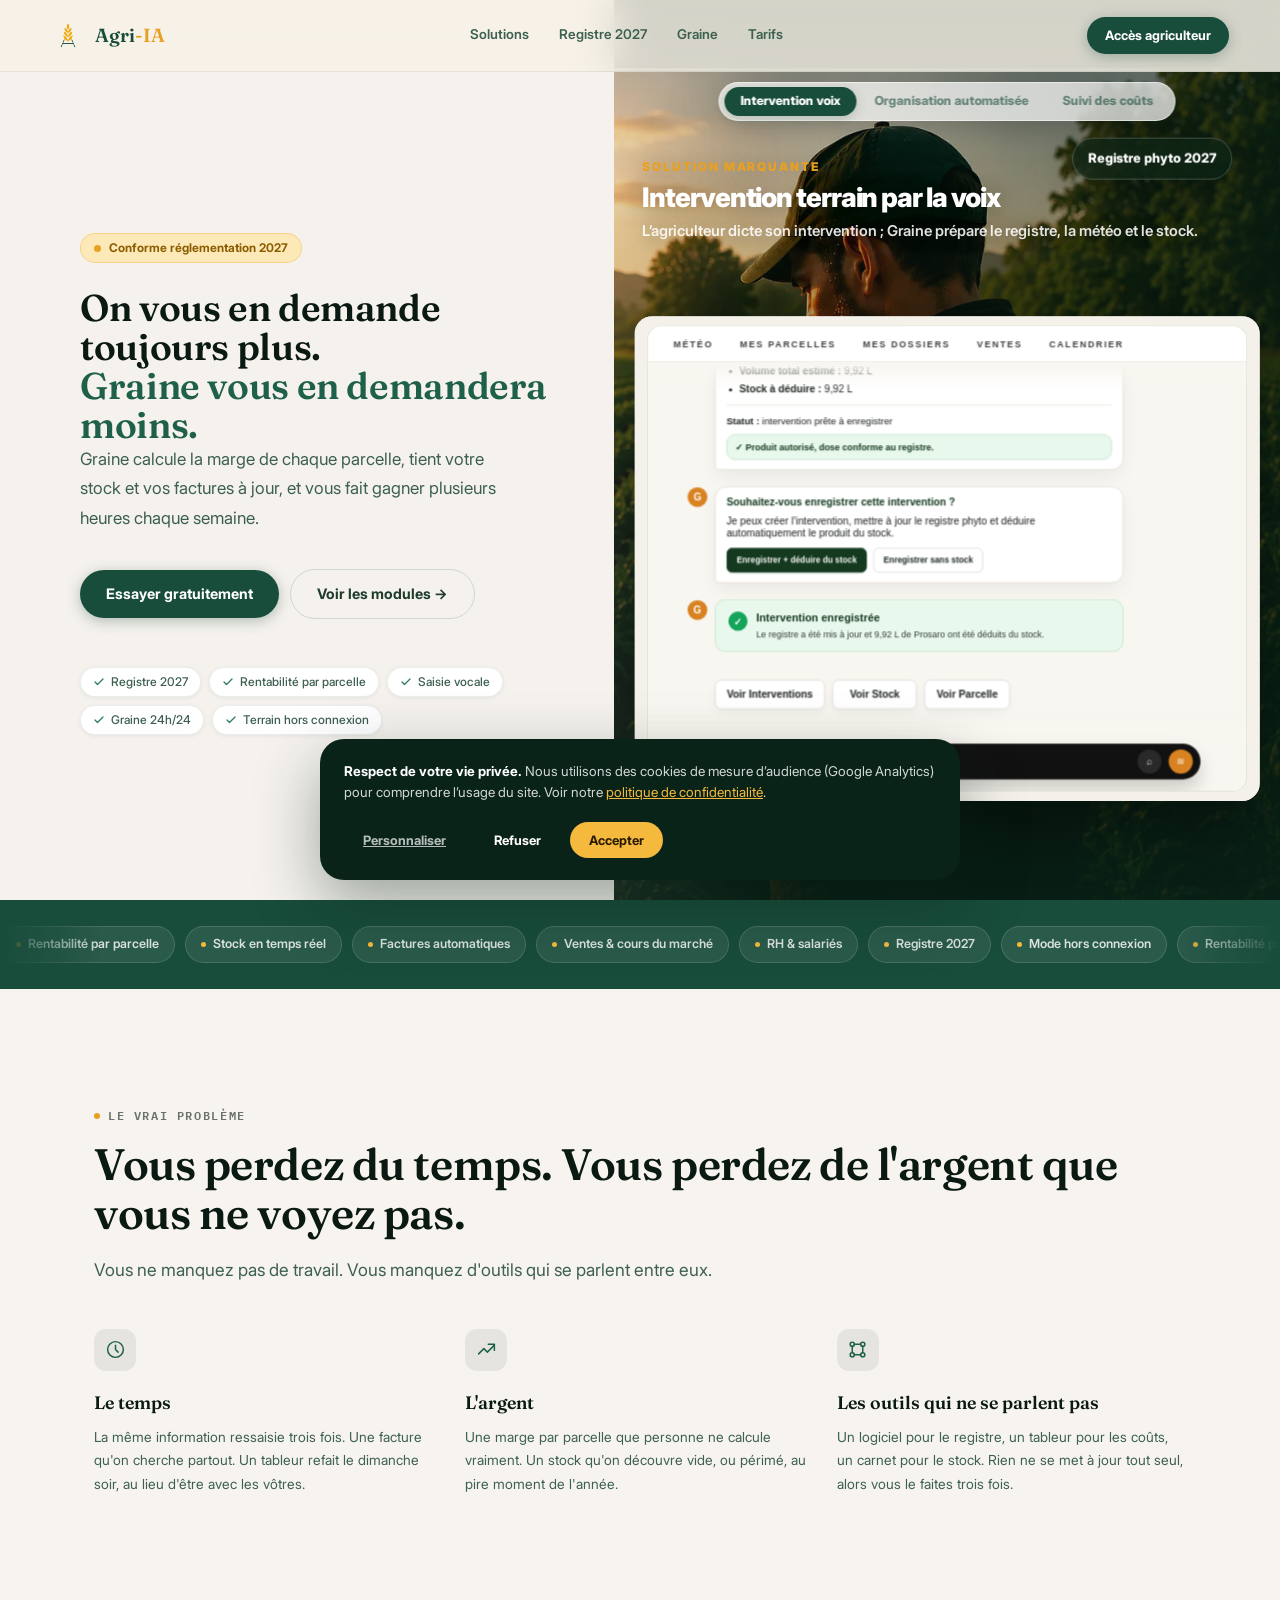
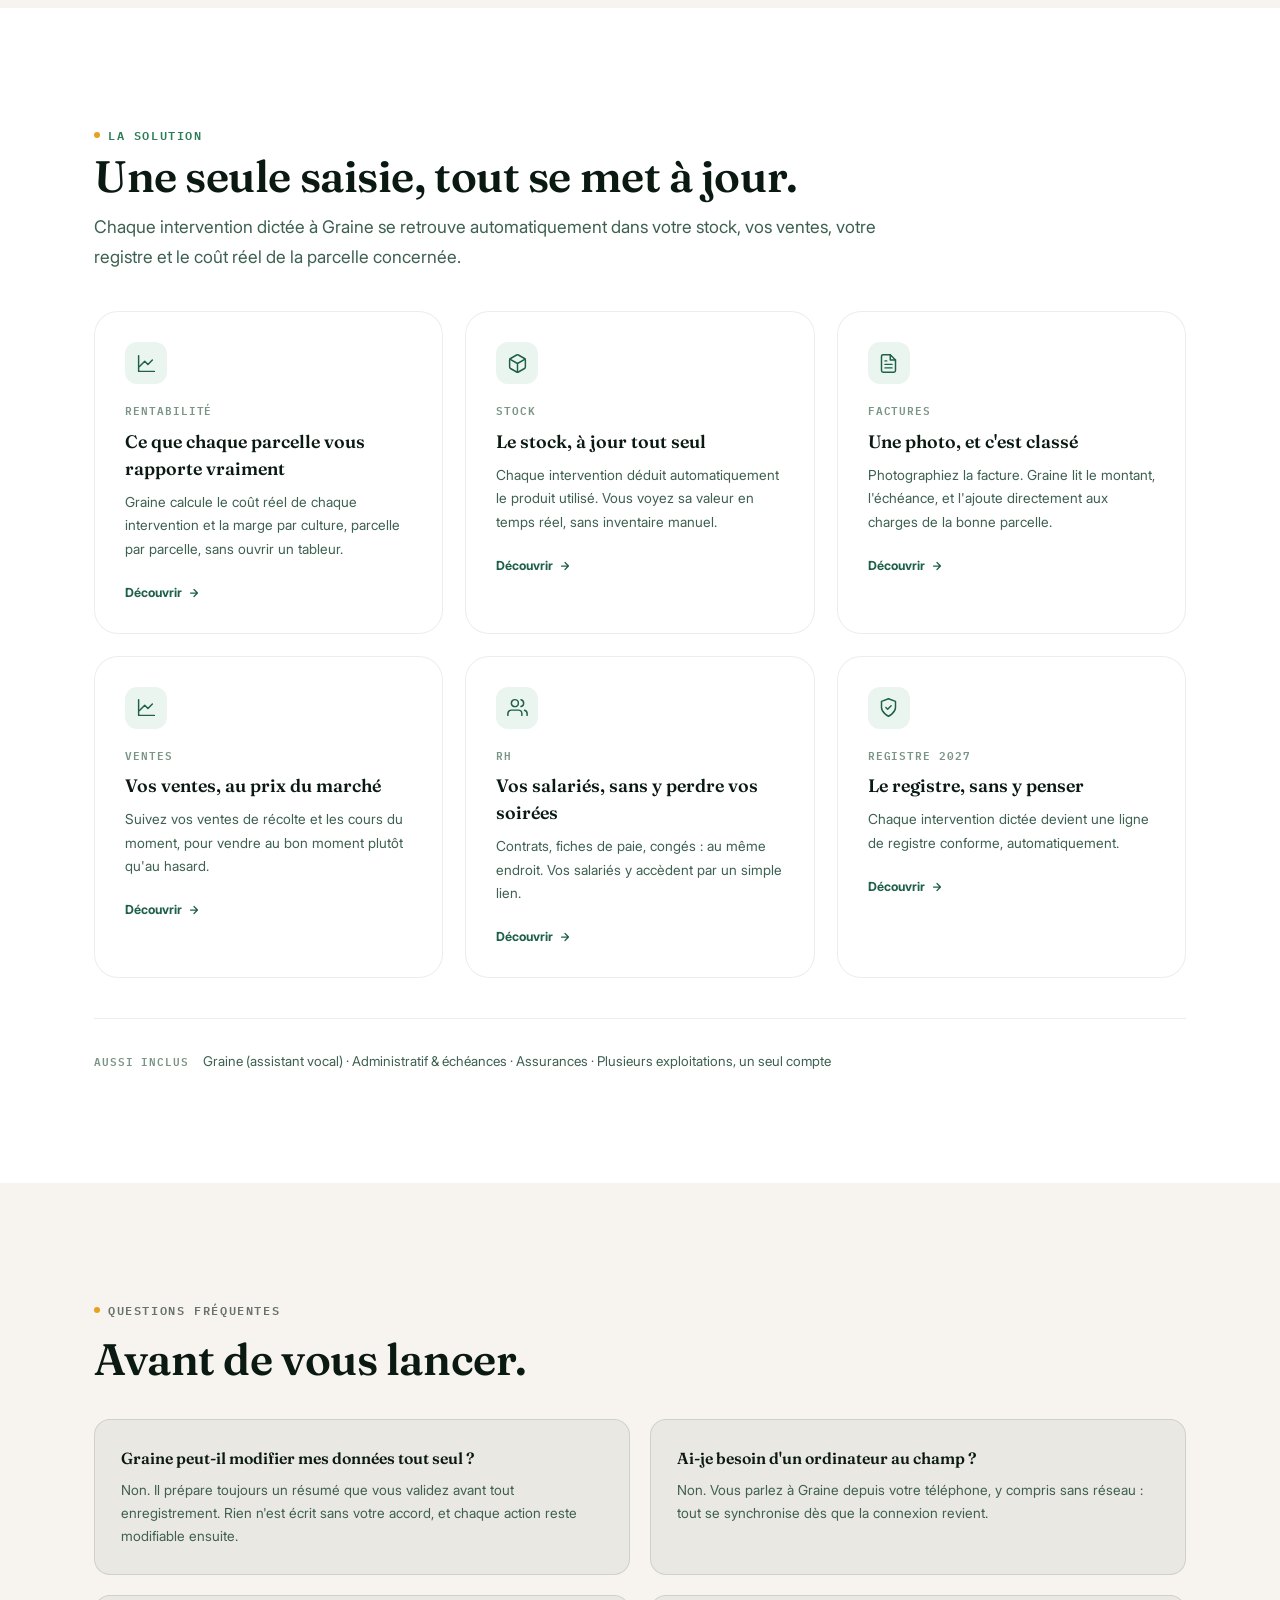
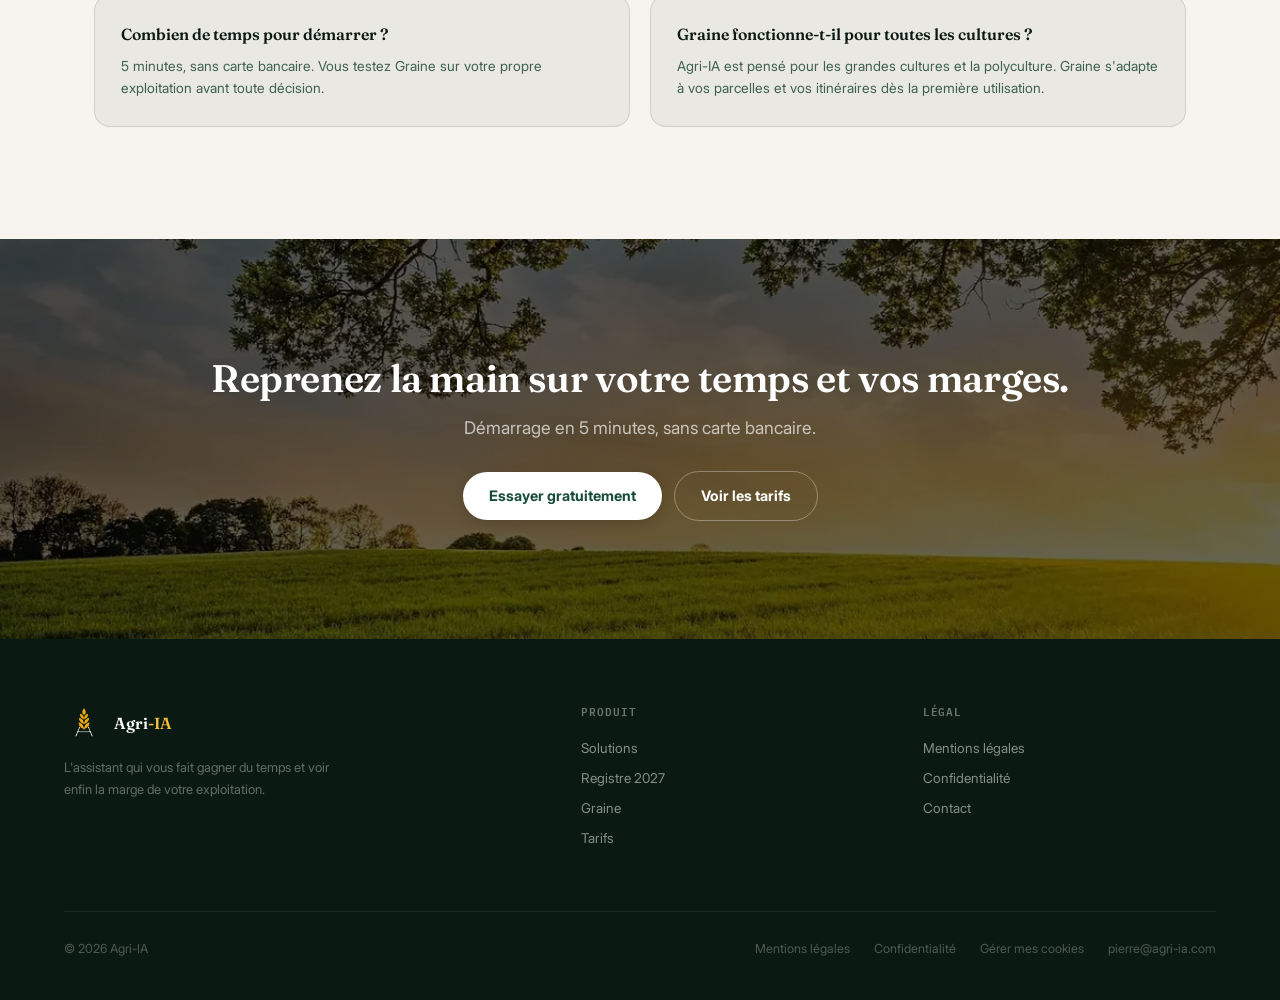
==== commit 0b8055f8: "Add files via upload Changement phrase d'accroche" ====
--- a/index.html
+++ b/index.html
@@ -21,12 +21,13 @@
 <meta name="twitter:description" content="Assistant vocal, calcule votre marge par parcelle et vous accompagne dans votre quotidien. Essai gratuit, sans carte bancaire.">
 <meta name="twitter:image" content="https://agri-ia.com/home-agriculteur-telephone.webp">
 <script type="application/ld+json">{"@context": "https://schema.org", "@type": "Organization", "name": "Agri-IA", "url": "https://agri-ia.com/", "logo": "https://agri-ia.com/logo-agri-ia.png", "description": "Agri-IA centralise la gestion d'une exploitation agricole française : registre phytosanitaire, parcellaire, stock, RH et factures, avec un assistant vocal nomm\u00e9 Graine.", "email": "pierre@agri-ia.com"}</script>
+<script type="application/ld+json">{"@context": "https://schema.org", "@type": "WebSite", "name": "Agri-IA", "url": "https://agri-ia.com/"}</script>
 <script type="application/ld+json">{"@context": "https://schema.org", "@type": "BreadcrumbList", "itemListElement": [{"@type": "ListItem", "position": 1, "name": "Accueil", "item": "https://agri-ia.com/"}]}</script>
 <script type="application/ld+json">{"@context": "https://schema.org", "@type": "SoftwareApplication", "name": "Agri-IA", "applicationCategory": "BusinessApplication", "operatingSystem": "Web", "url": "https://agri-ia.com/", "description": "Plateforme de gestion d'exploitation agricole avec assistant vocal Graine : rentabilité par parcelle, stock, factures, ventes, RH et registre phytosanitaire."}</script>
 <script type="application/ld+json">{"@context": "https://schema.org", "@type": "FAQPage", "mainEntity": [{"@type": "Question", "name": "Graine peut-il modifier mes données tout seul ?", "acceptedAnswer": {"@type": "Answer", "text": "Non. Graine prépare toujours un résumé que vous validez avant tout enregistrement. Rien n'est écrit sans votre accord, et chaque action reste modifiable ensuite."}}, {"@type": "Question", "name": "Ai-je besoin d'un ordinateur au champ ?", "acceptedAnswer": {"@type": "Answer", "text": "Non. Vous parlez à Graine depuis votre téléphone, y compris sans réseau : tout se synchronise dès que la connexion revient."}}, {"@type": "Question", "name": "Combien de temps pour démarrer ?", "acceptedAnswer": {"@type": "Answer", "text": "5 minutes, sans carte bancaire. Vous testez Graine sur votre propre exploitation avant toute décision."}}, {"@type": "Question", "name": "Graine fonctionne-t-il pour toutes les cultures ?", "acceptedAnswer": {"@type": "Answer", "text": "Agri-IA est pensé pour les grandes cultures et la polyculture. Graine s'adapte à vos parcelles et vos itinéraires dès la première utilisation."}}]}</script>
 <link rel="preconnect" href="https://fonts.googleapis.com">
 <link rel="preconnect" href="https://fonts.gstatic.com" crossorigin>
-<link href="https://fonts.googleapis.com/css2?family=Fraunces:opsz,wght@9..144,500;9..144,600;9..144,700&family=Inter:wght@400;500;600;700;800&family=IBM+Plex+Mono:wght@500;600&display=swap" rel="stylesheet">
+<link href="https://fonts.googleapis.com/css2?family=Fraunces:WONK,opsz,wght@0,9..144,500;0,9..144,600;0,9..144,700&family=Inter:wght@400;500;600;700;800&family=IBM+Plex+Mono:wght@500;600&display=swap" rel="stylesheet">
 <!-- Google Tag Manager : dépôt de cookies soumis au consentement (voir bannière RGPD) -->
 <script>
 window.dataLayer = window.dataLayer || [];
@@ -41,7 +42,11 @@
 })(window,document,'script','dataLayer','GTM-NQP4MH62');</script>
 <!-- End Google Tag Manager -->
 <link rel="preload" as="image" href="home-agriculteur-telephone.webp" fetchpriority="high">
-<link rel="icon" type="image/png" href="logo-agri-ia.png">
+<link rel="icon" type="image/png" sizes="32x32" href="favicon-32x32.png">
+<link rel="icon" type="image/png" sizes="16x16" href="favicon-16x16.png">
+<link rel="apple-touch-icon" href="apple-touch-icon.png">
+<link rel="manifest" href="site.webmanifest">
+<meta name="theme-color" content="#184C3B">
 <link rel="stylesheet" href="theme.css">
 <style>/* === HERO ENGINE (démo interactive), conservé à l'identique === */
 
@@ -841,7 +846,7 @@
 <section class="hero">
   <div class="hero-l">
     <div class="hero-eyebrow gr-in gr-in--d1"><div class="hero-eyebrow-dot"></div>Conforme réglementation 2027</div>
-    <h1 class="gr-h1 gr-in gr-in--d2">Vous travaillez dur. <em>Savez-vous si ça paie&nbsp;?</em></h1>
+    <h1 class="gr-h1 gr-in gr-in--d2" style="font-size:clamp(1.55rem,2.9vw,2.5rem);">On vous en demande toujours plus.<br><em>Graine vous en demandera moins.</em></h1>
     <p class="hero-sub gr-in gr-in--d3">Graine calcule la marge de chaque parcelle, tient votre stock et vos factures à jour, et vous fait gagner plusieurs heures chaque semaine.</p>
     <div class="hero-ctas gr-in gr-in--d4">
       <a href="https://login.agri-ia.com/login" class="gr-btn gr-btn--primary" target="_blank" rel="noopener">Essayer gratuitement</a>
@@ -1458,7 +1463,7 @@
 </section>
 
 <div class="gr-cta-photo">
-  <img src="vue-aerienne-champs.webp" width="1800" height="1200" alt="Vue aérienne de champs cultivés" loading="lazy">
+  <img src="vue-aerienne-champs.webp" width="1200" height="800" alt="Vue aérienne de champs cultivés" loading="lazy">
   <div class="gr-cta-photo-ov">
     <h2 class="gr-h2">Reprenez la main sur votre temps et vos marges.</h2>
     <p class="gr-lead">Démarrage en 5 minutes, sans carte bancaire.</p>
--- a/theme.css
+++ b/theme.css
@@ -38,6 +38,8 @@
 }
 
 html{scroll-behavior:smooth;}
+/* Désactive l'axe "WONK" de Fraunces (police variable) : c'est ce réglage qui active les lettres excentriques (f, j...) plutôt que les formes standard. */
+*{font-optical-sizing:none;font-variation-settings:"opsz" 28,"WONK" 0;}
 body{
   font-family:var(--font-body);
   background:var(--beige);
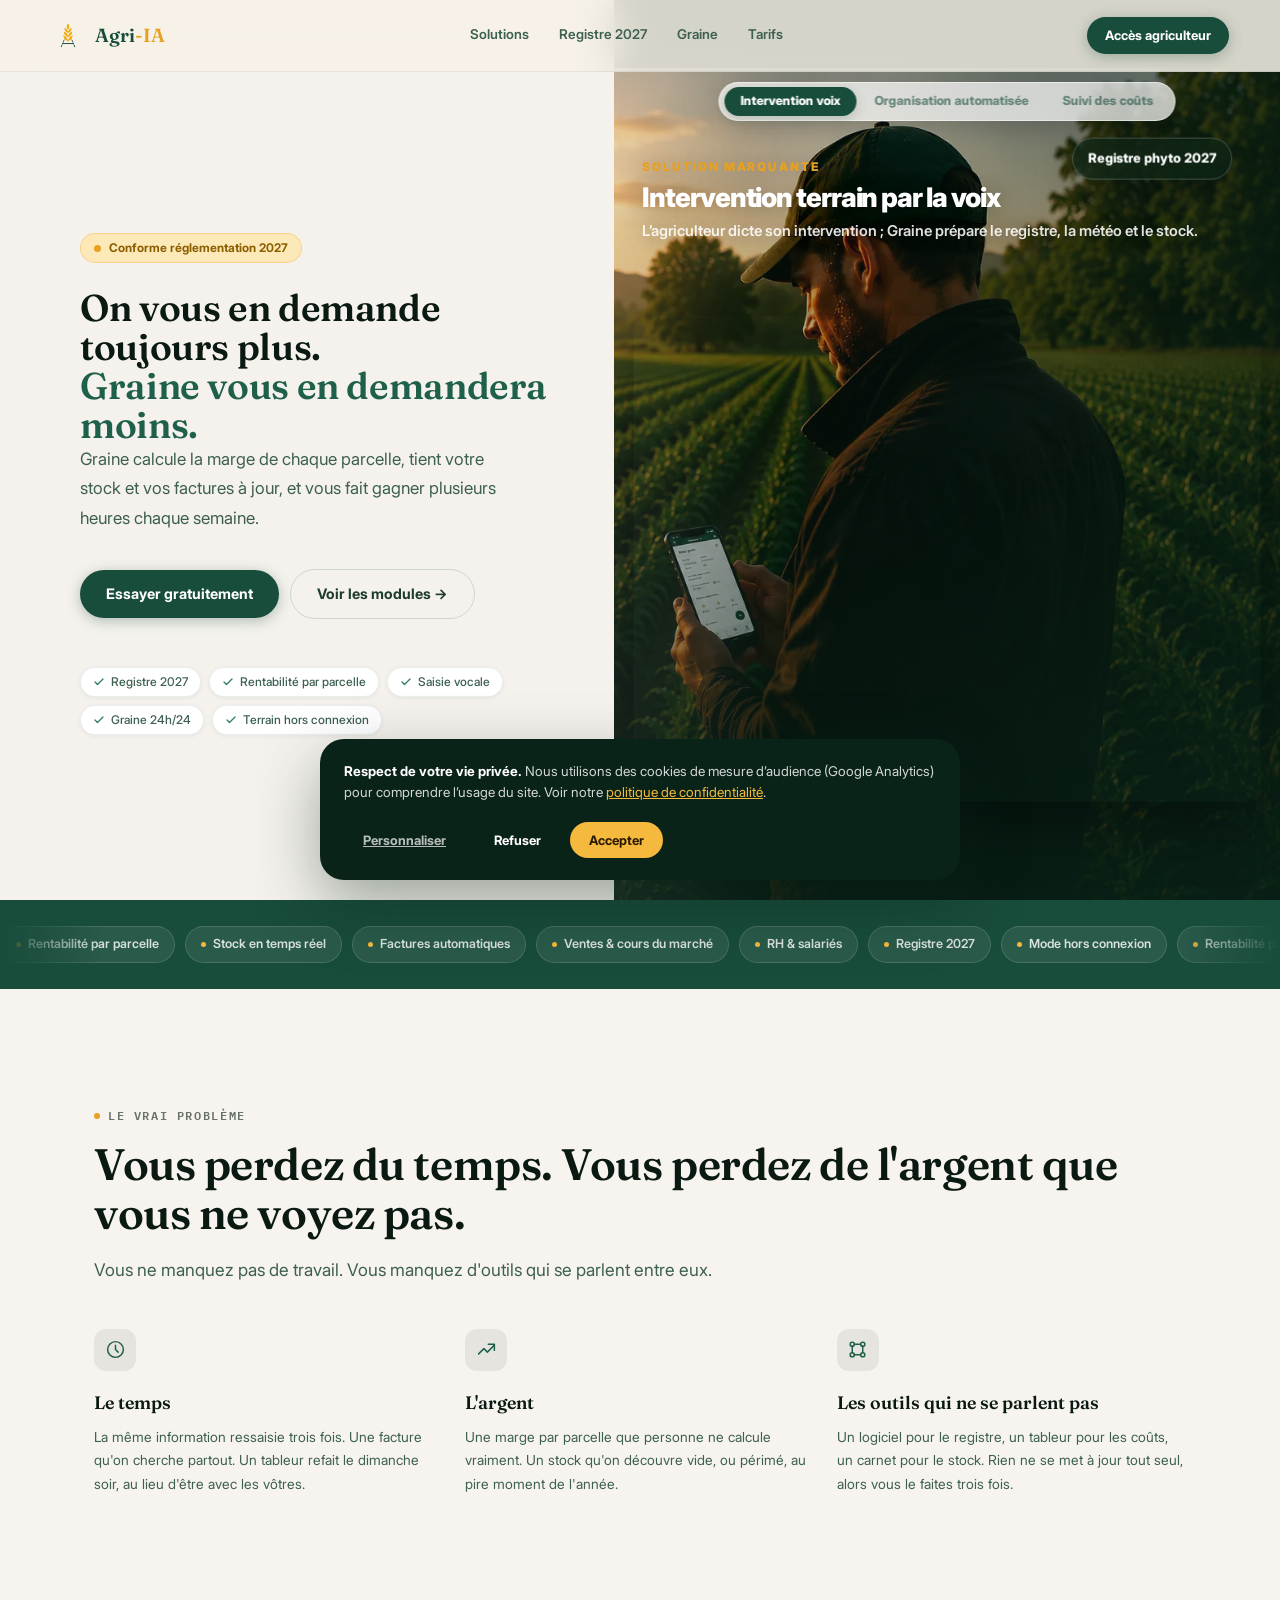
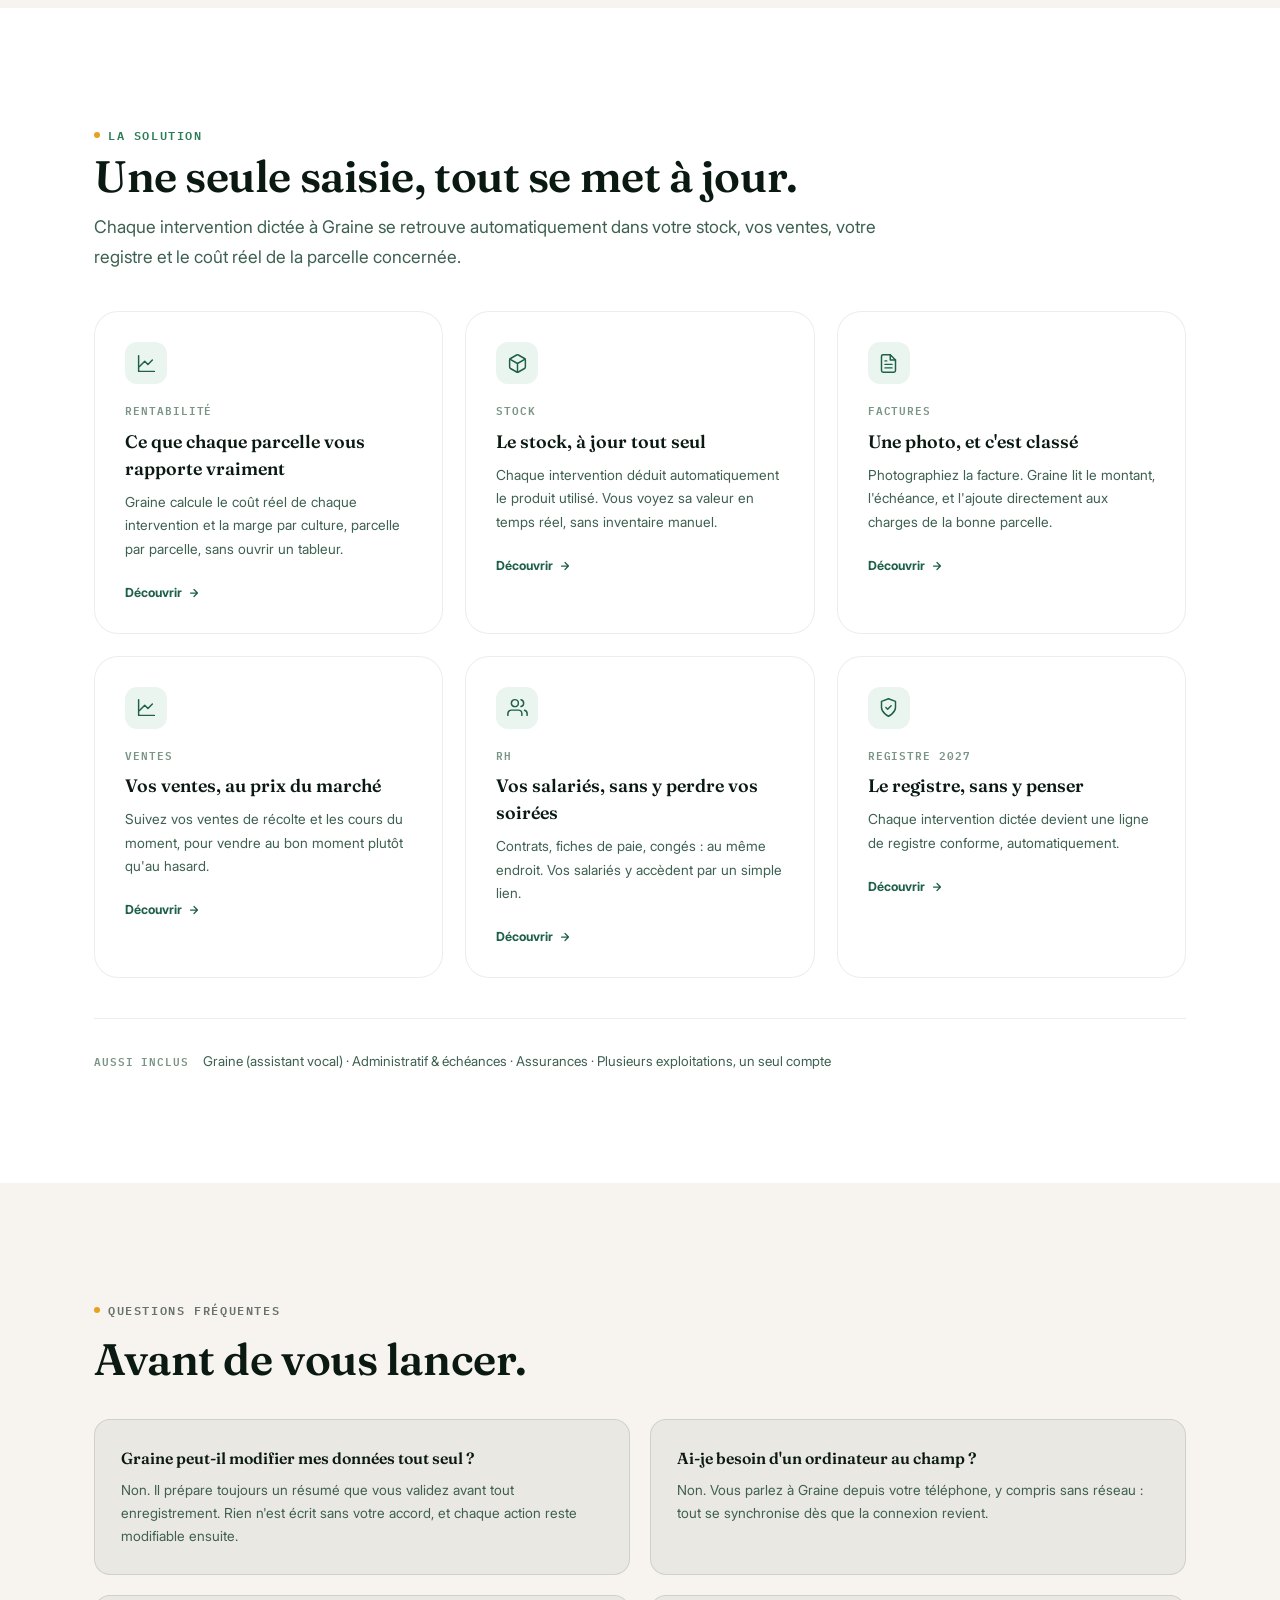
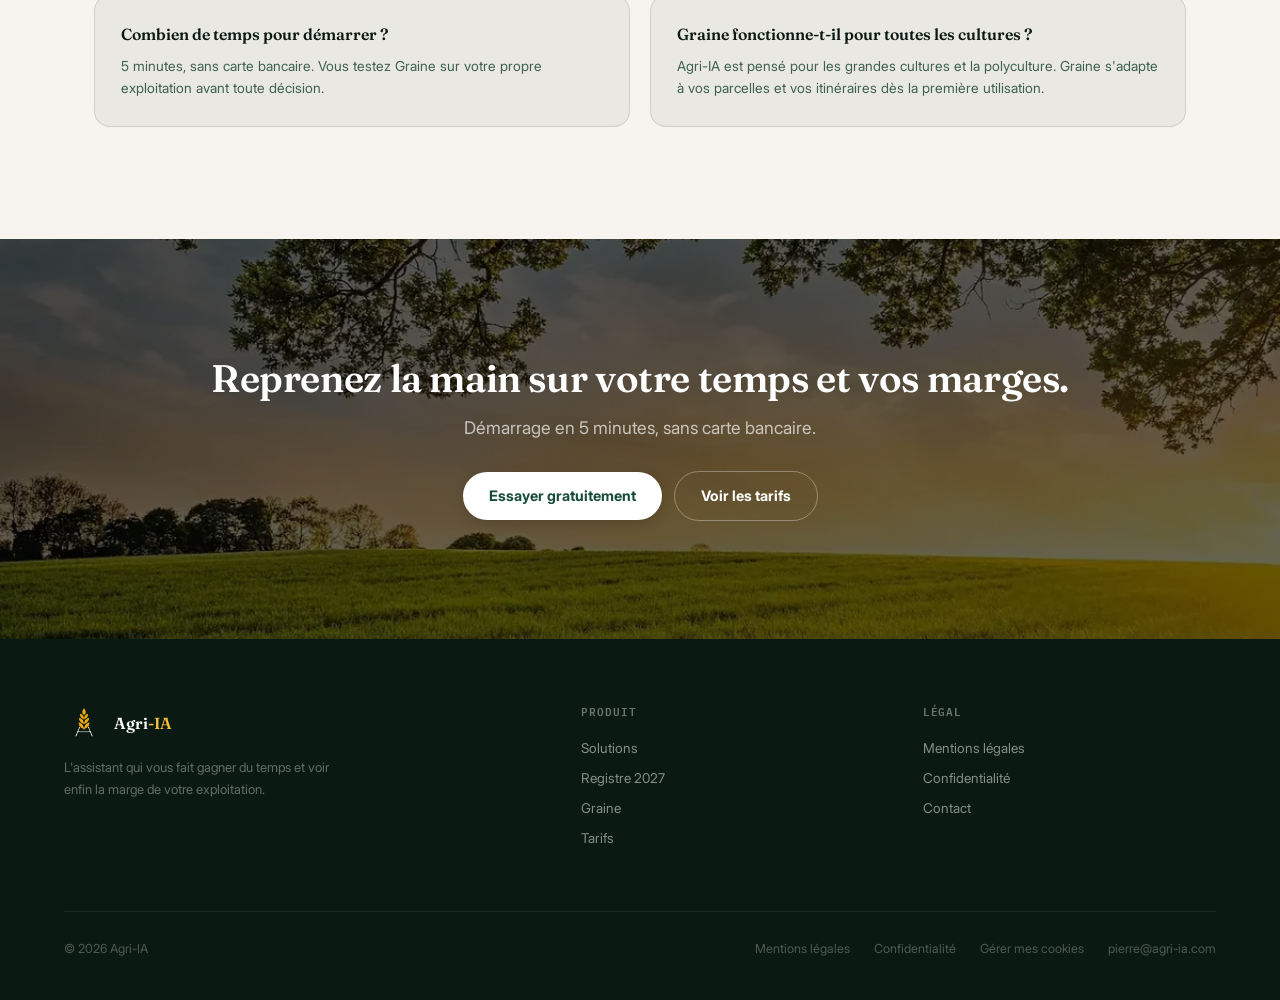
==== commit eb8dc76e: "Add files via upload changement format mobile" ====
--- a/index.html
+++ b/index.html
@@ -64,37 +64,11 @@
 .hero-bg{width:100%;height:100%;object-fit:cover;filter:brightness(.65) saturate(1.15);transition:transform 10s ease;}
 .hero-r:hover .hero-bg{transform:scale(1.05);}
 .hero-r-ov{position:absolute;inset:0;background:linear-gradient(to right,var(--beige) 0%,rgba(247,244,239,.04) 18%),linear-gradient(to top,rgba(10,35,24,.75) 0%,transparent 55%);}
-.hero-mockup{position:absolute;bottom:40px;left:50%;transform:translateX(-50%);width:310px;background:rgba(255,255,255,.95);backdrop-filter:blur(24px);border:1px solid rgba(255,255,255,.6);border-radius:22px;box-shadow:0 24px 72px rgba(10,26,18,.28);overflow:hidden;animation:float 4.5s ease-in-out infinite;}
-.hm-bar{background:var(--g2);padding:11px 14px;display:flex;align-items:center;gap:9px;}
-.hm-dots{display:flex;gap:5px;}.hm-dot{width:8px;height:8px;border-radius:50%;background:rgba(255,255,255,.28);}
-.hm-title{font-size:11px;font-weight:500;color:rgba(255,255,255,.6);}
-.hm-body{padding:14px;}
-.hm-stats{display:grid;grid-template-columns:repeat(3,1fr);gap:8px;margin-bottom:12px;}
-.hm-stat{background:var(--beige);border-radius:10px;padding:10px;}
-.hm-val{font-size:19px;font-weight:800;color:var(--g2);line-height:1;}.hm-lbl{font-size:10px;color:var(--t4);font-weight:500;margin-top:3px;}
-.hm-chat{background:var(--g8);border:1px solid rgba(79,139,110,.18);border-radius:10px;padding:10px 12px;display:flex;gap:8px;}
-.hm-av{width:26px;height:26px;background:var(--g2);border-radius:7px;display:flex;align-items:center;justify-content:center;flex-shrink:0;overflow:hidden;}
-.hm-av img{width:20px;height:20px;object-fit:contain;}
-.hm-txt{font-size:11px;color:var(--t2);line-height:1.5;}.hm-txt b{display:block;font-size:10px;color:var(--g4);margin-bottom:2px;}
-.hero-badge-f{position:absolute;top:88px;right:24px;background:rgba(255,255,255,.95);backdrop-filter:blur(16px);border:1px solid rgba(255,255,255,.55);border-radius:16px;padding:11px 15px;display:flex;align-items:center;gap:11px;box-shadow:0 10px 32px rgba(10,26,18,.2);animation:float2 3.8s ease-in-out infinite;animation-delay:.7s;}
-.hbf-ic{width:34px;height:34px;background:var(--gold3);border-radius:10px;display:flex;align-items:center;justify-content:center;}
-.hbf-top{font-size:12px;font-weight:700;color:var(--t1);}.hbf-sub{font-size:10px;color:var(--t4);}
-
-.voice-card{background:#fff;border:1px solid var(--border);border-radius:12px;padding:12px;font-size:11px;line-height:1.45;color:var(--t2);box-shadow:var(--sh1);}
-.voice-card p{margin:0 0 8px;}.voice-card ul{margin:0;padding-left:16px;}.voice-card li{margin:3px 0;}
-.save-intervention{margin-top:10px;width:100%;border:0;border-radius:100px;background:var(--g2);color:#fff;font-size:11px;font-weight:800;padding:10px 12px;box-shadow:0 8px 18px rgba(24,76,59,.25);}
-.graine-mockup{width:340px;}
-.strip{background:var(--g2);padding:0;min-height:52px;overflow:hidden;position:relative;display:flex;align-items:center;}
-.strip::before,.strip::after{content:'';position:absolute;top:0;bottom:0;width:80px;z-index:2;}
-.strip::before{left:0;background:linear-gradient(to right,var(--g2),transparent);}
-.strip::after{right:0;background:linear-gradient(to left,var(--g2),transparent);}
-.strip-inner{display:inline-flex;gap:0;white-space:nowrap;align-items:center;height:52px;padding-right:160px;}
-.strip-item{display:inline-flex;align-items:center;justify-content:center;gap:10px;padding:0 64px;font-size:13px;font-weight:500;color:rgba(255,255,255,.65);line-height:52px;height:52px;white-space:nowrap;}
-.strip-dot{width:5px;height:5px;background:var(--gold);border-radius:50%;opacity:.75;flex-shrink:0;}
+/* (styles d'un ancien hero non utilisés dans le HTML actuel : supprimés) */
 @media(max-width:1100px){
   .hero{grid-template-columns:1fr;min-height:auto;}
   .hero-l{padding:100px 24px 40px;}
-  .hero-r{height:360px;}.hero-mockup{width:calc(100% - 48px);bottom:20px;}
+  .hero-r{height:360px;}
 }
 @media(max-width:640px){.hero-ctas{flex-direction:column;align-items:flex-start;}}
 
@@ -132,8 +106,6 @@
   .hero{min-height:auto!important;padding-top:0!important;grid-template-columns:1fr!important;}
   .hero-l{padding:44px 18px 32px!important;}
   .hero-r{height:410px!important;}
-  .hero-mockup,.graine-mockup{width:calc(100% - 28px)!important;max-width:360px!important;bottom:16px!important;}
-  .hero-badge-f{display:none!important;}
   .hchecks{gap:7px!important;}
   .hcheck{font-size:11.5px!important;padding:5px 10px!important;}
   .strip{min-height:46px!important;}
@@ -170,70 +142,7 @@
 }
 
 
-/* --- Correctif mobile V2 : tableau Graine entièrement visible --- */
-@media (max-width: 760px){
-  .hero-r{
-    height:520px!important;
-    overflow:hidden!important;
-    display:flex!important;
-    align-items:center!important;
-    justify-content:center!important;
-  }
-
-  .hero-mockup,
-  .graine-mockup{
-    position:absolute!important;
-    left:50%!important;
-    right:auto!important;
-    width:92vw!important;
-    max-width:380px!important;
-    min-width:0!important;
-    transform:translateX(-50%)!important;
-    bottom:34px!important;
-  }
-
-  .hero-mockup *,
-  .graine-mockup *{
-    max-width:100%!important;
-  }
-
-  .hm-card,
-  .voice-card,
-  .hero-card,
-  .demo-card,
-  .mock-card,
-  .graine-card{
-    width:calc(100% - 28px)!important;
-    max-width:calc(100% - 28px)!important;
-    margin-left:auto!important;
-    margin-right:auto!important;
-    left:auto!important;
-    right:auto!important;
-    transform:none!important;
-  }
-
-  .hero-badge-w,
-  .weather-card,
-  .floating-card{
-    right:18px!important;
-    left:auto!important;
-    transform:scale(.86)!important;
-    transform-origin:top right!important;
-    max-width:calc(100vw - 44px)!important;
-  }
-}
-
-@media (max-width: 430px){
-  .hero-r{
-    height:500px!important;
-  }
-  .hero-mockup,
-  .graine-mockup{
-    width:94vw!important;
-    max-width:360px!important;
-    bottom:30px!important;
-  }
-}
+/* (ancien correctif ciblant des éléments inexistants dans le HTML actuel : supprimé) */
 
 
 
@@ -355,96 +264,13 @@
   .demo-caption{display:none!important;}
   .photo .hero-bg{position:absolute!important;inset:0!important;width:100%!important;height:100%!important;object-fit:cover!important;filter:brightness(.66) saturate(1.12)!important;}
 }
-@media (max-width: 760px){
-  .hero-slide{animation:none!important;}
-  .hero-slide:not(.is-active){opacity:0!important;pointer-events:none!important;}
-  .hero-slide.is-active{opacity:1!important;pointer-events:auto!important;}
-}
-
-
-
-/* Adaptation mobile internet : le hero devient une vraie section verticale,
-   avec les démonstrations visibles et pilotables sans recadrage. */
+/* (visibilité des slides sur mobile : gérée par le bloc consolidé plus bas) */
+
+
+
+/* (ancien correctif mobile complet : remplacé par le bloc consolidé plus bas, header sticky conservé) */
 @media (max-width: 760px){
   header{position:sticky!important;top:0!important;z-index:300!important;}
-  .hero{
-    display:flex!important;
-    flex-direction:column!important;
-    min-height:auto!important;
-    padding-top:0!important;
-    overflow:visible!important;
-    background:linear-gradient(180deg,#fbfaf7 0%,var(--beige) 44%,#0A2318 44%,#0A2318 100%)!important;
-  }
-  .hero-l{
-    order:1!important;
-    padding:34px 18px 26px!important;
-    background:linear-gradient(180deg,#fbfaf7 0%,var(--beige) 100%)!important;
-  }
-  .hero-l .sh1{font-size:34px!important;line-height:1.06!important;letter-spacing:-1.3px!important;margin-bottom:16px!important;}
-  .hero-sub{font-size:15px!important;line-height:1.58!important;margin-bottom:24px!important;}
-  .hero-ctas{margin-bottom:22px!important;}
-  .hchecks{display:flex!important;gap:7px!important;overflow-x:auto!important;flex-wrap:nowrap!important;padding:2px 0 8px!important;margin:0 -18px!important;padding-left:18px!important;padding-right:18px!important;scrollbar-width:none!important;-webkit-overflow-scrolling:touch!important;}
-  .hchecks::-webkit-scrollbar{display:none!important;}
-  .hcheck{flex:0 0 auto!important;background:#fff!important;box-shadow:0 2px 10px rgba(10,26,18,.07)!important;}
-
-  .hero-r{
-    order:2!important;
-    position:relative!important;
-    height:640px!important;
-    min-height:640px!important;
-    width:100%!important;
-    overflow:hidden!important;
-    background:#0A2318!important;
-    border-radius:0!important;
-  }
-  .hero-stage{position:absolute!important;inset:0!important;overflow:hidden!important;background:#0A2318!important;}
-  .hero-slide{position:absolute!important;inset:0!important;opacity:0!important;pointer-events:none!important;transform:scale(1.01)!important;transition:opacity .55s ease,transform .55s ease!important;animation:none!important;}
-  .hero-slide.is-active{opacity:1!important;pointer-events:auto!important;transform:scale(1)!important;}
-  .hero-slide.photo{opacity:0!important;animation:none!important;}
-  .hero-slide.photo.is-active{opacity:1!important;}
-
-  .story-nav{
-    top:12px!important;left:12px!important;right:12px!important;transform:none!important;
-    max-width:none!important;width:auto!important;padding:5px!important;border-radius:16px!important;
-    background:rgba(255,255,255,.92)!important;border:1px solid rgba(255,255,255,.55)!important;
-    box-shadow:0 10px 26px rgba(0,0,0,.16)!important;backdrop-filter:blur(18px)!important;-webkit-backdrop-filter:blur(18px)!important;
-  }
-  .story-tabs{display:grid!important;grid-template-columns:1fr 1fr .65fr!important;gap:4px!important;width:100%!important;}
-  .story-tab{font-size:11px!important;padding:10px 6px!important;border-radius:12px!important;white-space:normal!important;line-height:1.1!important;}
-  .story-label{white-space:normal!important;line-height:1.1!important;}
-
-  .demo-bg{position:absolute!important;inset:0!important;background:radial-gradient(circle at 70% 16%,rgba(245,185,62,.18),transparent 36%),linear-gradient(145deg,#082217 0%,#123820 52%,#06170f 100%)!important;}
-  .demo-shell{
-    position:absolute!important;left:10px!important;right:10px!important;top:64px!important;bottom:14px!important;
-    width:auto!important;height:auto!important;transform:none!important;border-radius:24px!important;
-    background:rgba(247,244,239,.98)!important;border:1px solid rgba(255,255,255,.42)!important;
-    box-shadow:0 28px 70px rgba(0,0,0,.30)!important;overflow:hidden!important;display:flex!important;flex-direction:column!important;
-  }
-  .demo-head{
-    min-height:118px!important;height:auto!important;padding:18px 16px 14px!important;
-    background:rgba(255,255,255,.96)!important;border-bottom:1px solid rgba(24,76,59,.12)!important;
-    display:block!important;
-  }
-  .demo-kicker{font-size:10px!important;letter-spacing:.15em!important;color:var(--gold)!important;margin-bottom:7px!important;}
-  .demo-title{font-size:23px!important;line-height:1.05!important;letter-spacing:-.8px!important;color:var(--g2)!important;margin-bottom:7px!important;}
-  .demo-desc{display:block!important;font-size:13px!important;line-height:1.36!important;color:var(--t3)!important;font-weight:600!important;max-width:none!important;padding-right:0!important;}
-  .demo-pill{display:inline-flex!important;margin-top:10px!important;font-size:11px!important;line-height:1!important;padding:8px 10px!important;border-radius:999px!important;background:var(--g8)!important;color:var(--g2)!important;border:1px solid rgba(24,76,59,.14)!important;font-weight:800!important;}
-  .demo-frame-wrap{flex:1!important;position:relative!important;background:#f4f1ea!important;overflow:hidden!important;display:flex!important;align-items:center!important;justify-content:center!important;}
-  .demo-frame{position:absolute!important;left:50%!important;top:50%!important;width:980px!important;height:760px!important;border:0!important;transform:translate(-50%,-50%) scale(var(--demo-scale,.34))!important;transform-origin:center!important;background:#f4f1ea!important;}
-  .demo-caption{display:none!important;}
-
-  .photo .hero-bg{position:absolute!important;inset:0!important;width:100%!important;height:100%!important;object-fit:cover!important;object-position:center!important;filter:brightness(.66) saturate(1.12)!important;}
-  .photo .hero-r-ov{position:absolute!important;inset:0!important;background:linear-gradient(to top,rgba(10,35,24,.78) 0%,rgba(10,35,24,.14) 62%,rgba(10,35,24,.18) 100%)!important;}
-  .photo .hero-badge-f{display:flex!important;top:82px!important;right:16px!important;left:auto!important;transform:none!important;scale:.82!important;transform-origin:top right!important;}
-  .photo .hero-mockup{display:block!important;width:calc(100% - 32px)!important;max-width:340px!important;left:50%!important;right:auto!important;bottom:18px!important;transform:translateX(-50%)!important;border-radius:20px!important;}
-}
-@media (max-width: 430px){
-  .hero-r{height:610px!important;min-height:610px!important;}
-  .demo-shell{left:8px!important;right:8px!important;top:62px!important;bottom:12px!important;border-radius:22px!important;}
-  .demo-head{min-height:126px!important;padding:16px 14px 13px!important;}
-  .demo-title{font-size:21px!important;}
-  .demo-desc{font-size:12.5px!important;}
-  .story-tab{font-size:10.5px!important;padding:9px 4px!important;}
 }
 
 
@@ -488,20 +314,7 @@
     background:var(--hero-old-bg)!important;
   }
 }
-@media (max-width:760px){
-  .hero,
-  .hero-l{
-    background:var(--hero-old-bg)!important;
-  }
-  .demo-bg{
-    background:
-      linear-gradient(to top,rgba(10,35,24,.72),rgba(10,35,24,.14)),
-      url('home-agriculteur-telephone.webp') center center/cover no-repeat!important;
-  }
-  .demo-shell,.demo-head,.demo-frame-wrap,.demo-frame{
-    background:var(--hero-old-bg)!important;
-  }
-}
+/* (traitement mobile de fond redondant : remplacé par le bloc consolidé plus bas) */
 
 
 
@@ -548,20 +361,6 @@
       url('home-agriculteur-telephone.webp') center center/cover no-repeat!important;
   }
   .demo-frame{background:transparent!important;}
-  @media(max-width:760px){
-    .hero-slide.demo-one,
-    .hero-slide.demo-two,
-    .demo-bg,
-    .demo-frame-wrap{
-      background-image:
-        linear-gradient(rgba(247,244,239,.76),rgba(247,244,239,.76)),
-        url('home-agriculteur-telephone.webp')!important;
-      background-position:center center!important;
-      background-size:cover!important;
-      background-repeat:no-repeat!important;
-    }
-    .demo-shell{background:rgba(247,244,239,.92)!important;}
-  }
 
 
 
@@ -657,59 +456,7 @@
   }
 }
 
-@media (max-width:760px){
-  .hero-r,
-  .hero-stage{
-    background:url('home-agriculteur-telephone.webp') center center/cover no-repeat!important;
-  }
-
-  .hero-slide.demo-one,
-  .hero-slide.demo-two{
-    background:transparent!important;
-  }
-
-  .hero-slide.demo-one::before,
-  .hero-slide.demo-two::before{
-    content:''!important;
-    position:absolute!important;
-    inset:0!important;
-    z-index:0!important;
-    background:linear-gradient(to top,rgba(10,35,24,.78),rgba(10,35,24,.12))!important;
-    pointer-events:none!important;
-  }
-
-  .demo-bg{display:none!important;}
-
-  .demo-shell{
-    z-index:2!important;
-    background:transparent!important;
-    border:0!important;
-    box-shadow:none!important;
-    backdrop-filter:none!important;
-    -webkit-backdrop-filter:none!important;
-    overflow:visible!important;
-  }
-
-  .demo-head{
-    background:transparent!important;
-    border:0!important;
-    padding:12px 6px 14px!important;
-    min-height:132px!important;
-  }
-
-  .demo-title{color:#fff!important;text-shadow:0 3px 22px rgba(0,0,0,.45)!important;}
-  .demo-desc{color:rgba(255,255,255,.88)!important;text-shadow:0 2px 16px rgba(0,0,0,.38)!important;}
-  .demo-kicker{color:var(--gold)!important;text-shadow:0 2px 16px rgba(0,0,0,.35)!important;}
-  .demo-pill{
-    color:#fff!important;
-    background:rgba(10,35,24,.54)!important;
-    border:1px solid rgba(255,255,255,.22)!important;
-    backdrop-filter:blur(12px)!important;
-    -webkit-backdrop-filter:blur(12px)!important;
-  }
-  .demo-frame-wrap{background:transparent!important;overflow:visible!important;}
-  .demo-frame{border-radius:22px!important;box-shadow:0 24px 60px rgba(0,0,0,.36)!important;background:transparent!important;}
-}
+/* (traitement mobile transparent superflu : remplacé par le bloc consolidé plus bas) */
 
 
 
@@ -749,71 +496,70 @@
 
 
 
+/* === Démonstration mobile : bloc unique et cohérent (remplace les correctifs empilés précédents) ===
+   La vidéo est un iframe fixe 980x760 mis à l'échelle par JS (fitFrames). En donnant à
+   .demo-frame-wrap exactement le ratio 980:760, l'échelle calculée (largeur disponible / 980)
+   remplit tout l'espace, sans bande vide résiduelle. */
 @media (max-width:760px){
-  /* Mobile : lecture plus propre, sans recadrage brutal */
   .hero{background:var(--beige)!important;}
   .hero-r{
-    height:760px!important;
-    min-height:760px!important;
-    background:#0A2318!important;
-    overflow:hidden!important;
-  }
-  .hero-stage{
-    background-size:cover!important;
-    background-position:center!important;
-    isolation:isolate!important;
-  }
-  .hero-stage::before{
-    content:"";position:absolute;inset:0;z-index:0;
-    background:linear-gradient(180deg,rgba(6,23,15,.35),rgba(6,23,15,.78));
-    pointer-events:none;
-  }
-  .hero-slide{z-index:1!important;transition:opacity 1.05s cubic-bezier(.22,.68,0,1), transform 1.05s cubic-bezier(.22,.68,0,1)!important;}
-  .hero-slide:not(.is-active){transform:scale(1.018)!important;}
-  .hero-slide.is-active{transform:scale(1)!important;}
-
-  /* Navigation mobile simple, cliquable, mais moins envahissante */
+    order:2!important;position:relative!important;height:auto!important;min-height:0!important;
+    width:100%!important;padding:10px 12px 16px!important;overflow:visible!important;
+    background:#0A2318!important;border-radius:0!important;
+  }
+  .hero-stage{position:static!important;inset:auto!important;overflow:visible!important;background:transparent!important;}
+  .hero-stage::before{display:none!important;}
+  .hero-slide{
+    position:relative!important;inset:auto!important;opacity:1!important;pointer-events:auto!important;
+    transform:none!important;transition:none!important;animation:none!important;display:none!important;
+  }
+  .hero-slide.is-active{display:block!important;}
+  .hero-slide .hero-bg,.hero-slide .hero-r-ov{display:none!important;}
+  .hero-slide.demo-one,.hero-slide.demo-two{background:none!important;}
+  .hero-slide.demo-one::before,.hero-slide.demo-two::before{display:none!important;}
+  .demo-bg{display:none!important;}
+
   .story-nav{
-    top:10px!important;left:14px!important;right:14px!important;
-    padding:4px!important;border-radius:999px!important;
-    background:rgba(247,244,239,.86)!important;
-    box-shadow:0 8px 24px rgba(0,0,0,.18)!important;
-  }
-  .story-tabs{display:grid!important;grid-template-columns:1fr 1fr .62fr!important;gap:3px!important;}
-  .story-tab{font-size:10.5px!important;padding:8px 5px!important;border-radius:999px!important;line-height:1!important;}
-  .story-label{white-space:nowrap!important;line-height:1!important;}
-
-  /* La carte démo laisse respirer le titre et garde la vidéo entière */
-  .demo-bg{background:rgba(10,35,24,.18)!important;backdrop-filter:blur(1px)!important;-webkit-backdrop-filter:blur(1px)!important;}
+    position:relative!important;top:auto!important;left:auto!important;right:auto!important;transform:none!important;
+    max-width:none!important;width:100%!important;margin-bottom:10px!important;padding:4px!important;
+    border-radius:999px!important;background:rgba(247,244,239,.95)!important;
+    box-shadow:0 8px 22px rgba(0,0,0,.16)!important;backdrop-filter:blur(14px)!important;-webkit-backdrop-filter:blur(14px)!important;
+  }
+  .story-tabs{display:flex!important;gap:3px!important;width:100%!important;}
+  .story-tab{flex:1 1 0!important;min-width:0!important;font-size:11px!important;padding:9px 6px!important;border-radius:999px!important;line-height:1.15!important;}
+  .story-label{white-space:normal!important;line-height:1.15!important;}
+
   .demo-shell{
-    left:12px!important;right:12px!important;top:54px!important;bottom:16px!important;
-    border-radius:22px!important;background:rgba(247,244,239,.90)!important;
-    box-shadow:0 22px 70px rgba(0,0,0,.34)!important;
+    position:relative!important;left:auto!important;right:auto!important;top:auto!important;bottom:auto!important;
+    width:100%!important;height:auto!important;transform:none!important;border-radius:20px!important;
+    background:rgba(247,244,239,.96)!important;border:1px solid rgba(255,255,255,.5)!important;
+    box-shadow:0 20px 56px rgba(0,0,0,.30)!important;overflow:hidden!important;display:block!important;
   }
   .demo-head{
-    min-height:114px!important;height:auto!important;
-    padding:17px 16px 13px!important;
-    background:rgba(247,244,239,.92)!important;
-  }
-  .demo-kicker{font-size:10px!important;letter-spacing:.14em!important;margin-bottom:5px!important;}
-  .demo-title{font-size:23px!important;line-height:1.05!important;letter-spacing:-.7px!important;margin-bottom:6px!important;}
-  .demo-desc{font-size:13px!important;line-height:1.35!important;max-width:100%!important;}
+    height:auto!important;min-height:0!important;padding:15px 16px 11px!important;
+    background:rgba(255,255,255,.97)!important;border-bottom:1px solid rgba(24,76,59,.10)!important;
+    display:block!important;
+  }
+  .demo-kicker{font-size:10px!important;letter-spacing:.14em!important;color:var(--gold)!important;text-shadow:none!important;margin-bottom:5px!important;}
+  .demo-title{font-size:19px!important;line-height:1.12!important;letter-spacing:-.4px!important;color:var(--g2)!important;text-shadow:none!important;margin-bottom:4px!important;}
+  .demo-desc{display:block!important;font-size:12.5px!important;line-height:1.4!important;color:var(--t3)!important;text-shadow:none!important;font-weight:600!important;max-width:none!important;}
   .demo-pill{display:none!important;}
-  .demo-frame-wrap{background:rgba(247,244,239,.76)!important;padding:0!important;}
-  .demo-frame{width:980px!important;height:760px!important;transform:translate(-50%,-50%) scale(var(--demo-scale,.37))!important;}
-
-  /* Intro mobile plus stable */
-  .hero-slide.photo .hero-bg{filter:brightness(.62) saturate(1.08)!important;}
-  .hero-badge-f,.graine-mockup{transform:scale(.78)!important;transform-origin:bottom right!important;}
-  .hero-badge-f{right:12px!important;top:66px!important;}
-  .graine-mockup{right:10px!important;bottom:18px!important;}
+
+  .demo-frame-wrap{
+    position:relative!important;flex:none!important;width:100%!important;aspect-ratio:980/760!important;
+    background:#f4f1ea!important;overflow:hidden!important;display:block!important;padding:0!important;
+  }
+  .demo-frame{
+    position:absolute!important;left:0!important;top:0!important;width:980px!important;height:760px!important;
+    border:0!important;transform-origin:top left!important;transform:scale(var(--demo-scale,.36))!important;
+    background:#f4f1ea!important;box-shadow:none!important;border-radius:0!important;
+  }
+  .demo-caption{display:none!important;}
 }
 @media (max-width:390px){
-  .hero-r{height:720px!important;min-height:720px!important;}
-  .story-tab{font-size:9.8px!important;padding:8px 4px!important;}
-  .demo-shell{left:8px!important;right:8px!important;top:52px!important;bottom:12px!important;}
-  .demo-title{font-size:21px!important;}
-  .demo-desc{font-size:12.5px!important;}
+  .story-tab{font-size:10px!important;padding:8px 5px!important;}
+  .demo-title{font-size:18px!important;}
+  .demo-desc{font-size:12px!important;}
 }
 </style>
 </head>
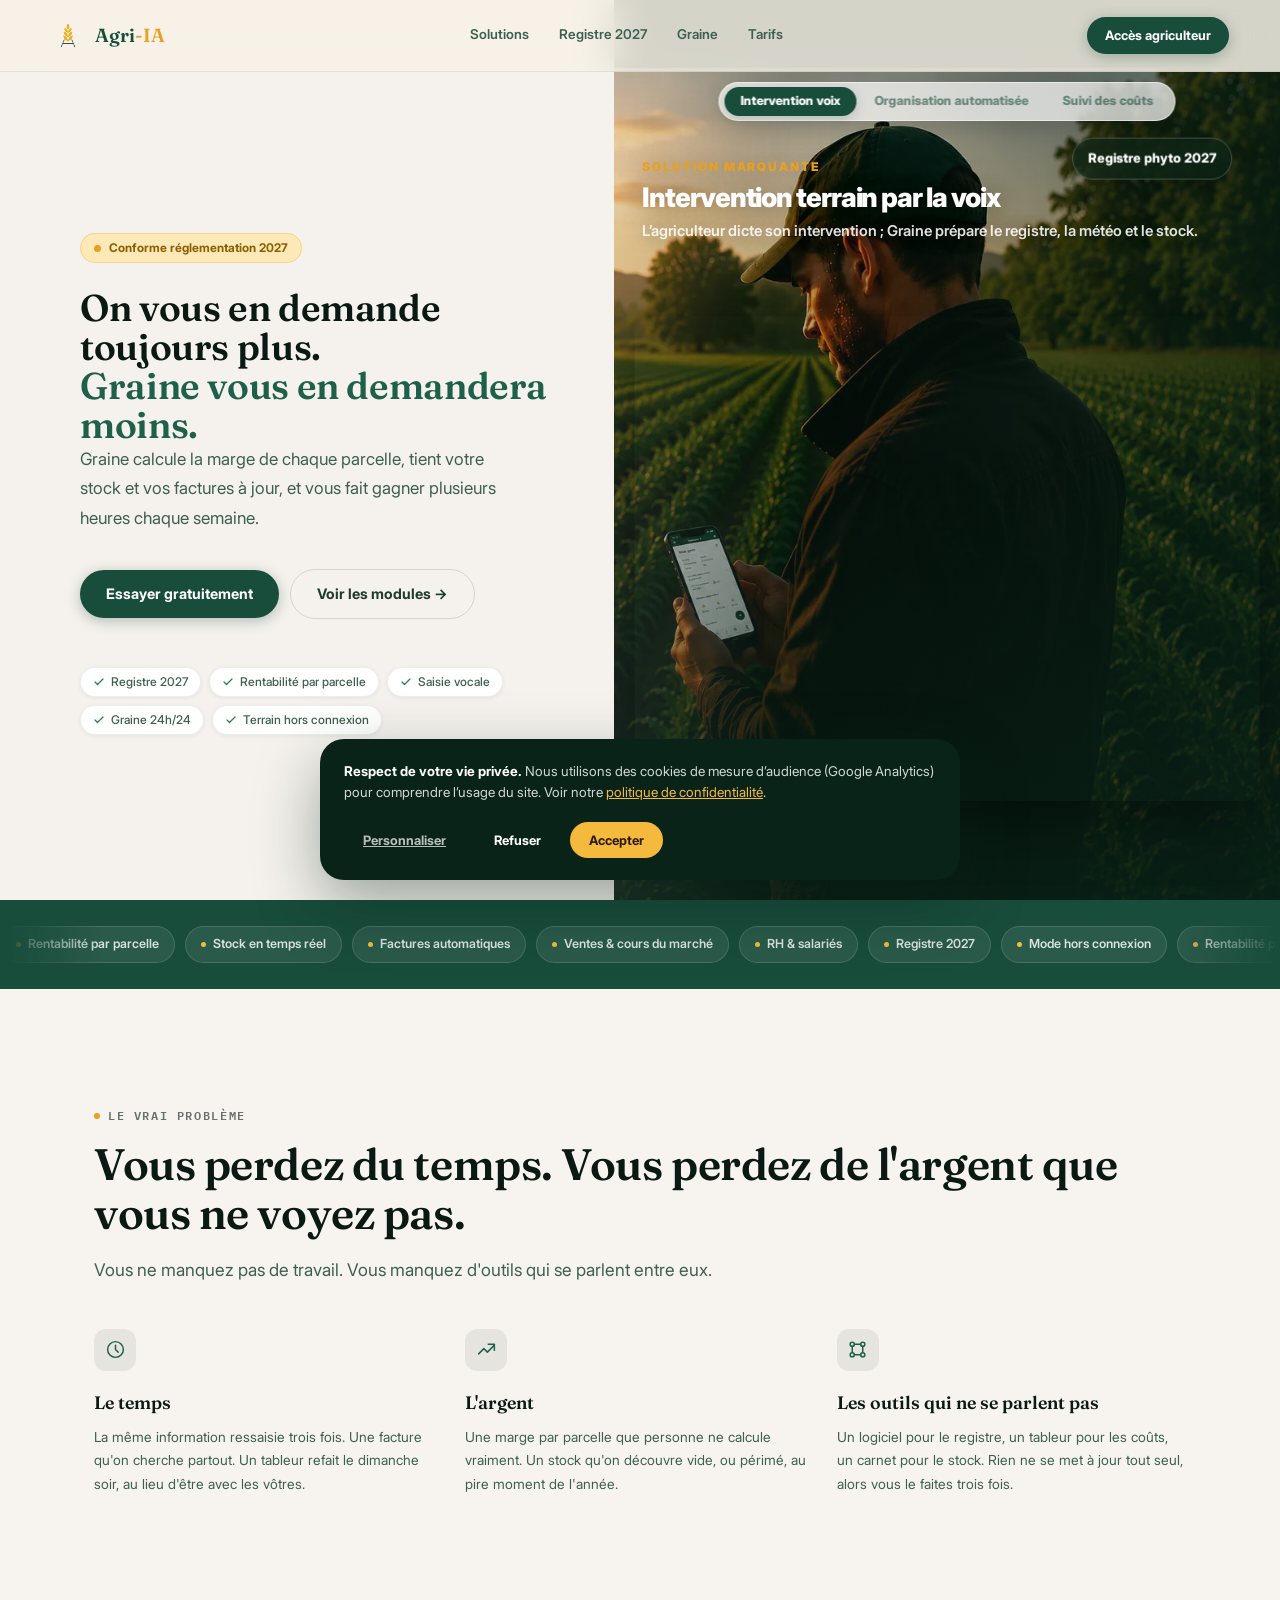
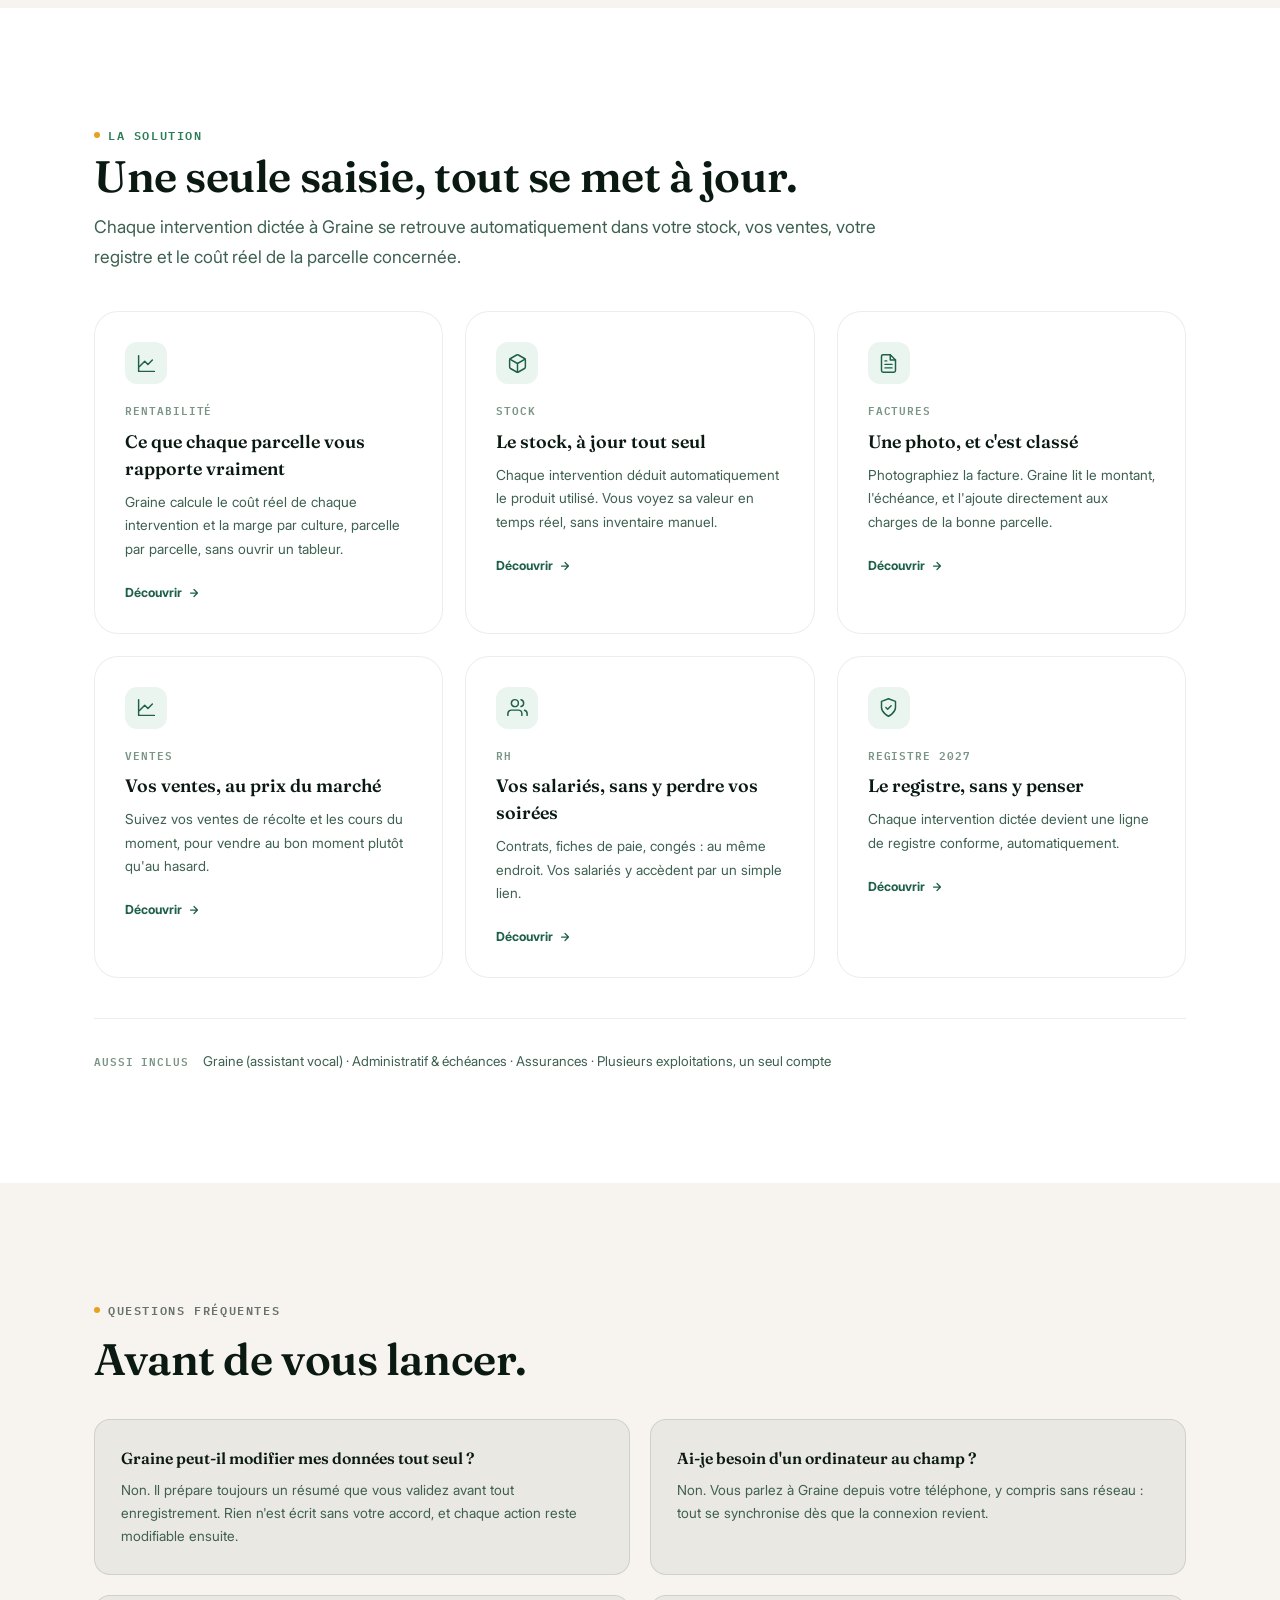
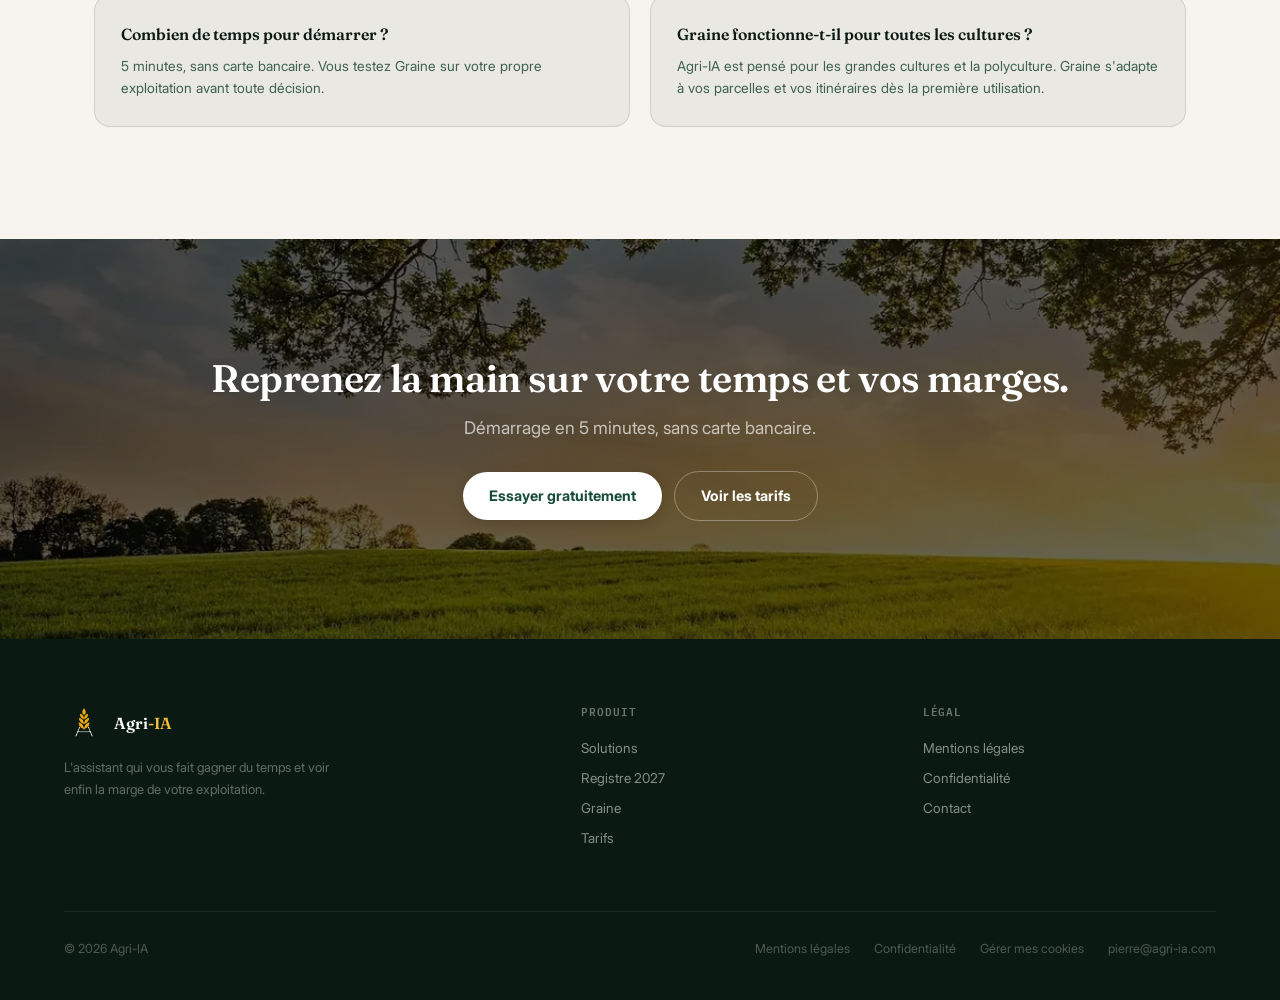
==== commit 730281f0: "Add files via upload Blocage vidéos version mobile" ====
--- a/index.html
+++ b/index.html
@@ -536,9 +536,9 @@
     box-shadow:0 20px 56px rgba(0,0,0,.30)!important;overflow:hidden!important;display:block!important;
   }
   .demo-head{
-    height:auto!important;min-height:0!important;padding:15px 16px 11px!important;
+    height:auto!important;min-height:134px!important;padding:15px 16px 11px!important;
     background:rgba(255,255,255,.97)!important;border-bottom:1px solid rgba(24,76,59,.10)!important;
-    display:block!important;
+    display:block!important;box-sizing:border-box!important;
   }
   .demo-kicker{font-size:10px!important;letter-spacing:.14em!important;color:var(--gold)!important;text-shadow:none!important;margin-bottom:5px!important;}
   .demo-title{font-size:19px!important;line-height:1.12!important;letter-spacing:-.4px!important;color:var(--g2)!important;text-shadow:none!important;margin-bottom:4px!important;}
